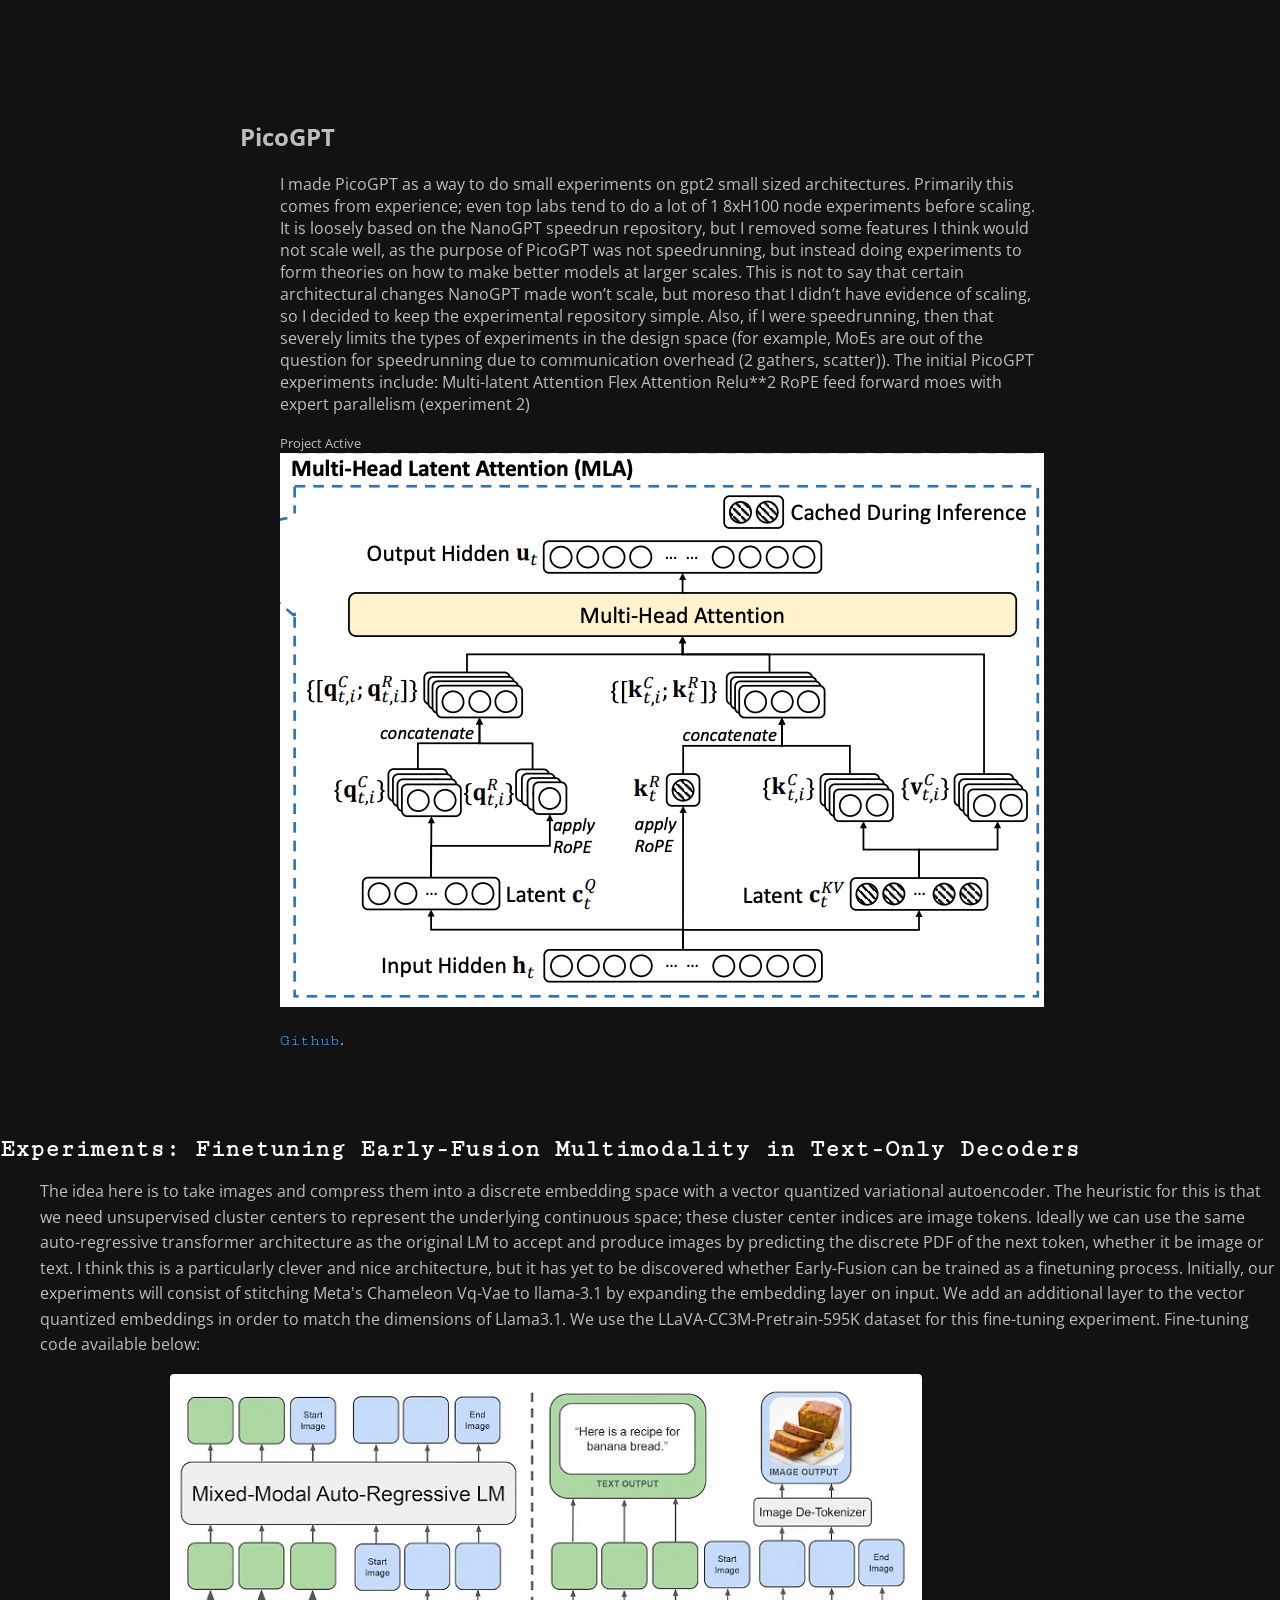
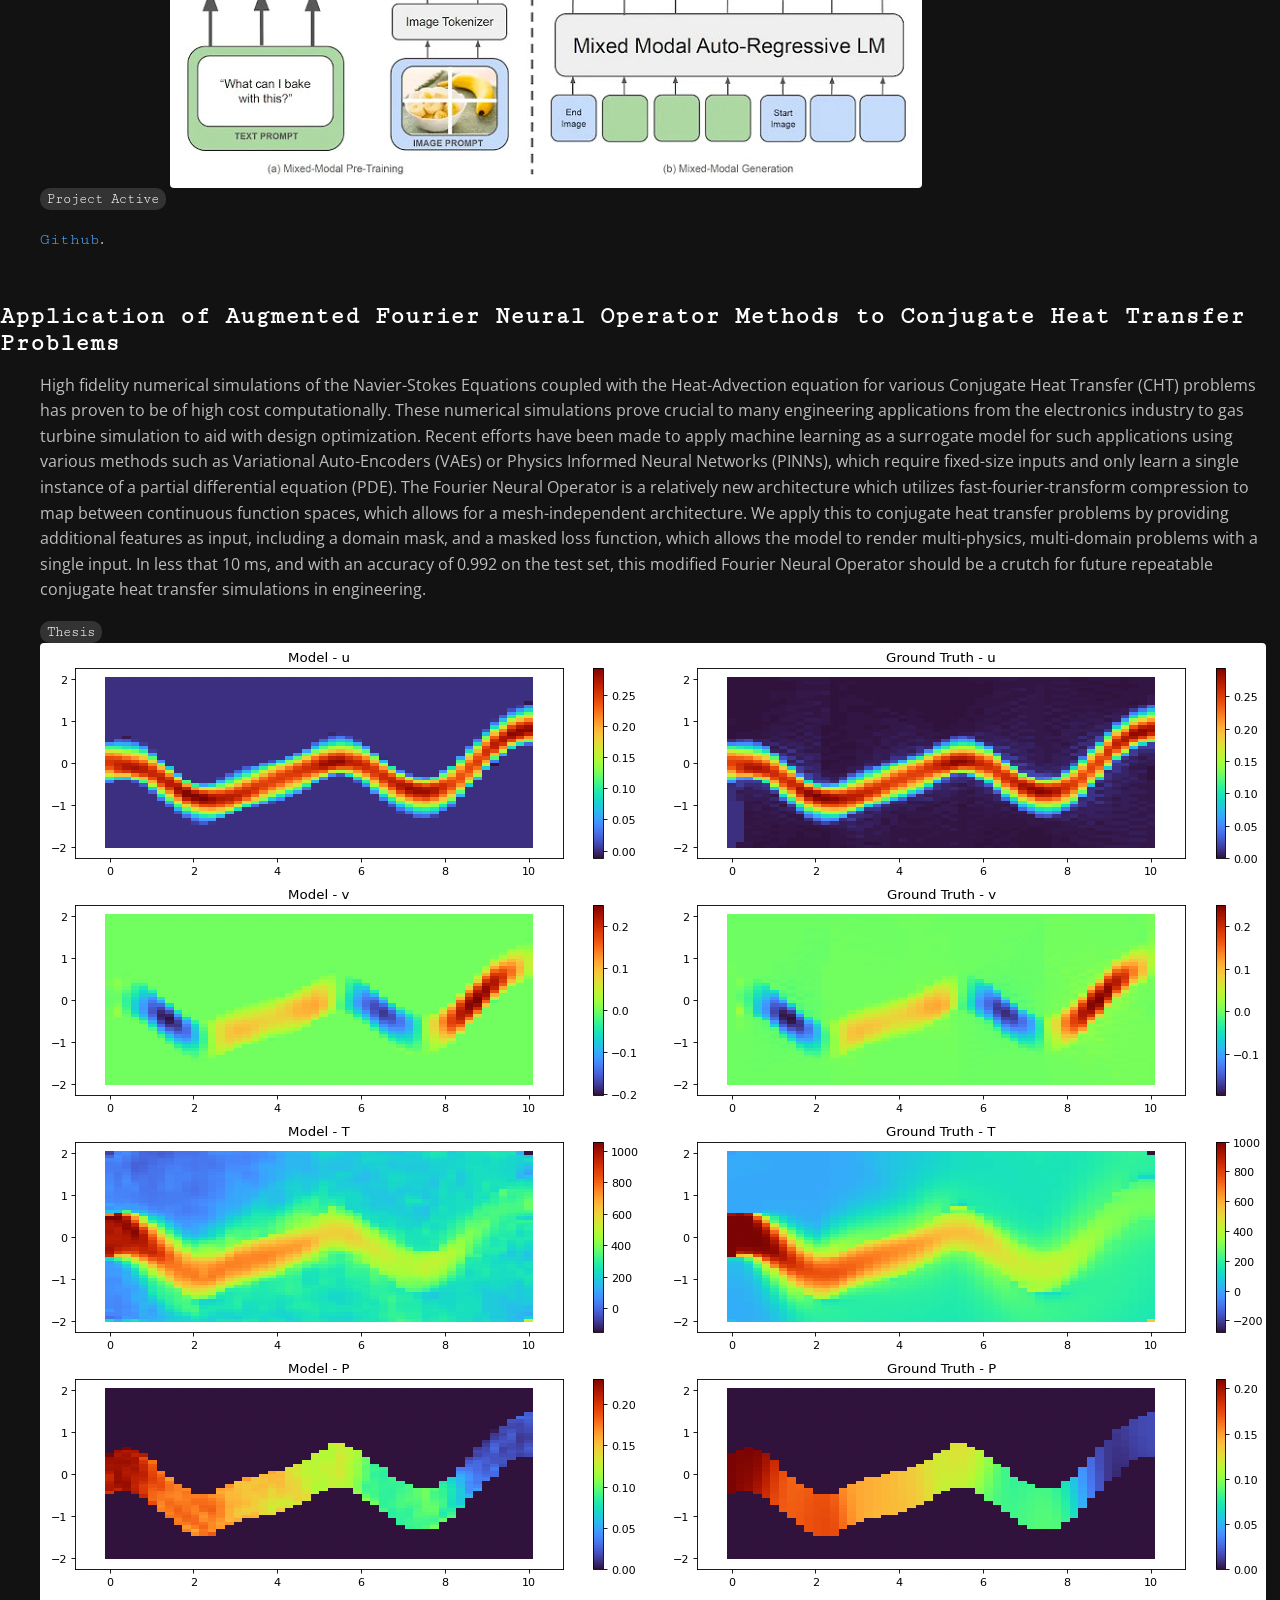
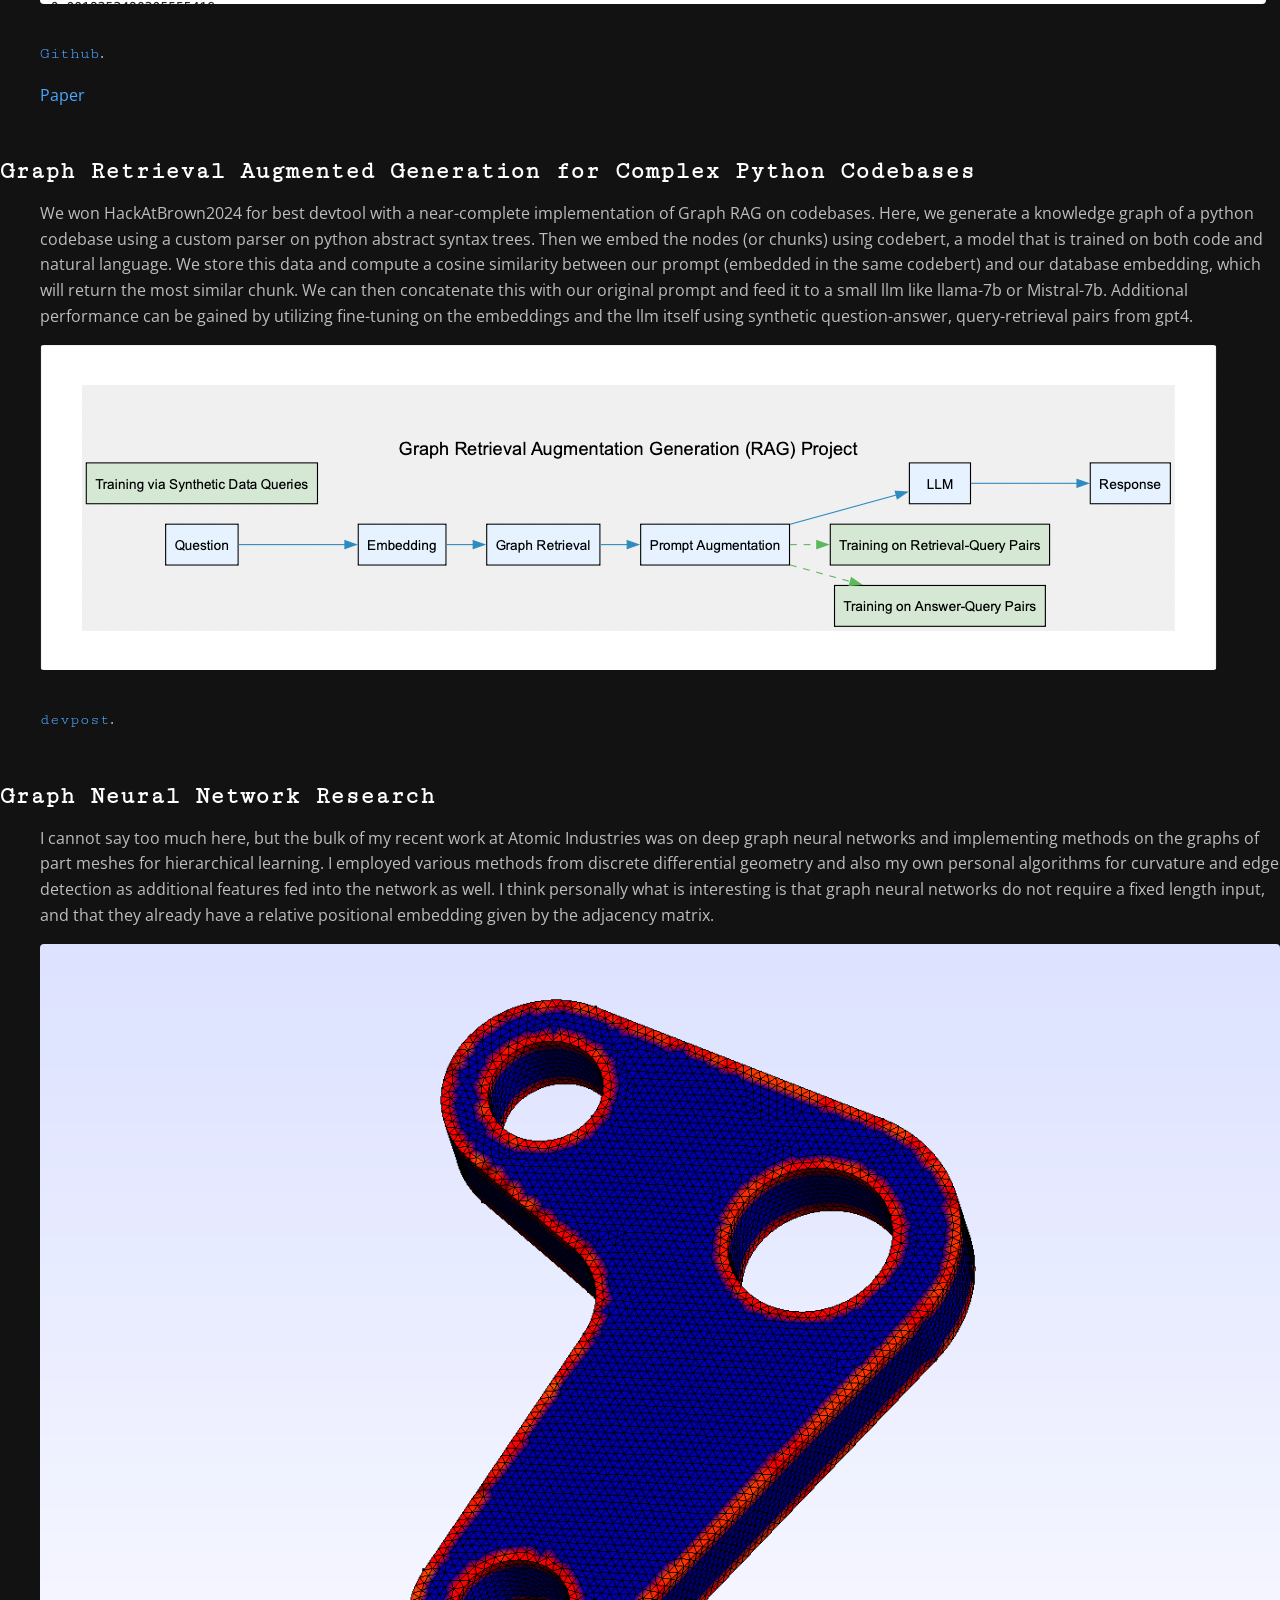
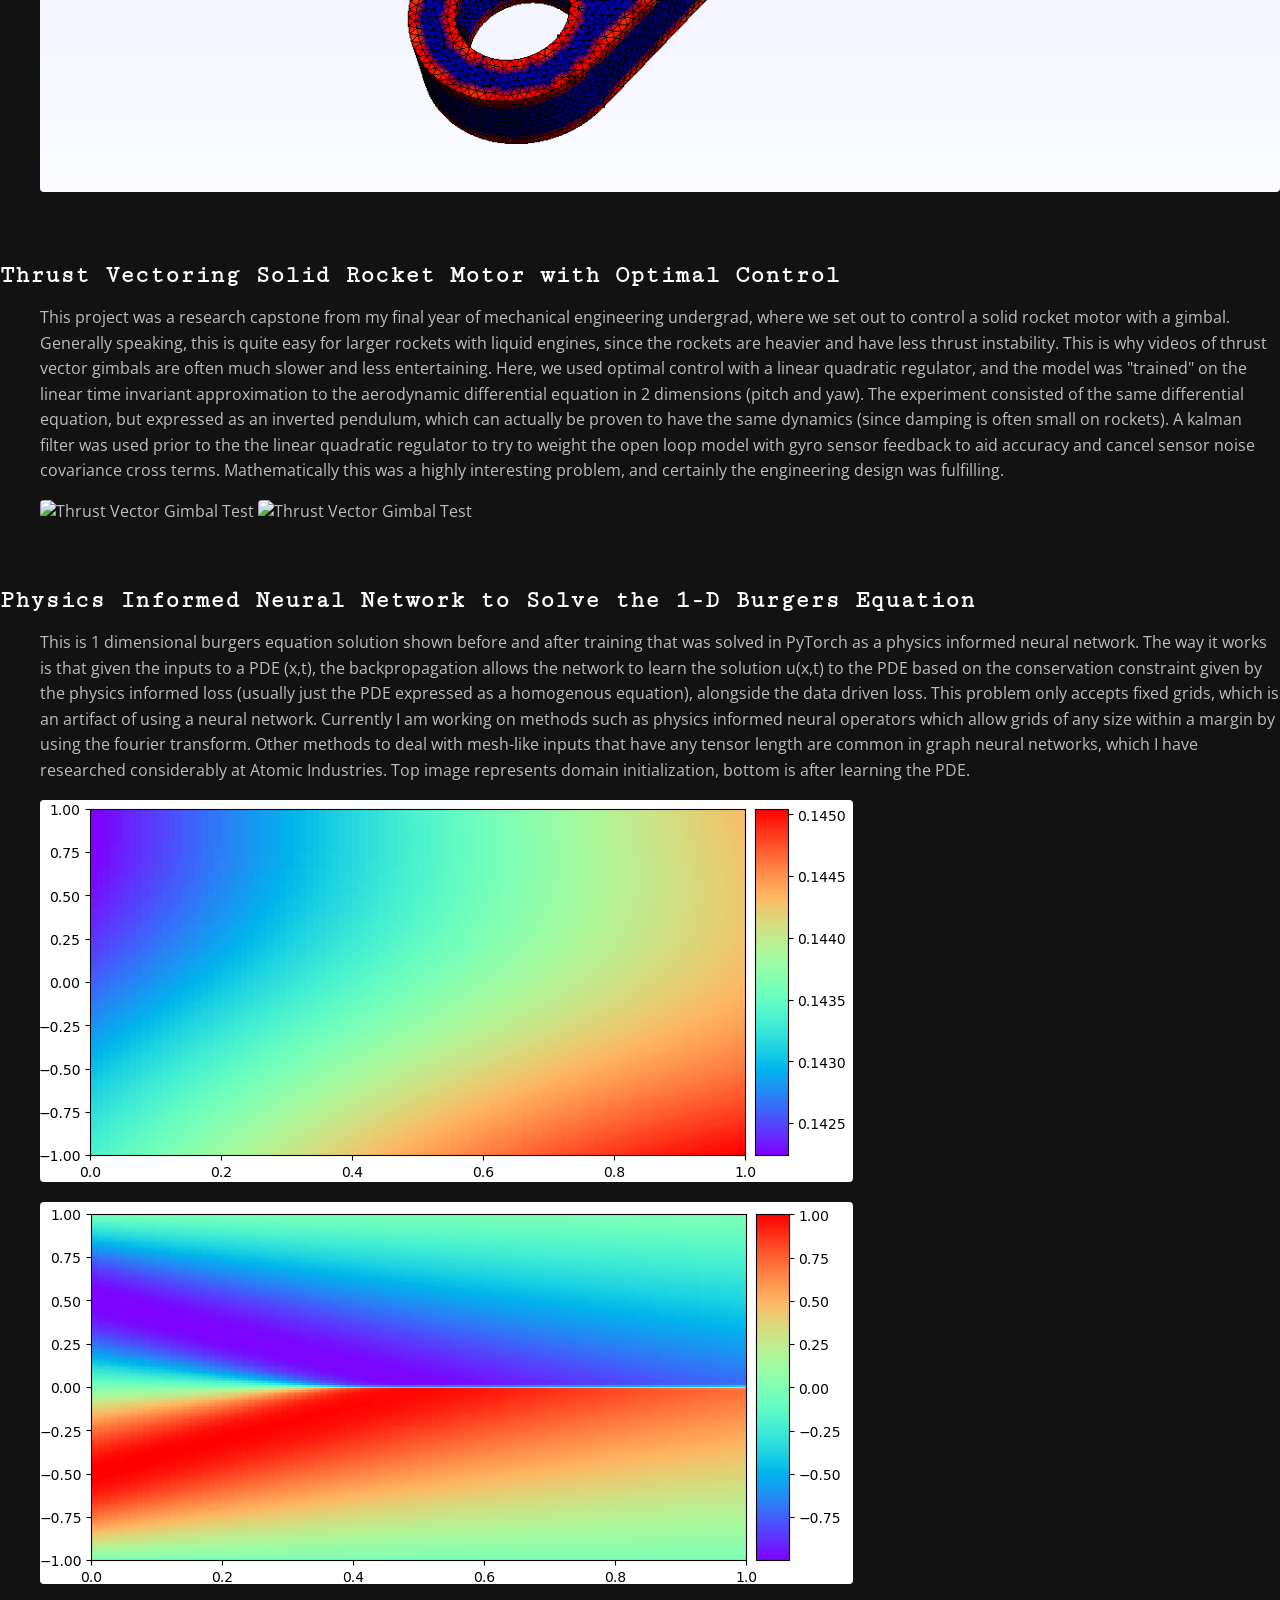
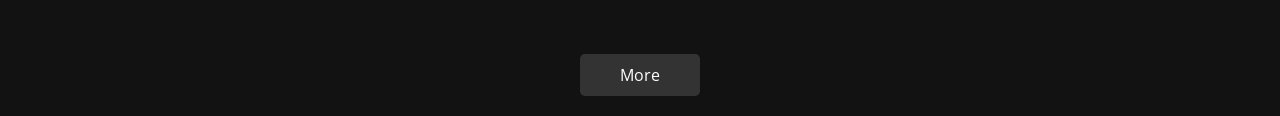
==== projects.html @ 84af4290 "PicoGPT" ====
<!DOCTYPE html>
<html>

<head>
    <title>Most Recent Personal Projects</title>
    <link href="https://fonts.googleapis.com/css2?family=Cutive+Mono:wght@400;700&family=Open+Sans:wght@400;700&display=swap" rel="stylesheet">
    <style>
        body {
            font-family: 'Open Sans', sans-serif;
            background-color: #121212;
            margin: 0;
            padding: 0;
            color: #bdbdbd; /* Lighter gray text color */
        }

        .container {
            max-width: 800px;
            margin: 50px auto;
            padding: 20px;
        }

        .project {
            margin-bottom: 50px;
            /* Removed background-color and padding */
        }

        .project img {
            max-width: 100%;
            margin-bottom: 15px;
            border-radius: 4px;
        }

        .project h2 {
            font-family: 'Cutive Mono', monospace;
            font-size: 24px;
            margin-bottom: 10px;
            color: #ffffff;
        }

        .project p {
            font-size: 16px;
            line-height: 1.6;
        }
        
        .more-button {
            display: block;
            width: 100px;
            margin: 20px auto;
            padding: 10px;
            text-align: center;
            background-color: #333333;
            color: #ffffff;
            text-decoration: none;
            border-radius: 5px;
            font-family: 'Open Sans', sans-serif;
        }

        .project small {
            display: inline-block;
            background-color: #333333;
            color: #ffffff;
            padding: 3px 7px;
            font-size: 14px;
            border-radius: 10px;
            font-family: 'Cutive Mono', monospace;
        }

        a {
            color: #4da6ff;
            text-decoration: none;
        }

        a:hover {
            text-decoration: underline;
        }
    </style>
</head>

<body>
    <div class="container">
        <div class="project"></div>
            <h2>PicoGPT</h2>
            <ul>
                <p>I made PicoGPT as a way to do small experiments on gpt2 small sized architectures. Primarily this comes from experience; even top labs tend to do a lot of 1 8xH100 node experiments before scaling.
                    It is loosely based on the NanoGPT speedrun repository, but I removed some features I think would not scale well, as the purpose of PicoGPT was not speedrunning, but instead doing experiments to form theories on how to make better models at larger scales. 
                    This is not to say that certain architectural changes NanoGPT made won’t scale, but moreso that I didn’t have evidence of scaling, so I decided to keep the experimental repository simple. 
                    Also, if I were speedrunning, then that severely limits the types of experiments in the design space (for example, MoEs are out of the question for speedrunning due to communication overhead (2 gathers, scatter)). 
                    The initial PicoGPT experiments include:

                    Multi-latent Attention
                    Flex Attention
                    Relu**2
                    RoPE
                    feed forward moes with expert parallelism (experiment 2)
                </p>
                <small>Project Active</small>
                <!-- Add any relevant images here -->
                <img src="Screenshot 2025-02-05 at 10.07.07 AM.png" alt="">
                <!-- Link to more information -->
                <p><a href="https://github.com/rishiiyer01/picoGPT" style="font-family: 'Cutive Mono', monospace;">Github</a>.</p>
            </ul>
        </div>
        <div class="project">
            <h2>Experiments: Finetuning Early-Fusion Multimodality in Text-Only Decoders</h2>
            <ul>
                <p>The idea here is to take images and compress them into a discrete embedding space with a vector quantized variational autoencoder. The heuristic for this is that we need unsupervised cluster centers to 
                    represent the underlying continuous space; these cluster center indices are image tokens. Ideally we can use the same auto-regressive transformer architecture as the original LM
                    to accept and produce images by predicting the discrete PDF of the next token, whether it be image or text. I think this is a particularly clever and nice architecture, but it has yet to be discovered whether Early-Fusion can be trained
                    as a finetuning process. Initially, our experiments will consist of stitching Meta's Chameleon Vq-Vae to llama-3.1 by expanding the embedding layer on input. We add an additional layer to the vector quantized embeddings in order to match
                    the dimensions of Llama3.1. We use the LLaVA-CC3M-Pretrain-595K dataset for this fine-tuning experiment. Fine-tuning code available below:
                    
                </p>
                <small>Project Active</small>
                <!-- Add any relevant images here -->
                <img src="Screenshot 2024-06-05 at 5.34.39PM.png" alt="">
                <!-- Link to more information -->
                <p><a href="https://github.com/rishiiyer01/EarlyFusionMultimodalLMs" style="font-family: 'Cutive Mono', monospace;">Github</a>.</p>
            </ul>
        </div>
        <div class="project">
            <h2>Application of Augmented Fourier Neural Operator Methods to Conjugate Heat Transfer Problems</h2>
            <ul>
                <p>High fidelity numerical simulations of the Navier-Stokes Equations coupled with the Heat-Advection
                    equation for various Conjugate Heat Transfer (CHT) problems has proven to be of high cost computationally. These numerical simulations prove crucial to many engineering applications from
                    the electronics industry to gas turbine simulation to aid with design optimization. Recent efforts
                    have been made to apply machine learning as a surrogate model for such applications using various
                    methods such as Variational Auto-Encoders (VAEs) or Physics Informed Neural Networks (PINNs),
                    which require fixed-size inputs and only learn a single instance of a partial differential equation (PDE).
                    The Fourier Neural Operator is a relatively new architecture which utilizes fast-fourier-transform
                    compression to map between continuous function spaces, which allows for a mesh-independent
                    architecture. We apply this to conjugate heat transfer problems by providing additional features
                    as input, including a domain mask, and a masked loss function, which allows the model to render
                    multi-physics, multi-domain problems with a single input. In less that 10 ms, and with an accuracy of
                    0.992 on the test set, this modified Fourier Neural Operator should be a crutch for future repeatable
                    conjugate heat transfer simulations in engineering.</p>
                <small>Thesis</small>
                <!-- Add any relevant images here -->
                <img src="Screen Shot 2024-04-27 at 12.09.27 AM.png" alt="">
                <!-- Link to more information -->
                <p><a href="https://github.com/rishiiyer01/Thermal-PINO" style="font-family: 'Cutive Mono', monospace;">Github</a>.</p>
                <p><a href="THESIS_RISHABH_IYER.pdf" target="_blank">  Paper</a></p>
            </ul>
        </div>
        <div class="project">
            <h2>Graph Retrieval Augmented Generation for Complex Python Codebases</h2>
            <ul>
                <p>We won HackAtBrown2024 for best devtool with a near-complete implementation of Graph RAG on codebases. Here, we generate a knowledge graph of a python codebase using a custom parser on python abstract syntax trees. Then we embed the nodes (or chunks) using codebert, a model that is trained on both code and natural language. We store this data and compute a cosine similarity between our prompt (embedded in the same codebert) and our database embedding, which will return the most similar chunk. We can then concatenate this with our original prompt and feed it to a small llm like llama-7b or Mistral-7b. Additional performance can be gained by utilizing fine-tuning on the embeddings and the llm itself using synthetic question-answer, query-retrieval pairs from gpt4.</p>
                
                <!-- Add any relevant images here -->
                <img src="graphr.png" alt="">
                <!-- Link to more information -->
                <p> <a href="https://devpost.com/software/napkin-ymh5f4#updates" style="font-family: 'Cutive Mono', monospace;">devpost</a>.</p>
            </ul>
        </div>
        <div class="project">
            <h2>Graph Neural Network Research</h2>
            <ul>
                <p>I cannot say too much here, but the bulk of my recent work at Atomic Industries was on deep graph neural networks and implementing methods on the graphs of part meshes for hierarchical learning. I employed various methods from discrete differential geometry and also my own personal algorithms for curvature and edge detection as additional features fed into the network as well. I think personally what is interesting is that graph neural networks do not require a fixed length input, and that they already have a relative positional embedding given by the adjacency matrix.</p>
                <!-- Add any relevant images here -->
                <img src="gnnimage.png" alt="3d part with edges highlighted">
            </ul>
        </div>
        <div class="project">
            <h2>Thrust Vectoring Solid Rocket Motor with Optimal Control</h2>
            <ul>
                <p>This project was a research capstone from my final year of mechanical engineering undergrad, where we set out to control a solid rocket motor with a gimbal. Generally speaking, this is quite easy for larger rockets
                    with liquid engines, since the rockets are heavier and have less thrust instability. This is why videos of thrust vector gimbals are often much slower and less entertaining. Here, we used optimal control with a linear quadratic regulator,
                    and the model was "trained" on the linear time invariant approximation to the aerodynamic differential equation in 2 dimensions (pitch and yaw). The experiment consisted of the same differential equation, but expressed as an inverted pendulum, which can actually
                    be proven to have the same dynamics (since damping is often small on rockets). A kalman filter was used prior to the the linear quadratic regulator to try to weight the open loop model with gyro sensor feedback to aid accuracy and cancel sensor noise covariance cross terms. Mathematically this was a highly interesting problem, and certainly the engineering design was fulfilling.</p>
                <img src="rocket.gif" alt="Thrust Vector Gimbal Test">
                <img src="rocket2.gif" alt="Thrust Vector Gimbal Test">
            </ul>
        </div>
        <div class="project">
            <h2>Physics Informed Neural Network to Solve the 1-D Burgers Equation</h2>
            <ul>
                <p>This is 1 dimensional burgers equation solution shown before and after training that was solved in PyTorch as a physics informed neural network. 
                    The way it works is that given the inputs to a PDE (x,t), the backpropagation allows the network to learn the solution u(x,t) to the PDE based on the conservation constraint given by the physics informed loss (usually just the PDE expressed as a homogenous equation), alongside the data driven loss. 
                    This problem only accepts fixed grids, which is an artifact of using a neural network. Currently I am working on methods such as physics informed neural operators which allow grids of any size within a margin by using the fourier transform. Other methods to deal with mesh-like inputs that have any tensor length are common in graph neural networks, which I have researched considerably at Atomic Industries. Top image represents domain initialization, bottom is after learning the PDE. </p>
                <img src="burg1.png" alt="Initialization of the domain">
                <img src="burg2.png" alt="Domain after learning the Burgers Equation">
            </ul>
        </div>
    </div>
    <a href="projects2.html" class="more-button">More</a>
</body>

</html>
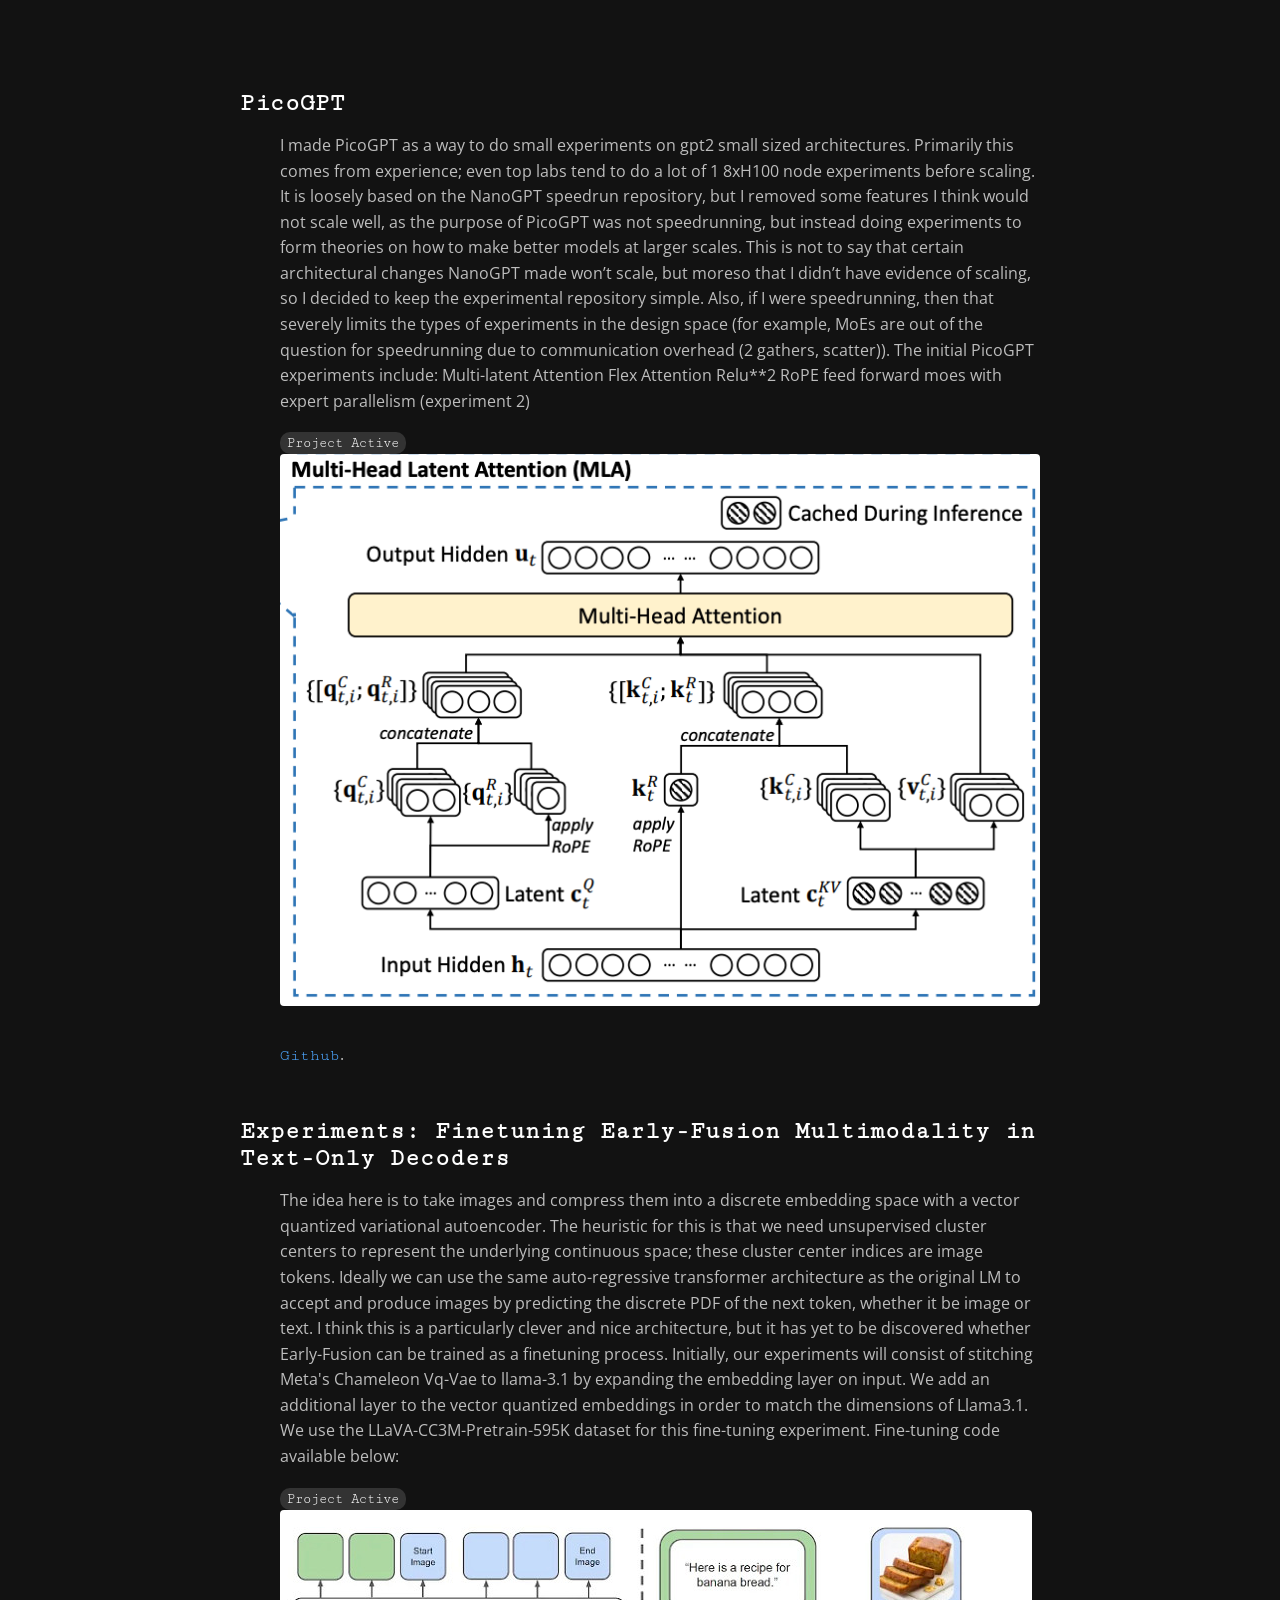
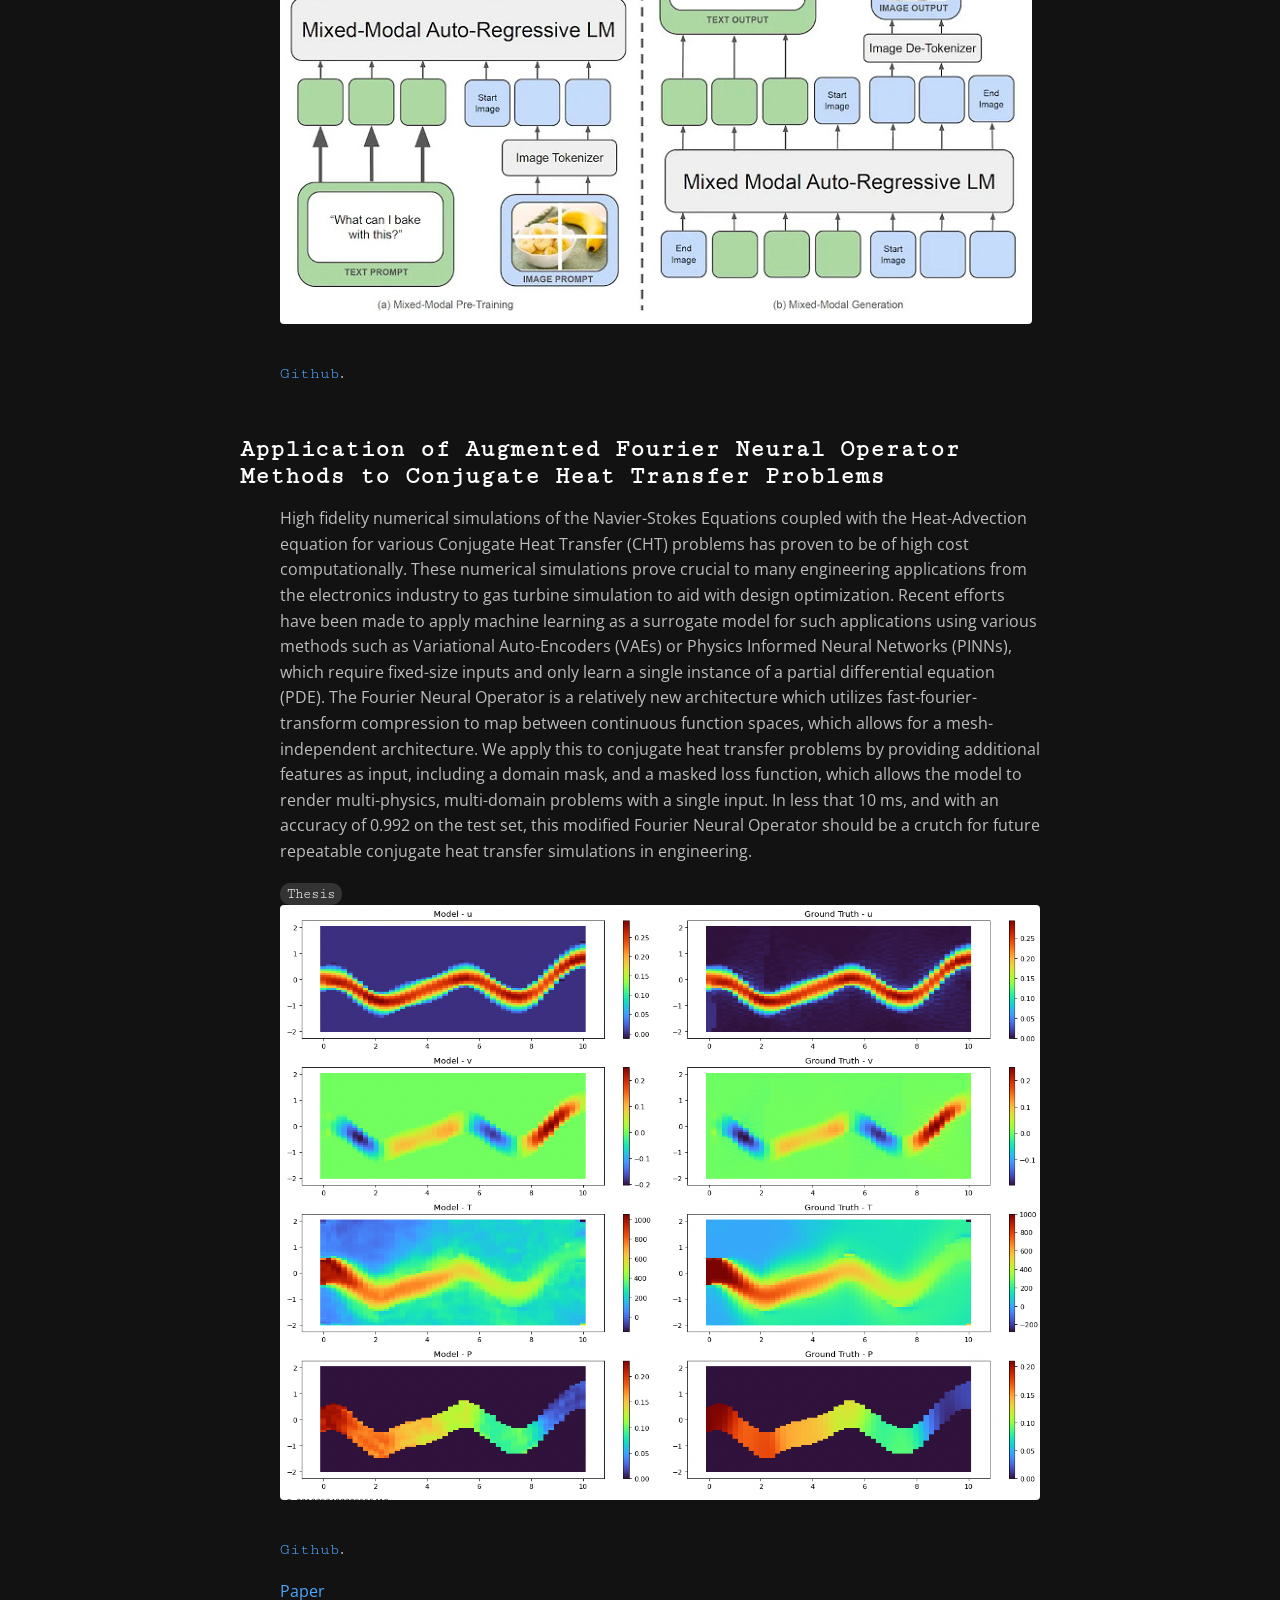
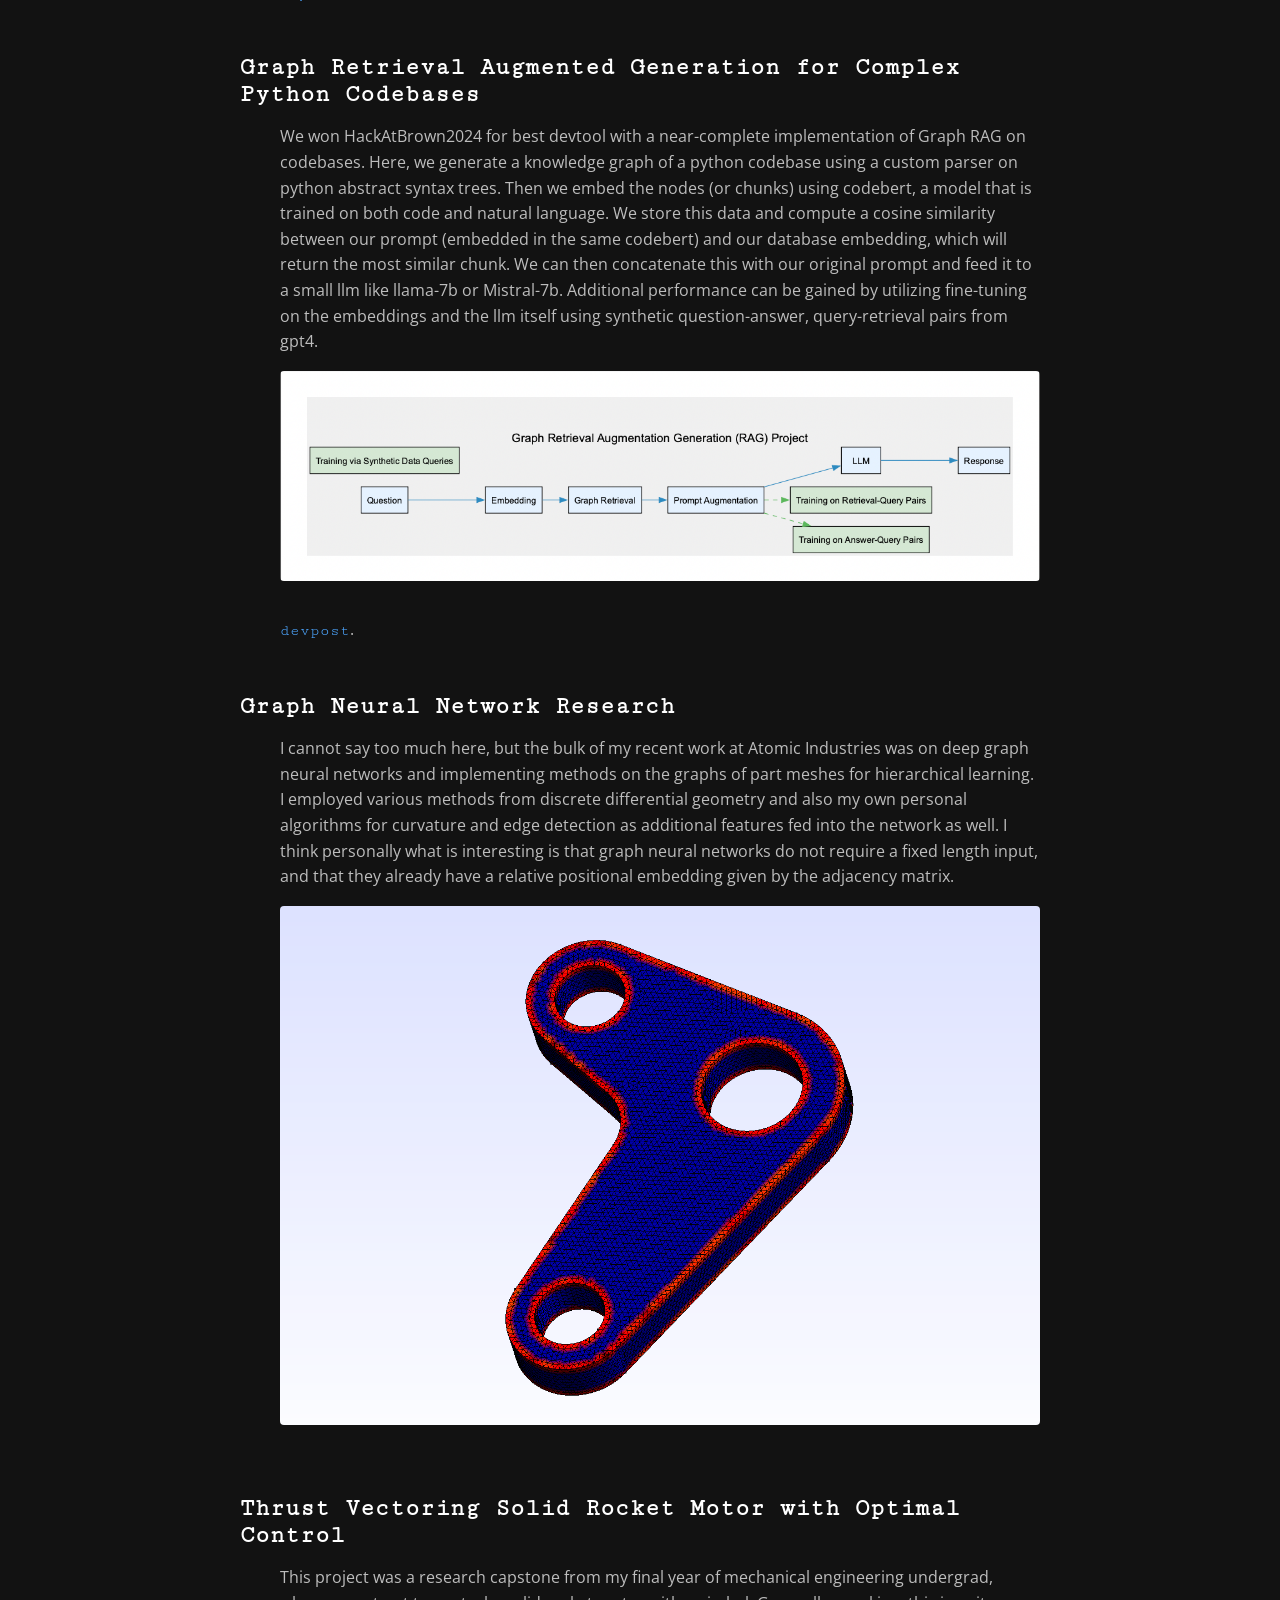
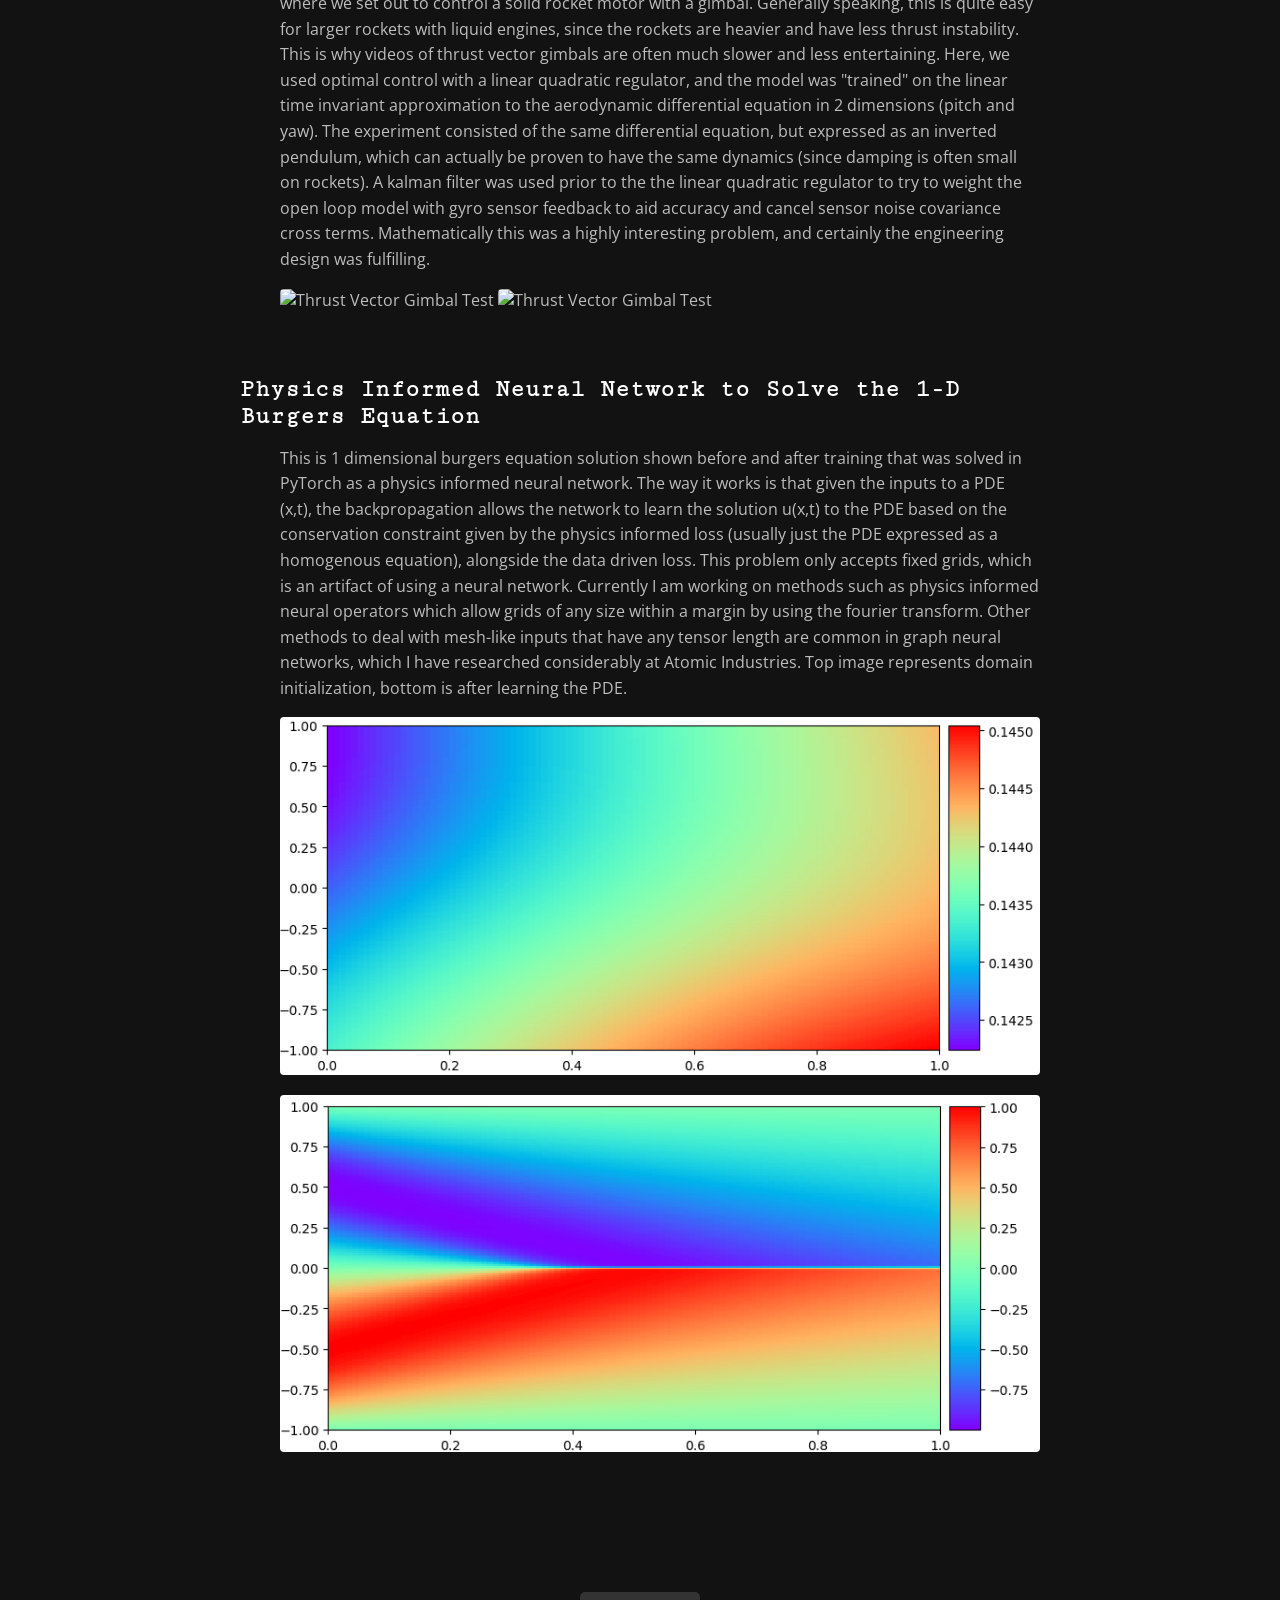
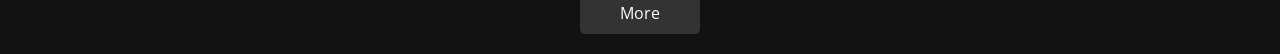
==== commit 9f7ba265: "formatting bug" ====
--- a/projects.html
+++ b/projects.html
@@ -78,7 +78,7 @@
 
 <body>
     <div class="container">
-        <div class="project"></div>
+        <div class="project">
             <h2>PicoGPT</h2>
             <ul>
                 <p>I made PicoGPT as a way to do small experiments on gpt2 small sized architectures. Primarily this comes from experience; even top labs tend to do a lot of 1 8xH100 node experiments before scaling.
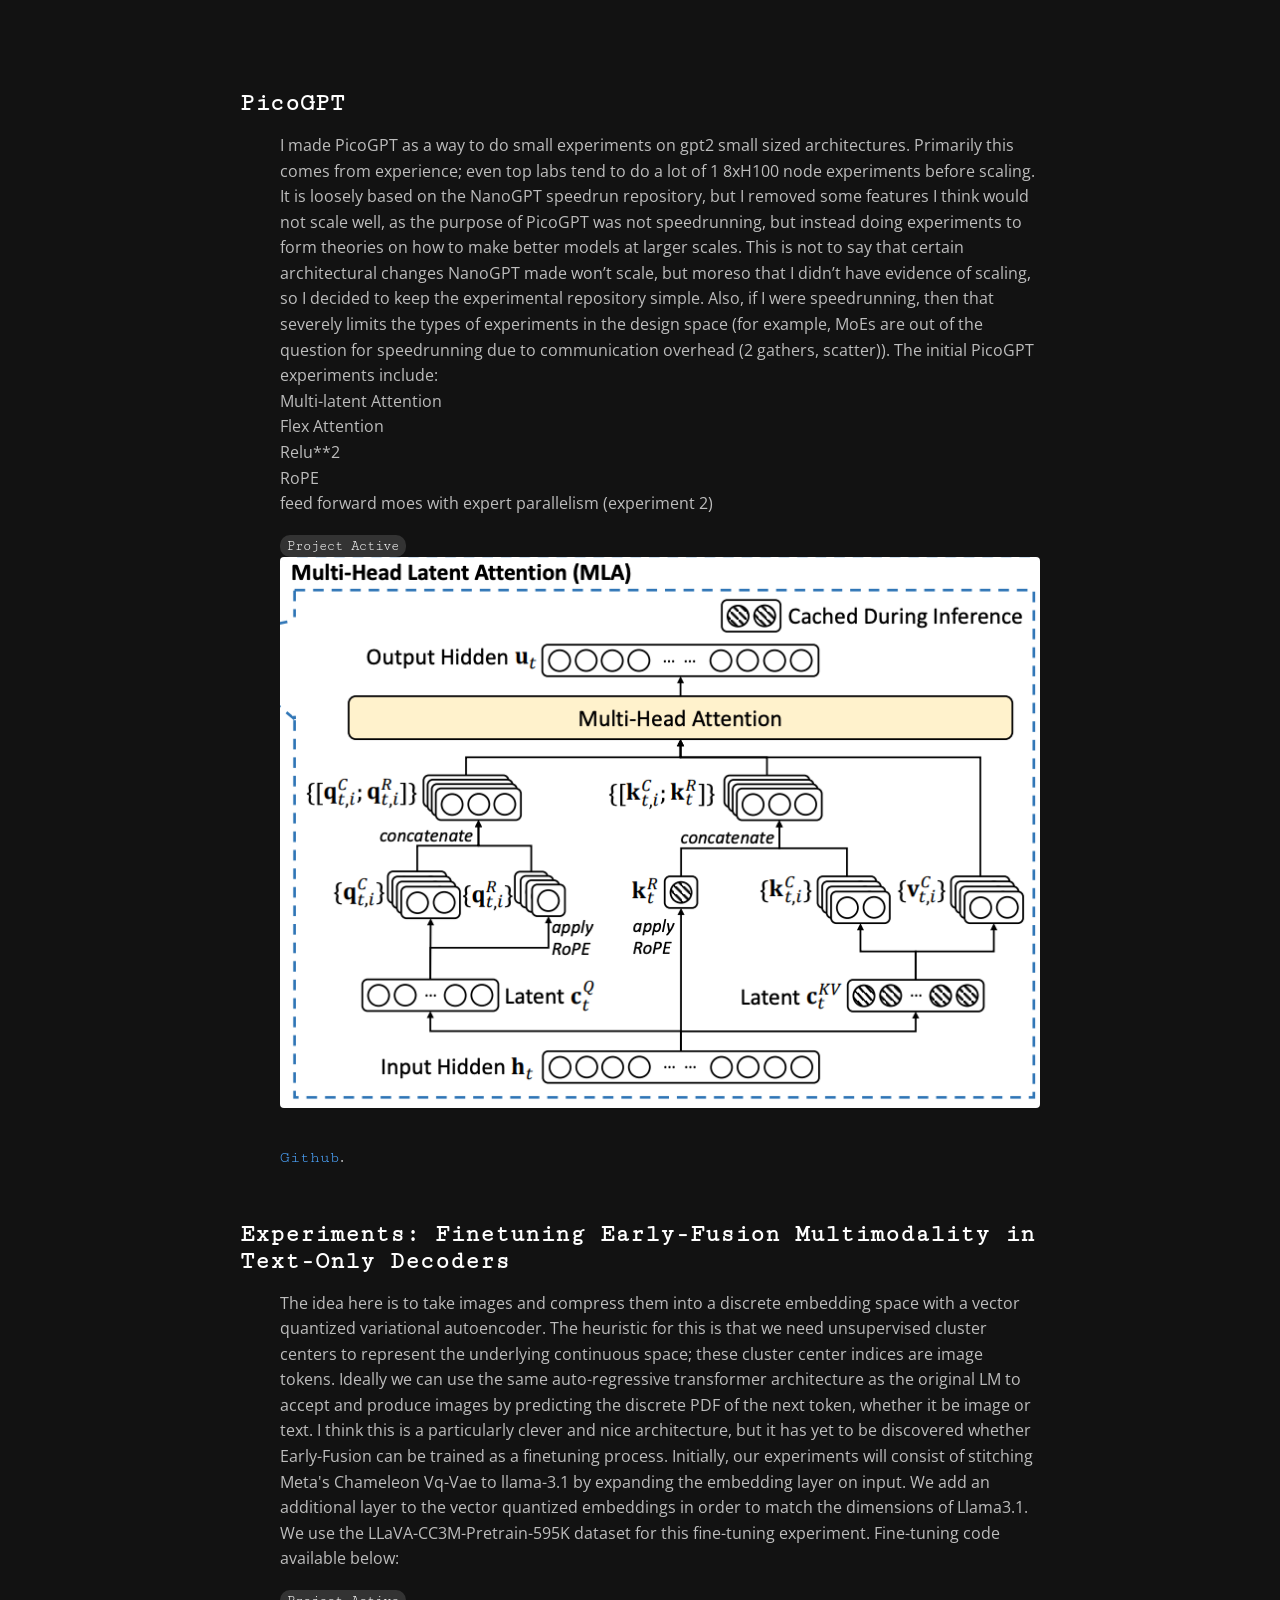
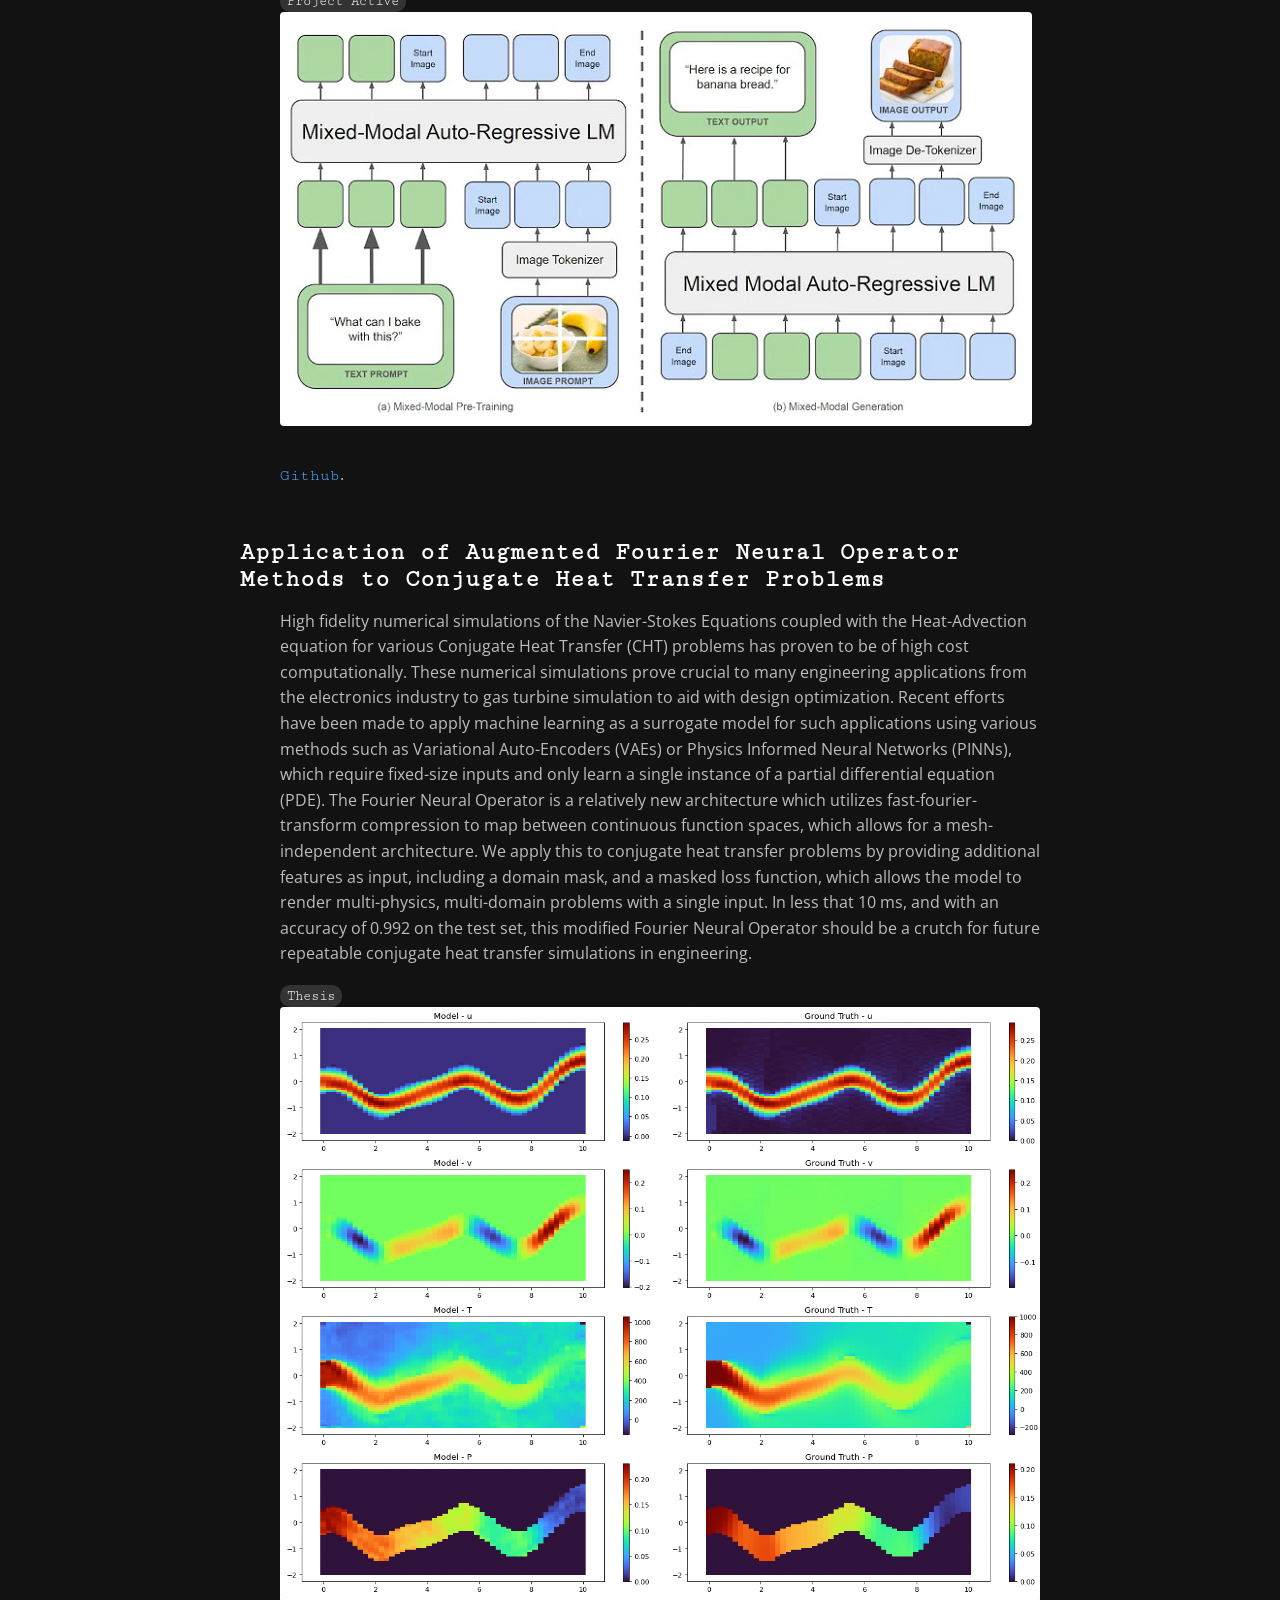
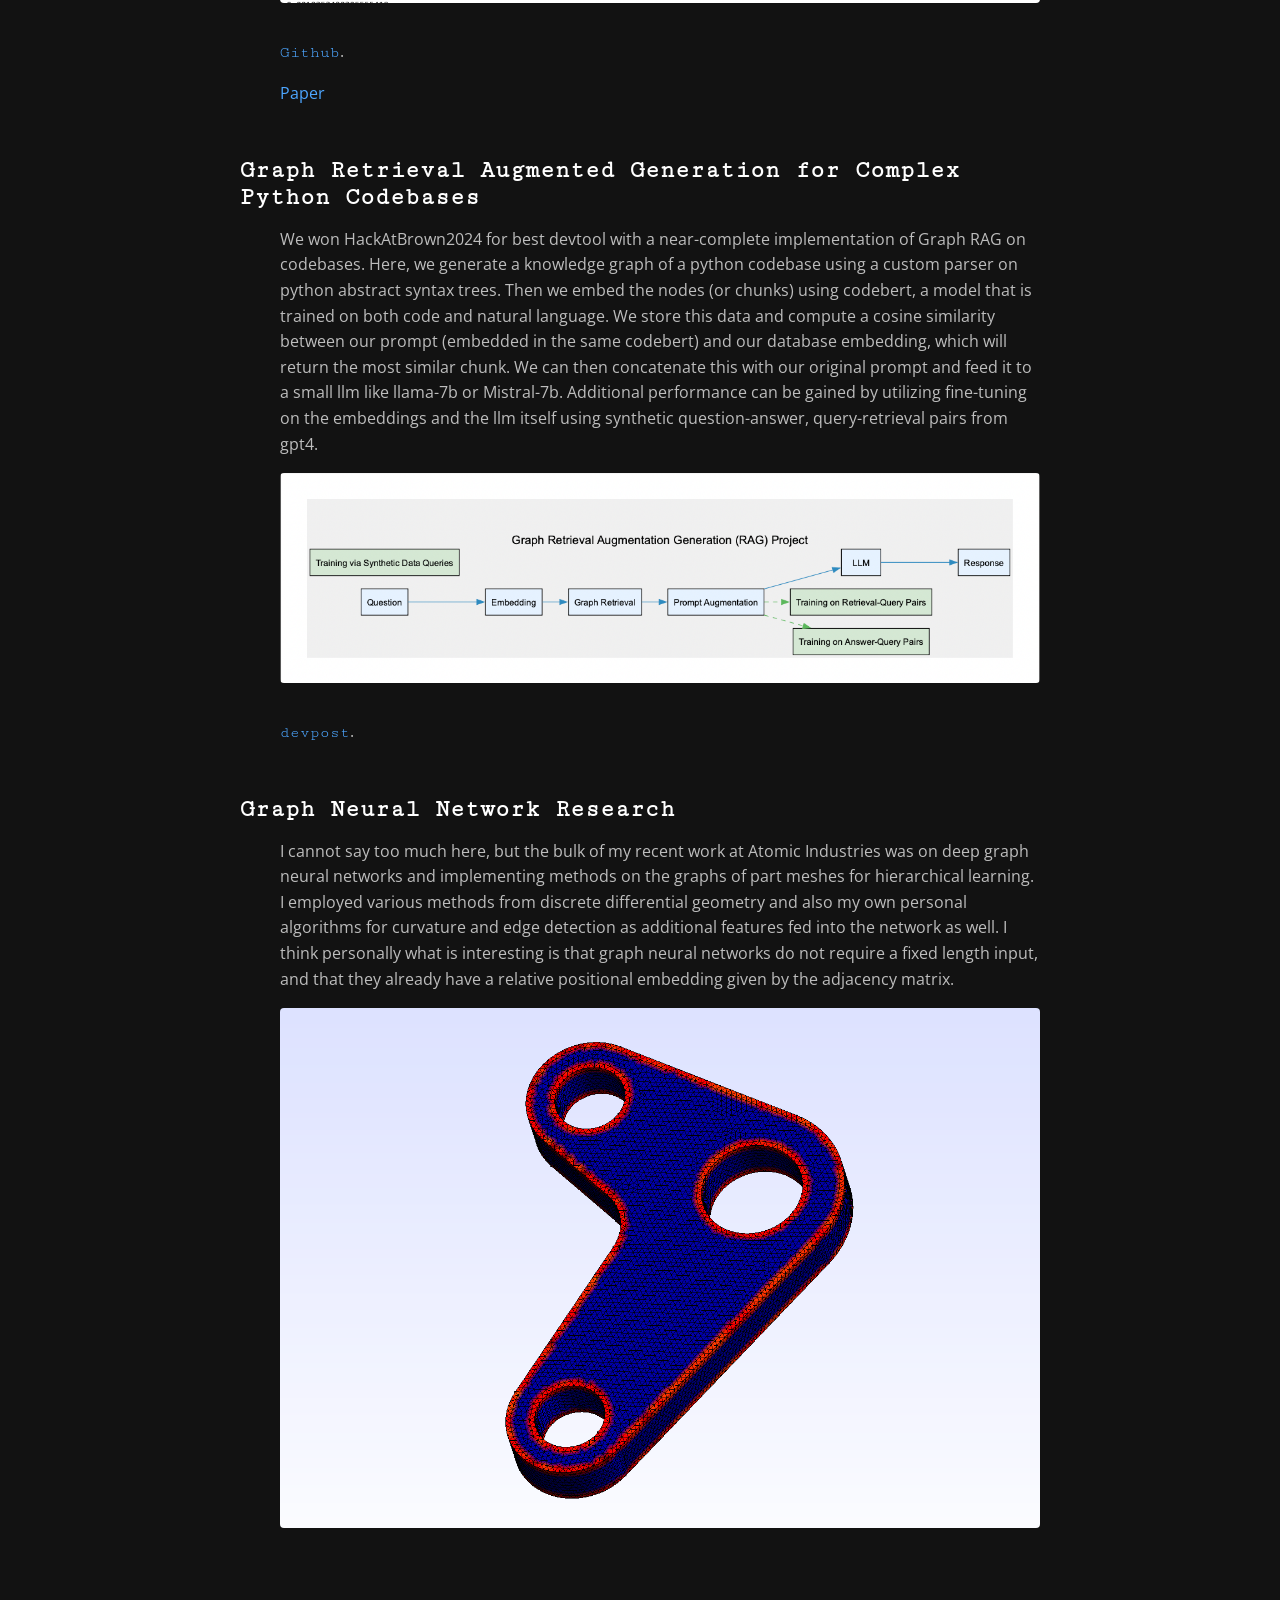
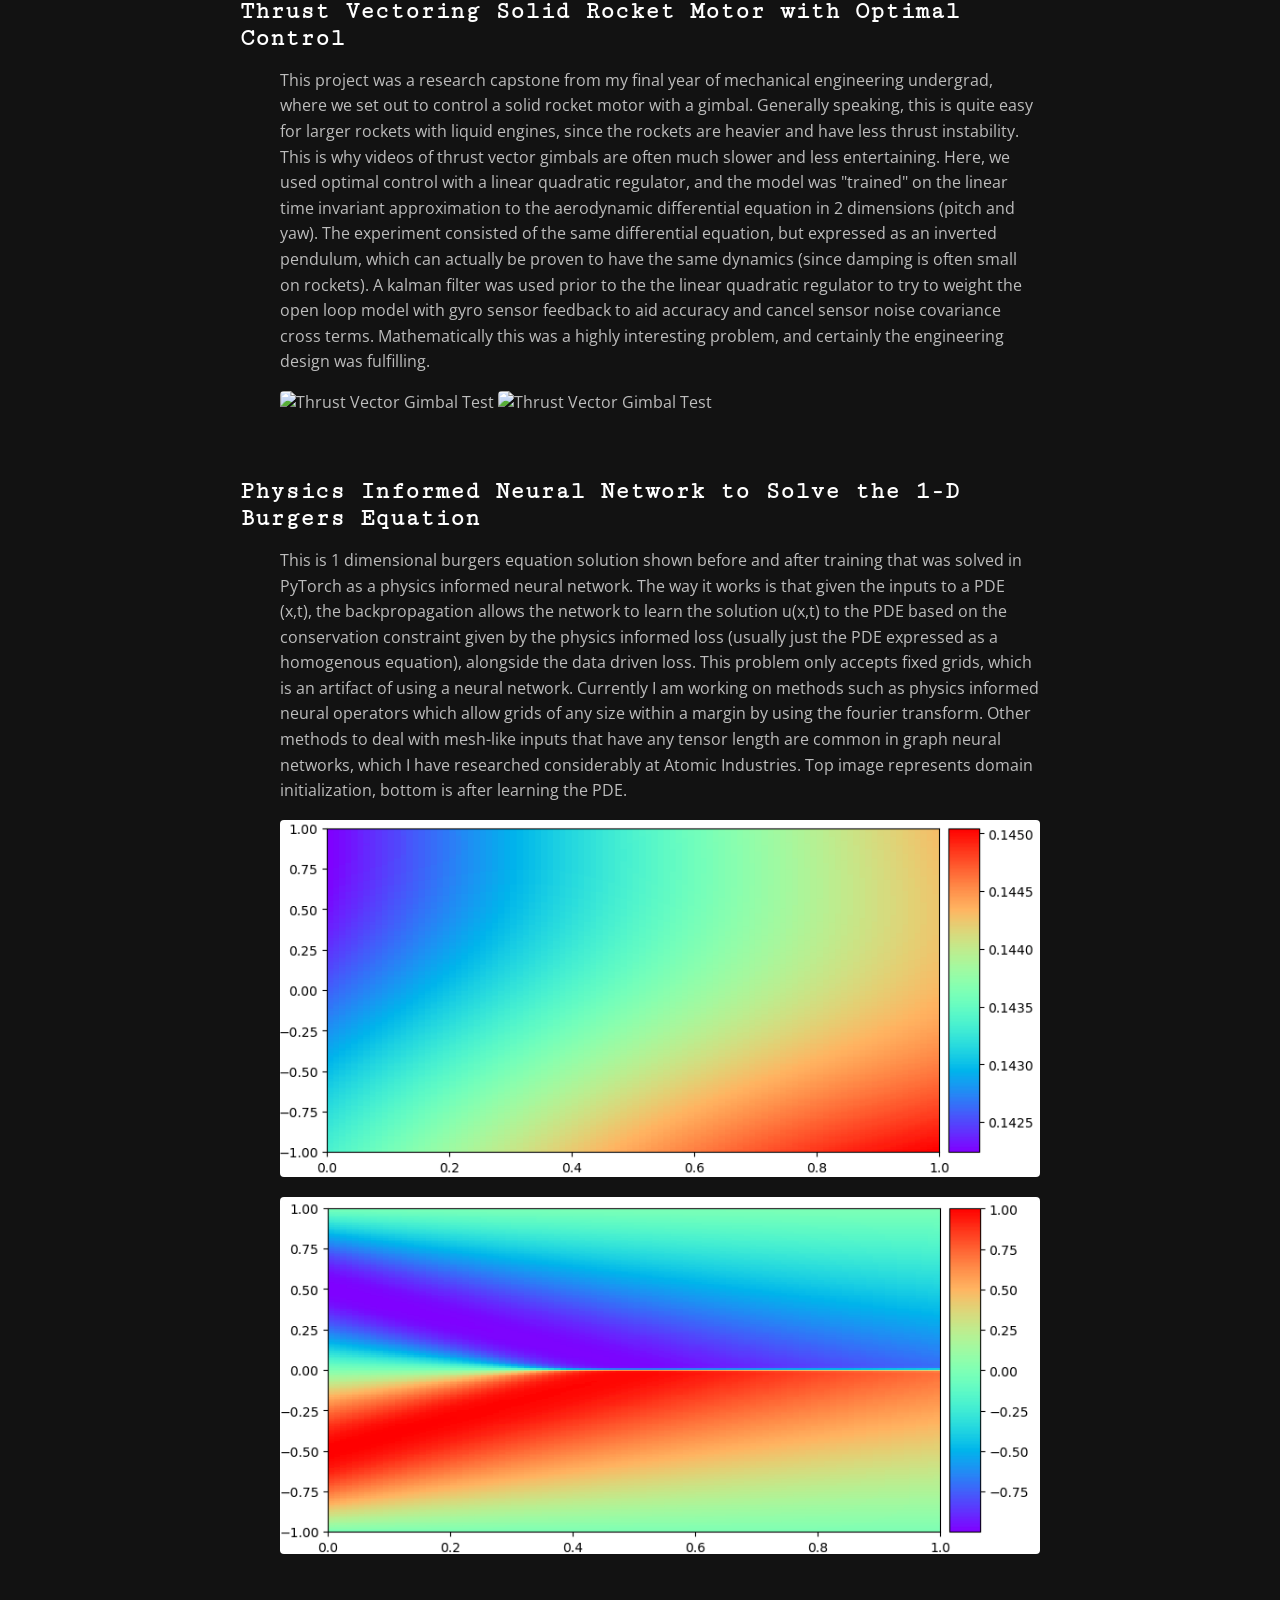
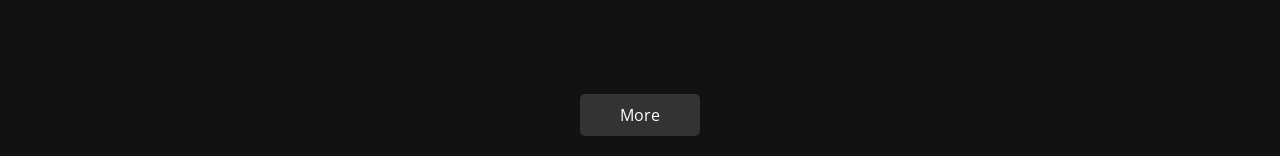
==== commit 9fe99cb1: "formatting" ====
--- a/projects.html
+++ b/projects.html
@@ -85,13 +85,13 @@
                     It is loosely based on the NanoGPT speedrun repository, but I removed some features I think would not scale well, as the purpose of PicoGPT was not speedrunning, but instead doing experiments to form theories on how to make better models at larger scales. 
                     This is not to say that certain architectural changes NanoGPT made won’t scale, but moreso that I didn’t have evidence of scaling, so I decided to keep the experimental repository simple. 
                     Also, if I were speedrunning, then that severely limits the types of experiments in the design space (for example, MoEs are out of the question for speedrunning due to communication overhead (2 gathers, scatter)). 
-                    The initial PicoGPT experiments include:
+                    The initial PicoGPT experiments include: <br>
 
-                    Multi-latent Attention
-                    Flex Attention
-                    Relu**2
-                    RoPE
-                    feed forward moes with expert parallelism (experiment 2)
+                    Multi-latent Attention <br>
+                    Flex Attention <br>
+                    Relu**2 <br>
+                    RoPE <br>
+                    feed forward moes with expert parallelism (experiment 2) <br>
                 </p>
                 <small>Project Active</small>
                 <!-- Add any relevant images here -->
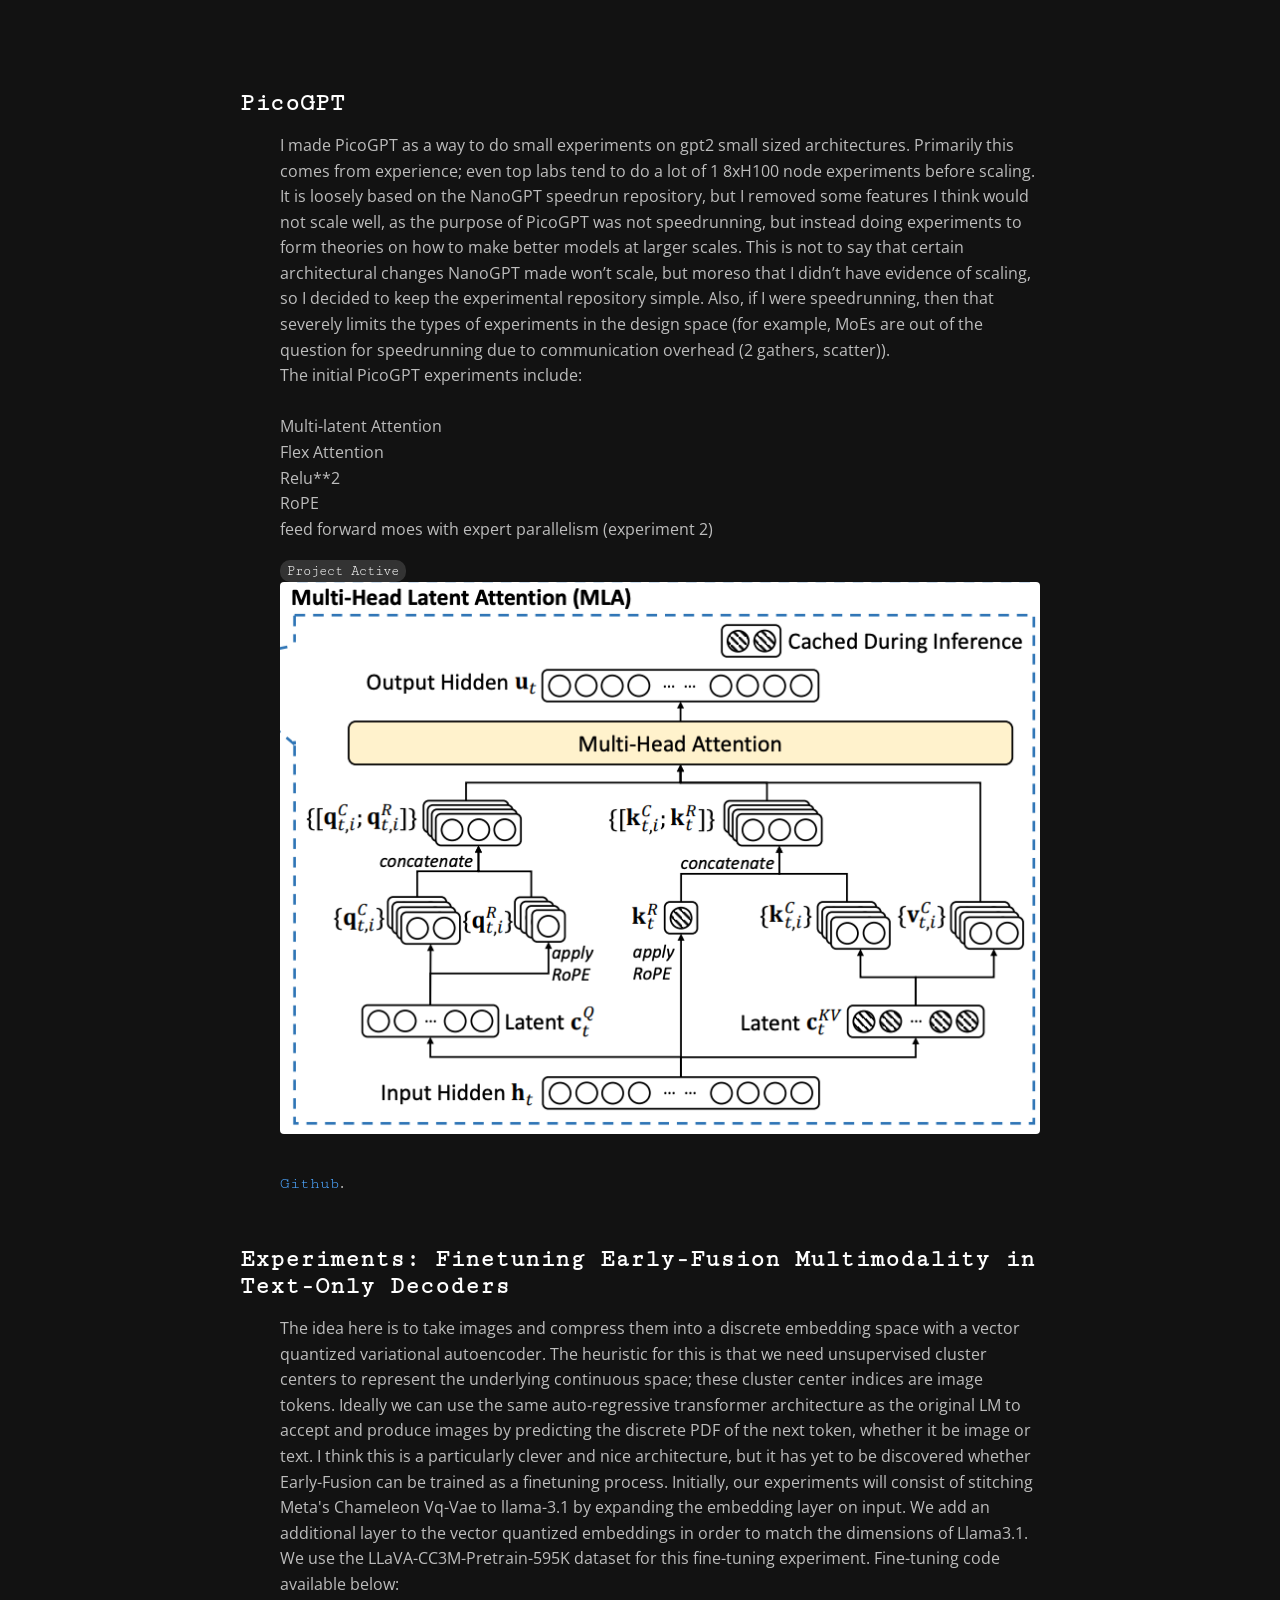
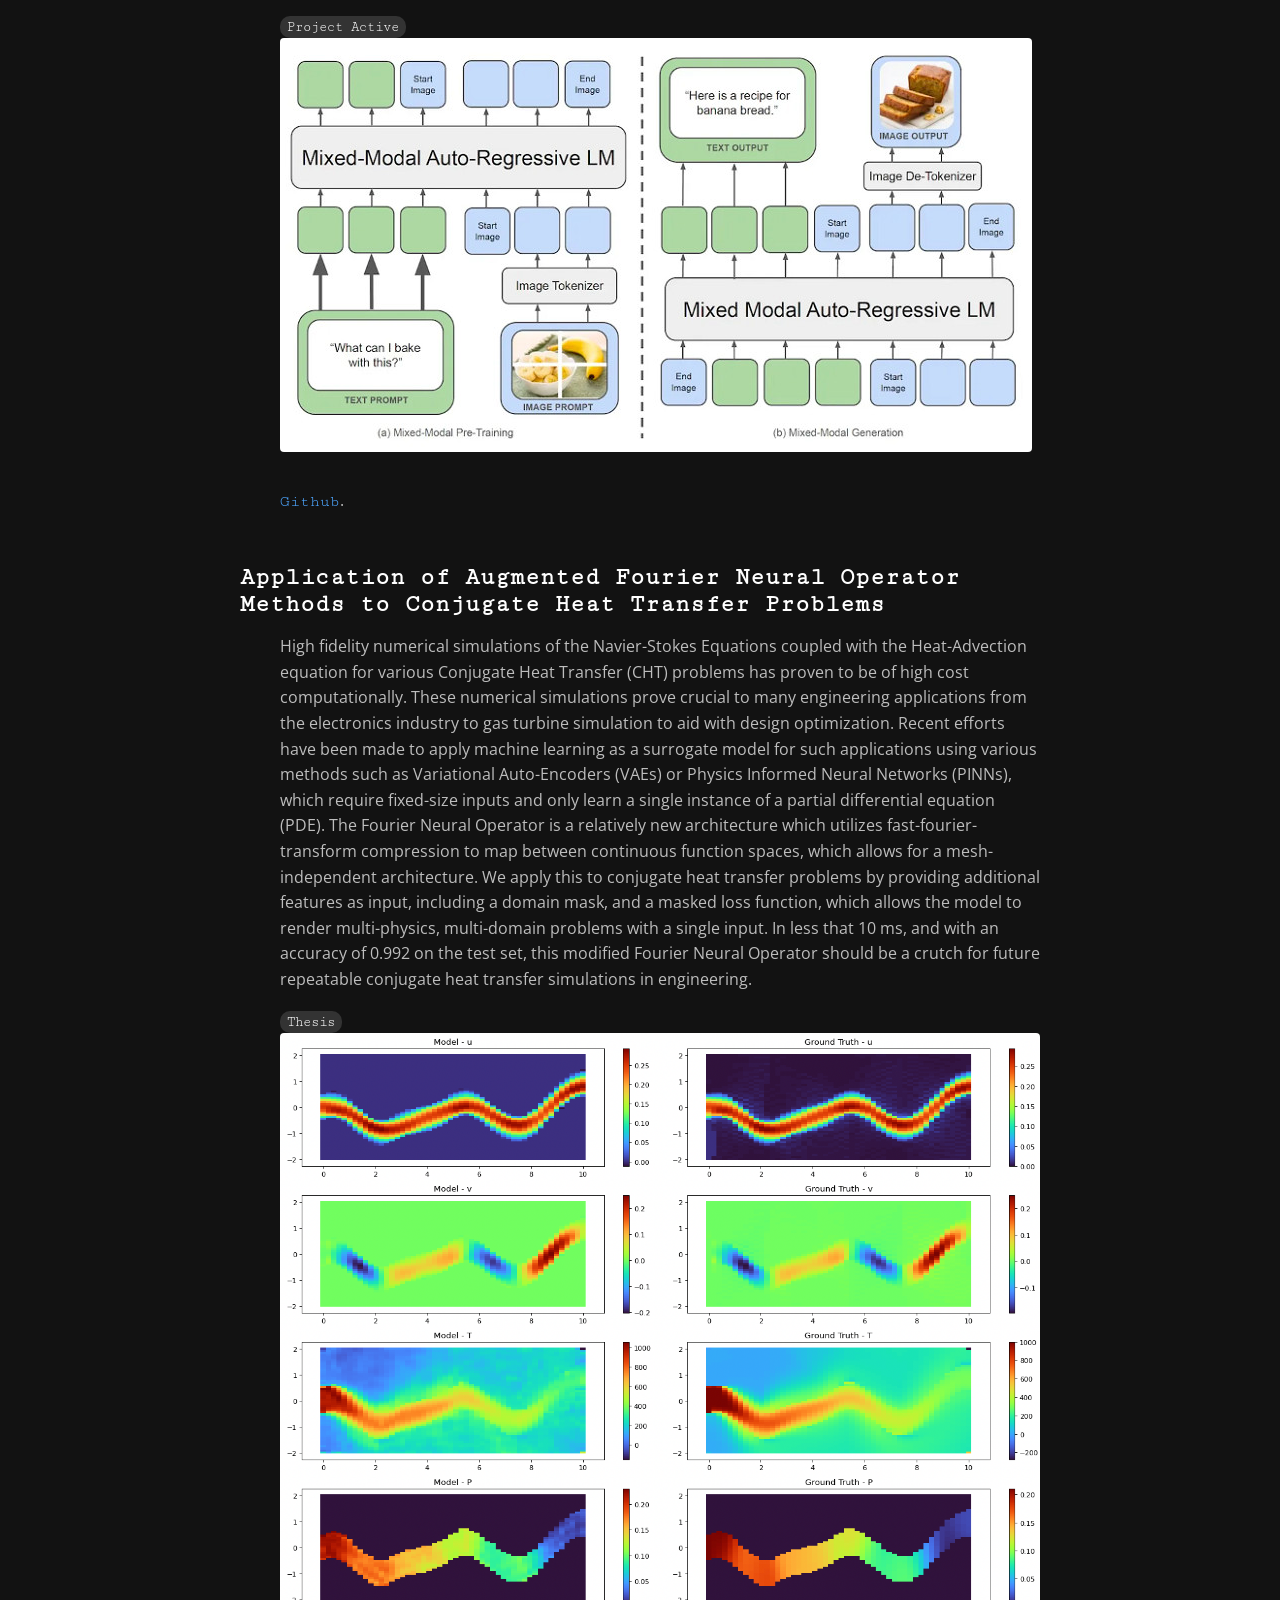
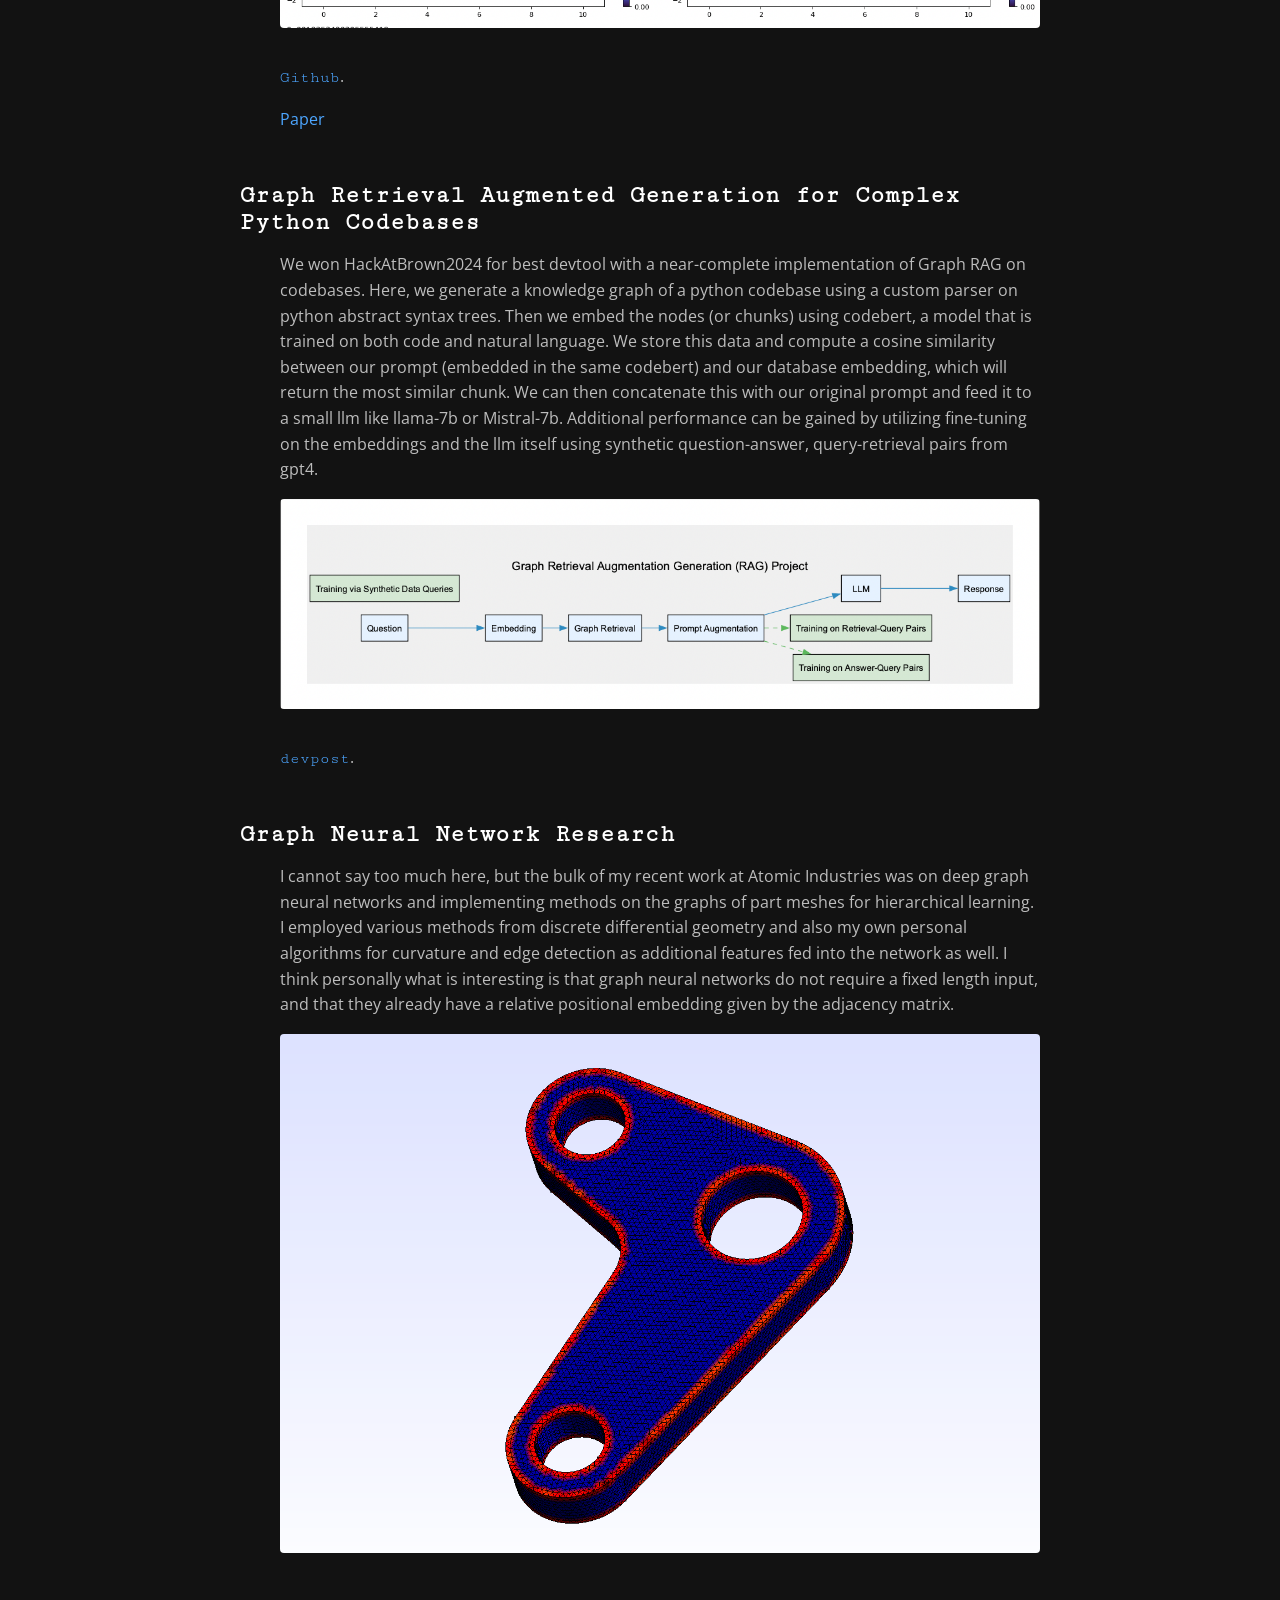
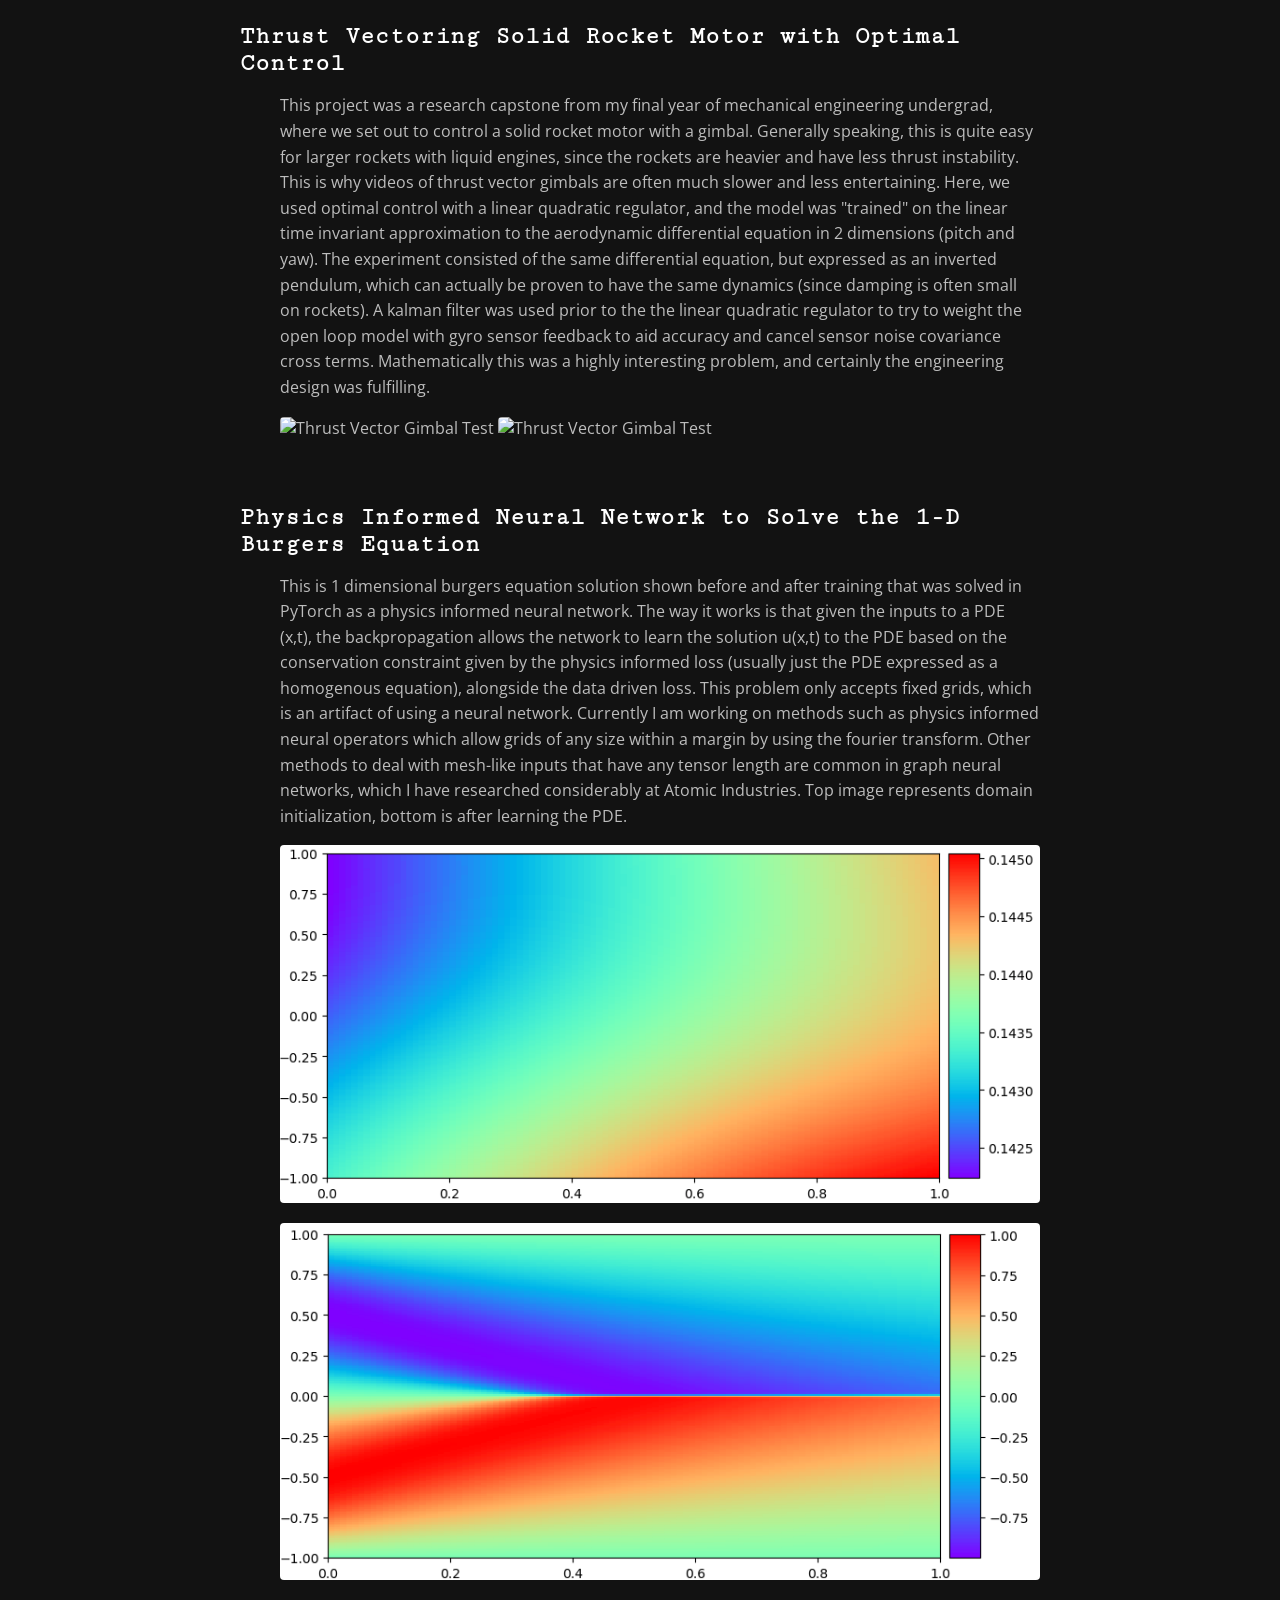
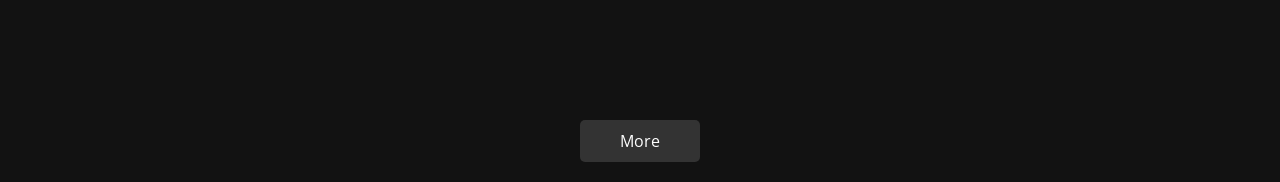
==== commit 0cb9321f: "adding PicoGPT + blogpost" ====
--- a/projects.html
+++ b/projects.html
@@ -84,8 +84,9 @@
                 <p>I made PicoGPT as a way to do small experiments on gpt2 small sized architectures. Primarily this comes from experience; even top labs tend to do a lot of 1 8xH100 node experiments before scaling.
                     It is loosely based on the NanoGPT speedrun repository, but I removed some features I think would not scale well, as the purpose of PicoGPT was not speedrunning, but instead doing experiments to form theories on how to make better models at larger scales. 
                     This is not to say that certain architectural changes NanoGPT made won’t scale, but moreso that I didn’t have evidence of scaling, so I decided to keep the experimental repository simple. 
-                    Also, if I were speedrunning, then that severely limits the types of experiments in the design space (for example, MoEs are out of the question for speedrunning due to communication overhead (2 gathers, scatter)). 
+                    Also, if I were speedrunning, then that severely limits the types of experiments in the design space (for example, MoEs are out of the question for speedrunning due to communication overhead (2 gathers, scatter)). <br>
                     The initial PicoGPT experiments include: <br>
+                    <br>
 
                     Multi-latent Attention <br>
                     Flex Attention <br>
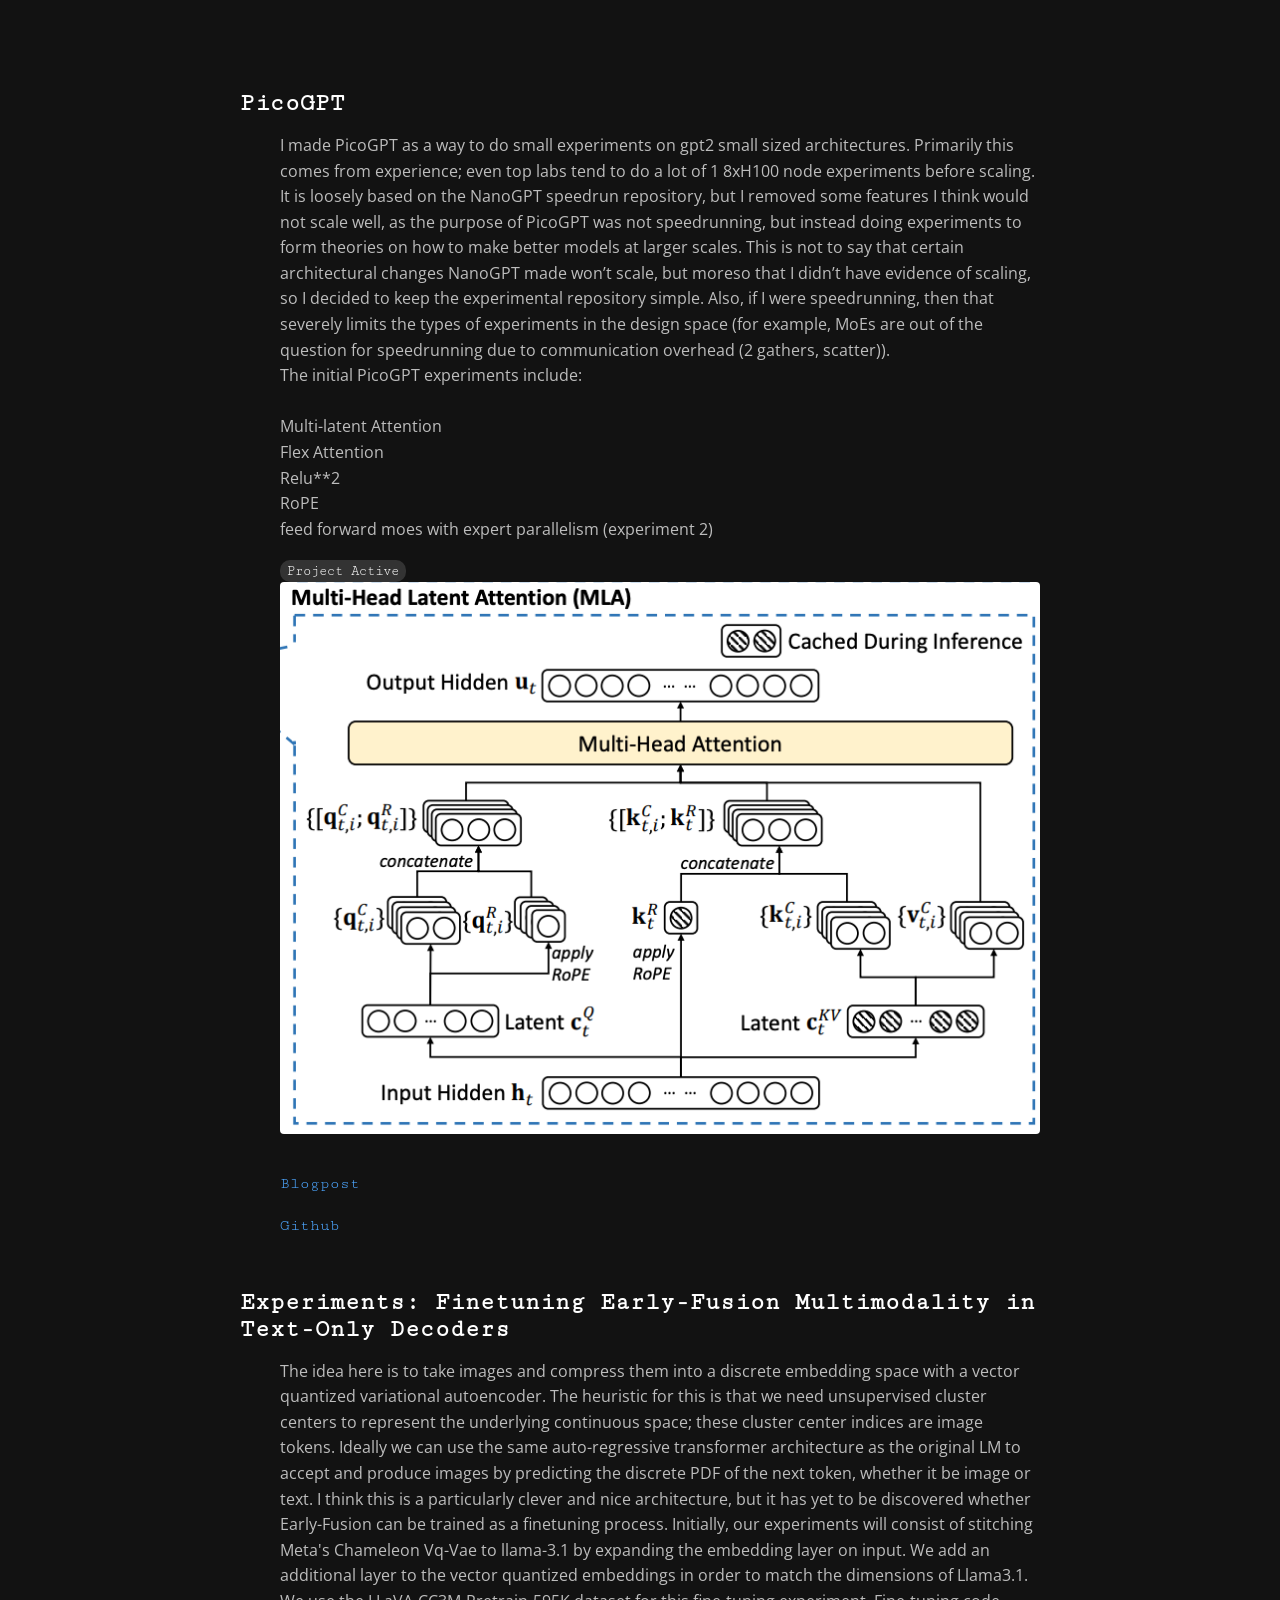
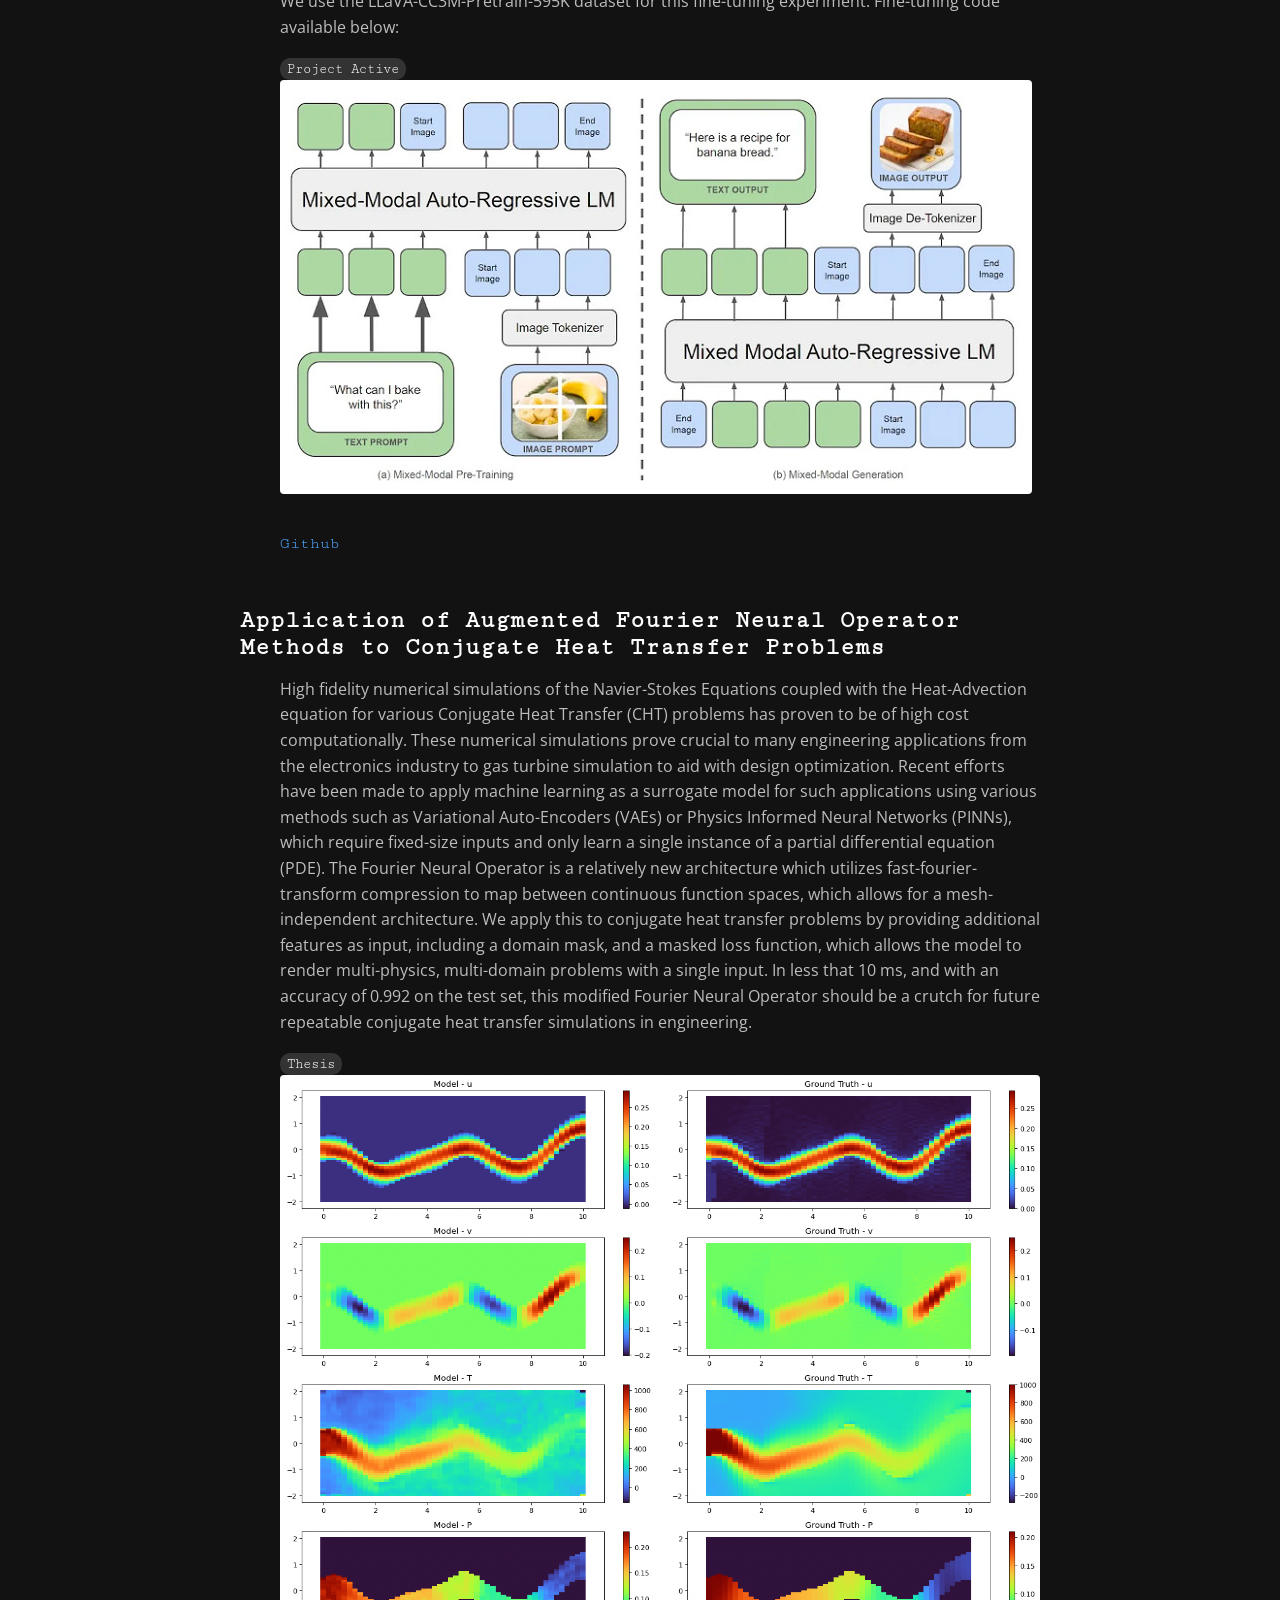
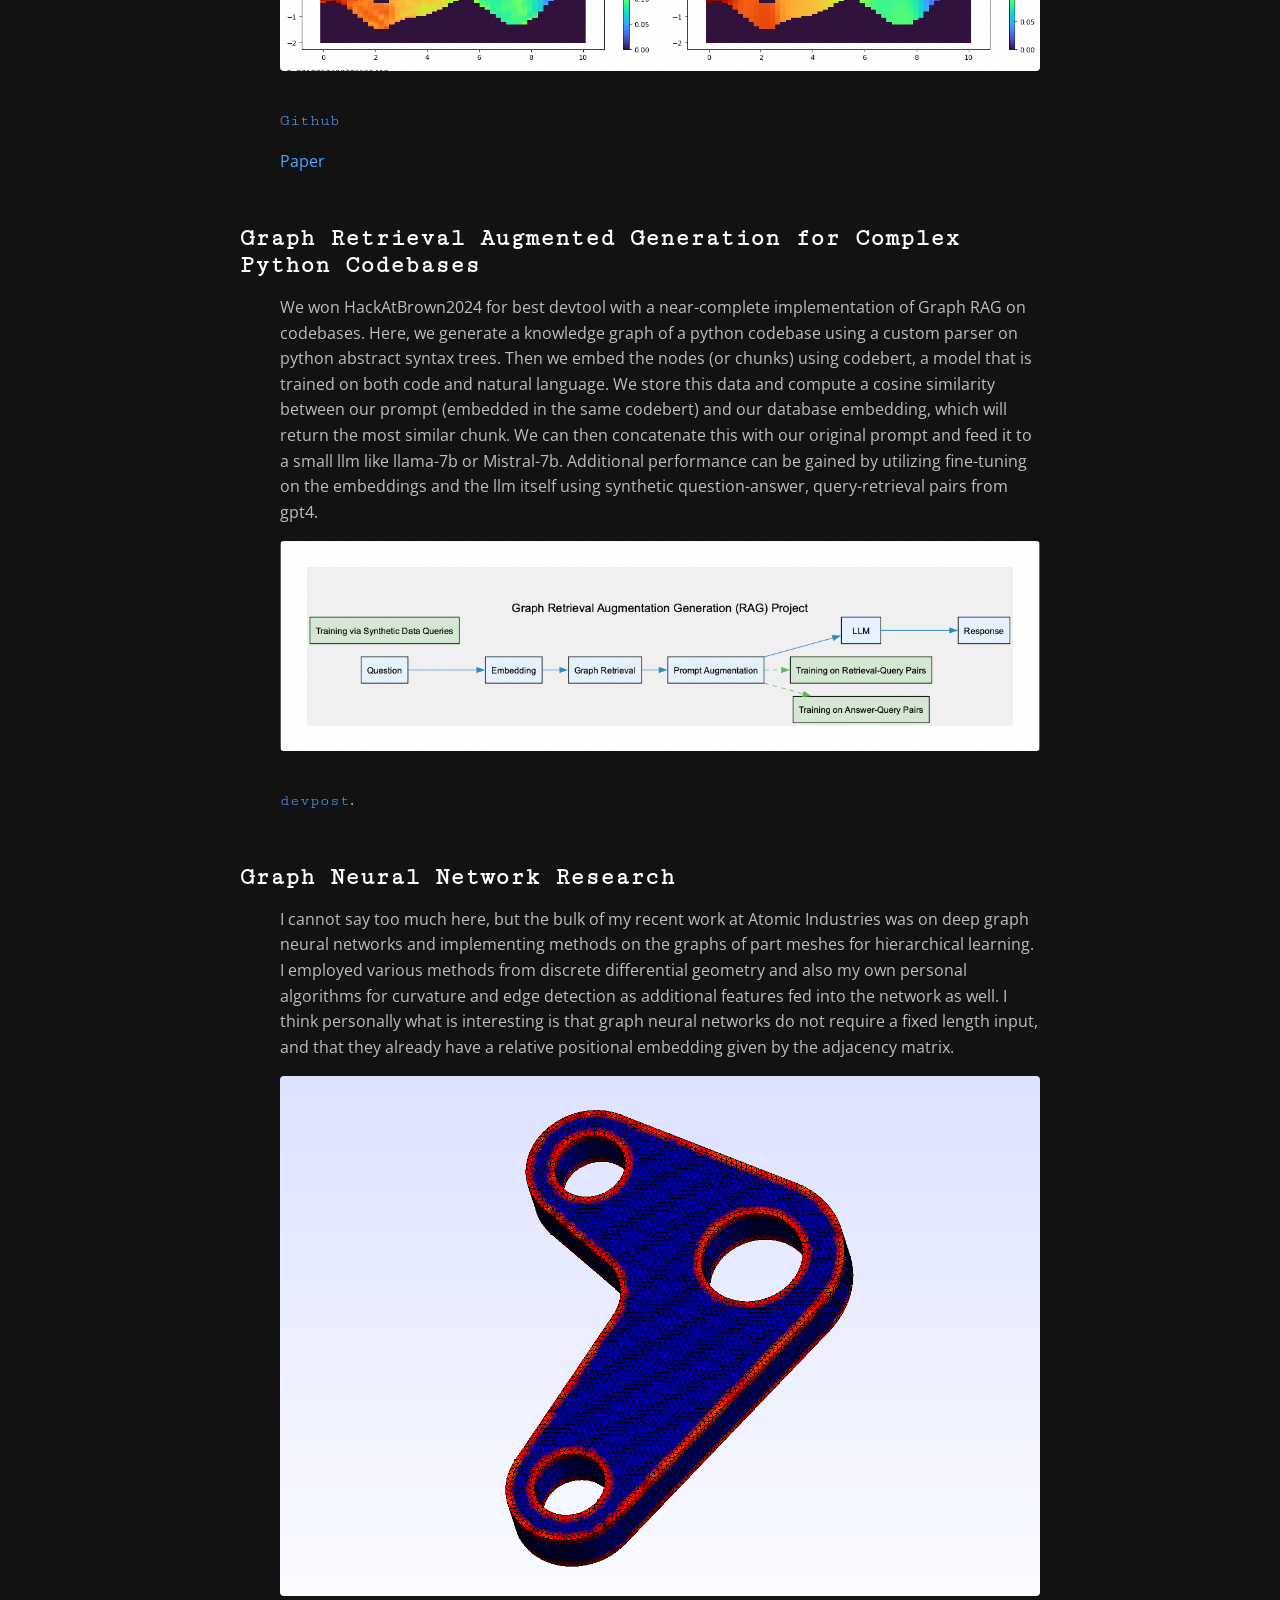
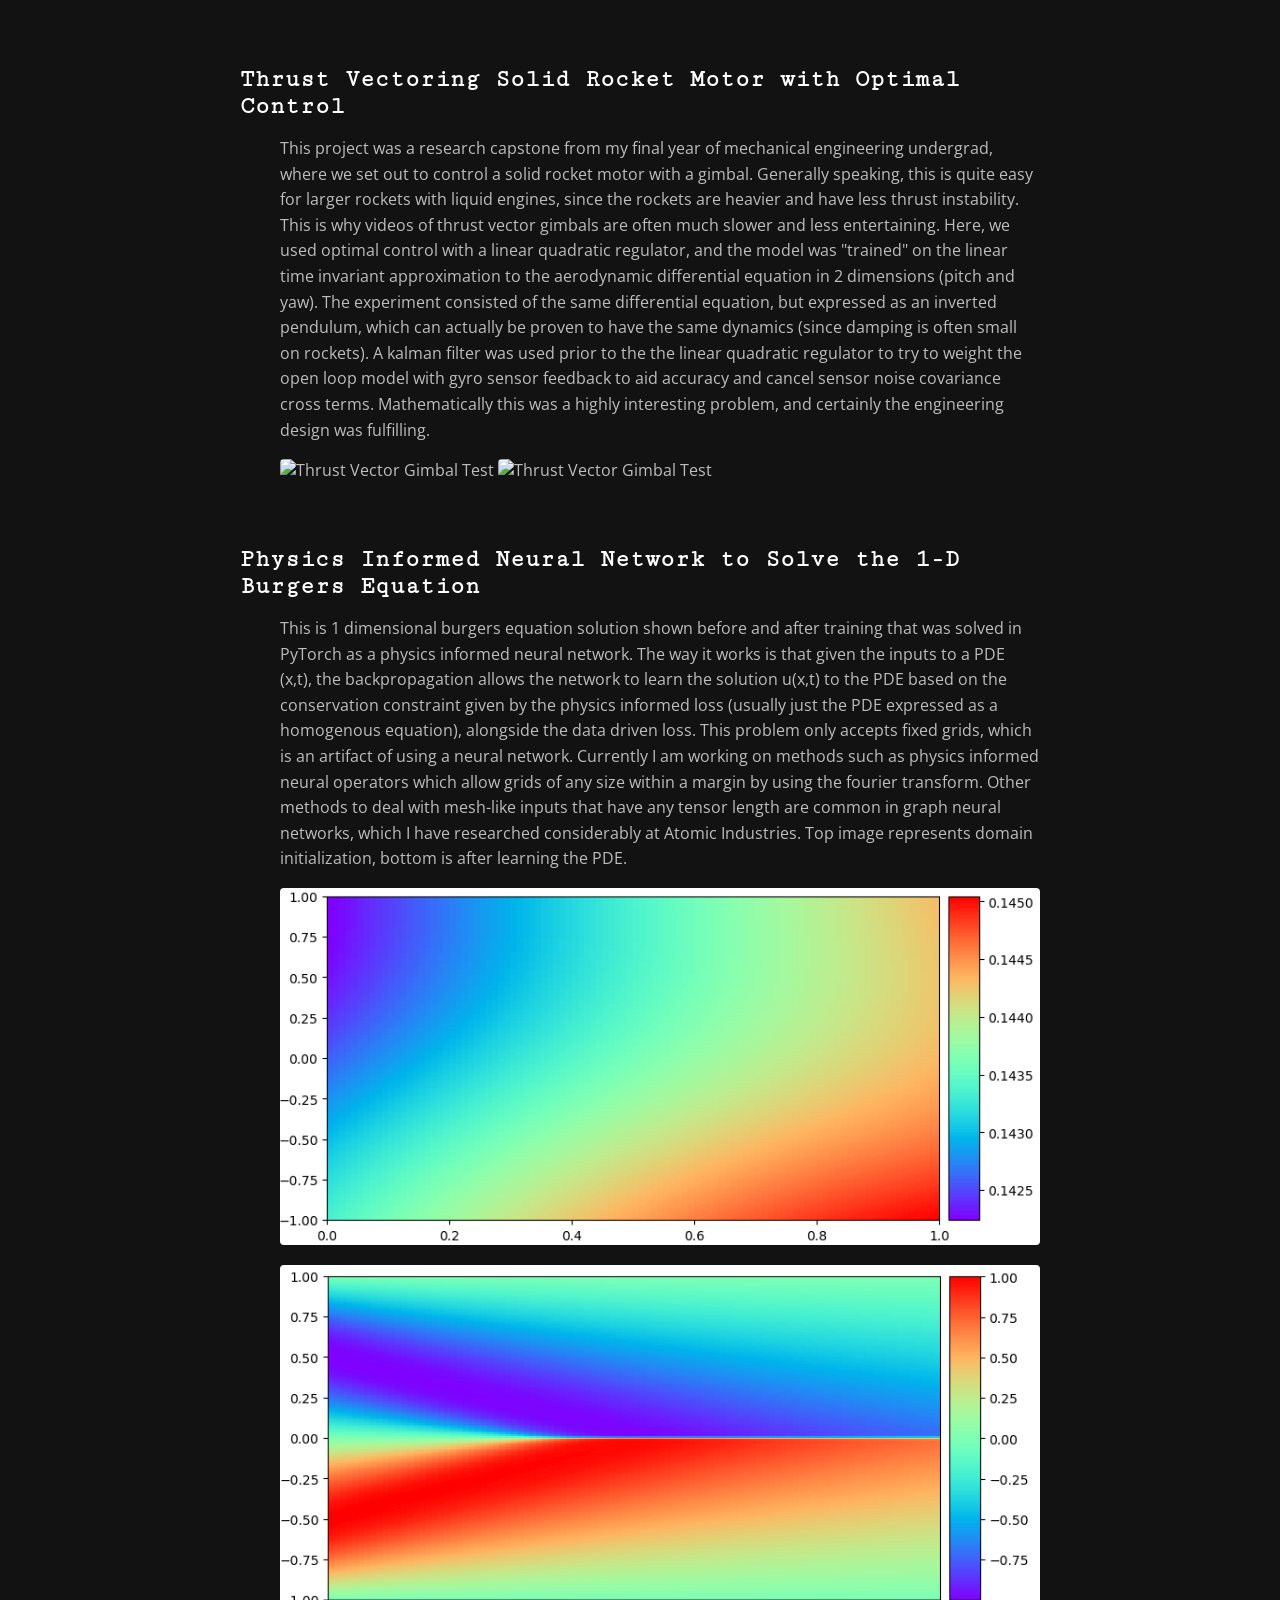
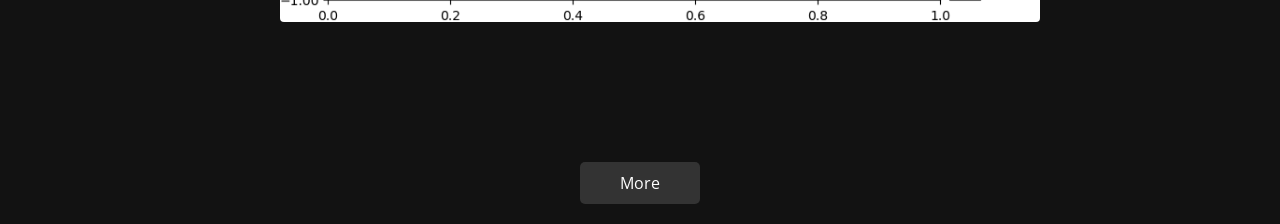
==== commit a0f4e40b: "removed writings page" ====
--- a/projects.html
+++ b/projects.html
@@ -98,7 +98,8 @@
                 <!-- Add any relevant images here -->
                 <img src="Screenshot 2025-02-05 at 10.07.07 AM.png" alt="">
                 <!-- Link to more information -->
-                <p><a href="https://github.com/rishiiyer01/picoGPT" style="font-family: 'Cutive Mono', monospace;">Github</a>.</p>
+                <p><a href="https://rishiiyer.com/writings/picogpt.html" style="font-family: 'Cutive Mono', monospace;">Blogpost</a></p>
+                <p><a href="https://github.com/rishiiyer01/picoGPT" style="font-family: 'Cutive Mono', monospace;">Github</a></p>
             </ul>
         </div>
         <div class="project">
@@ -115,7 +116,7 @@
                 <!-- Add any relevant images here -->
                 <img src="Screenshot 2024-06-05 at 5.34.39PM.png" alt="">
                 <!-- Link to more information -->
-                <p><a href="https://github.com/rishiiyer01/EarlyFusionMultimodalLMs" style="font-family: 'Cutive Mono', monospace;">Github</a>.</p>
+                <p><a href="https://github.com/rishiiyer01/EarlyFusionMultimodalLMs" style="font-family: 'Cutive Mono', monospace;">Github</a></p>
             </ul>
         </div>
         <div class="project">
@@ -138,7 +139,7 @@
                 <!-- Add any relevant images here -->
                 <img src="Screen Shot 2024-04-27 at 12.09.27 AM.png" alt="">
                 <!-- Link to more information -->
-                <p><a href="https://github.com/rishiiyer01/Thermal-PINO" style="font-family: 'Cutive Mono', monospace;">Github</a>.</p>
+                <p><a href="https://github.com/rishiiyer01/Thermal-PINO" style="font-family: 'Cutive Mono', monospace;">Github</a></p>
                 <p><a href="THESIS_RISHABH_IYER.pdf" target="_blank">  Paper</a></p>
             </ul>
         </div>
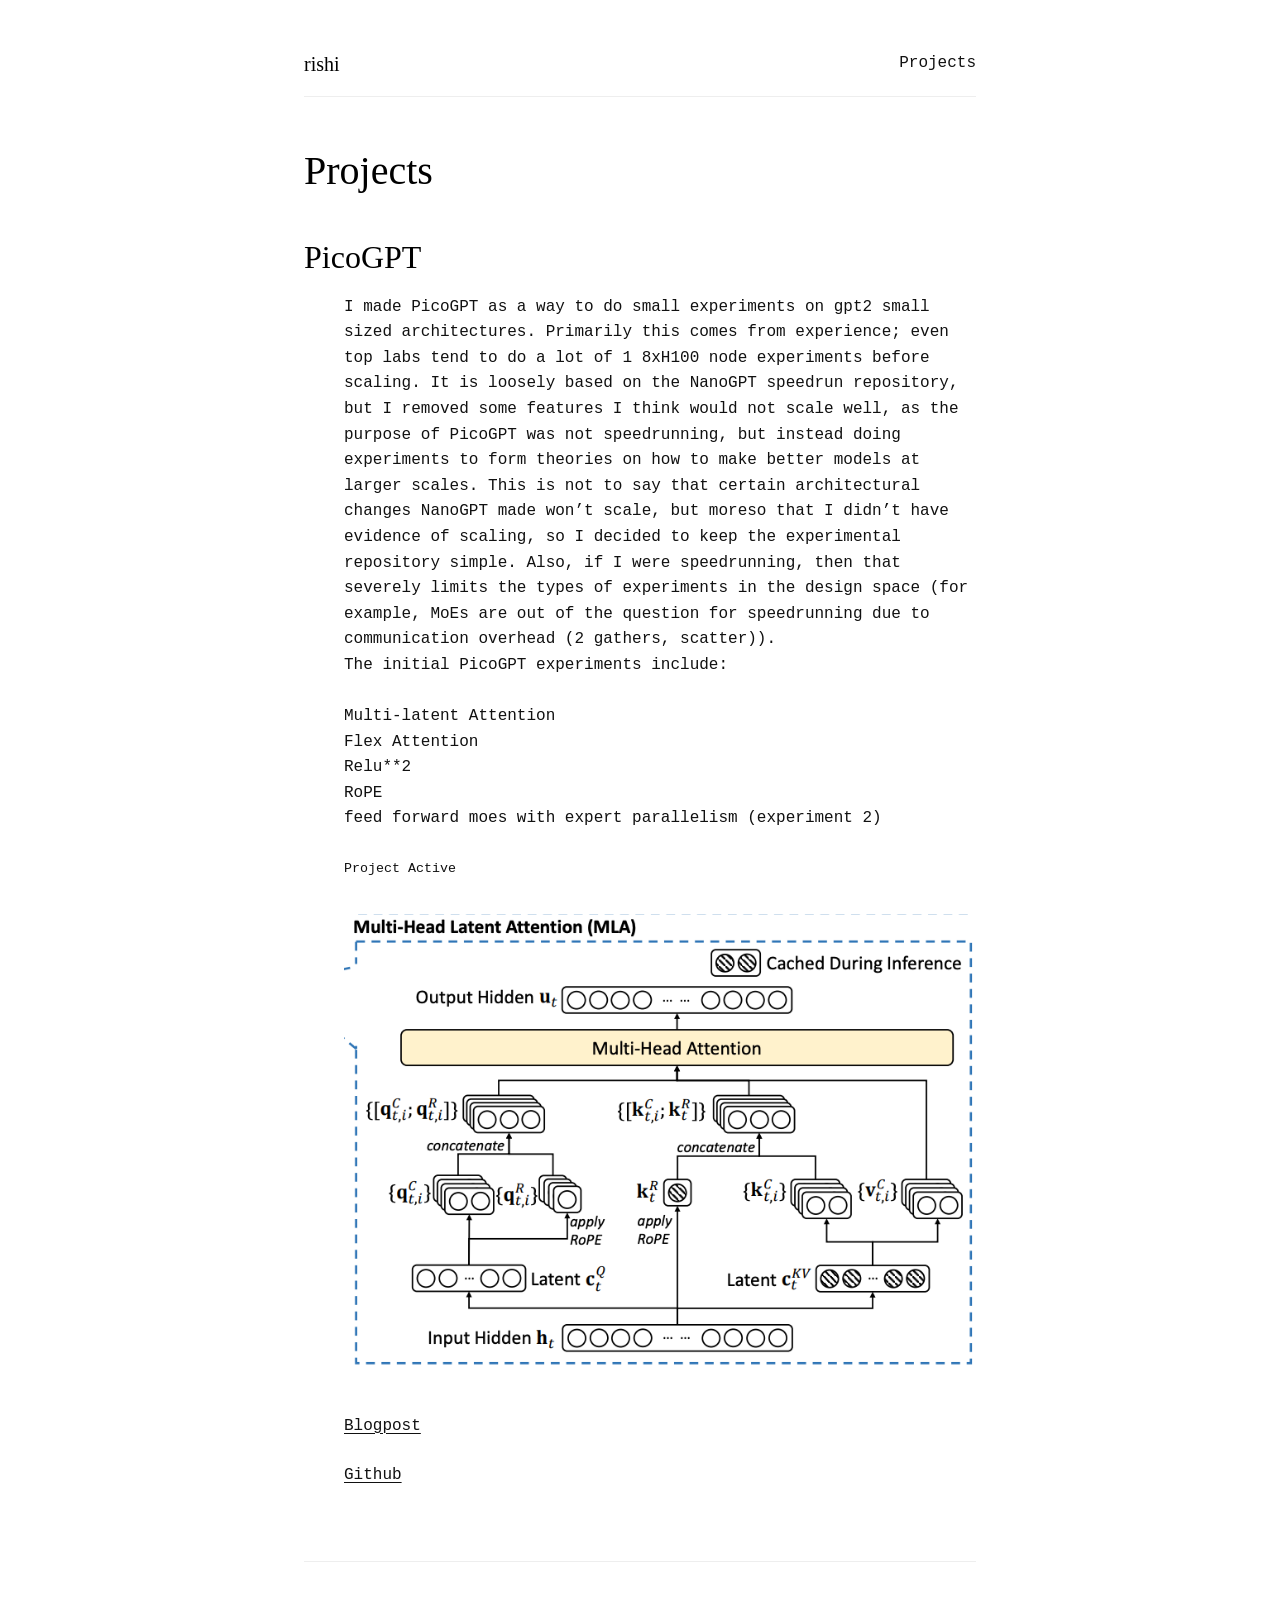
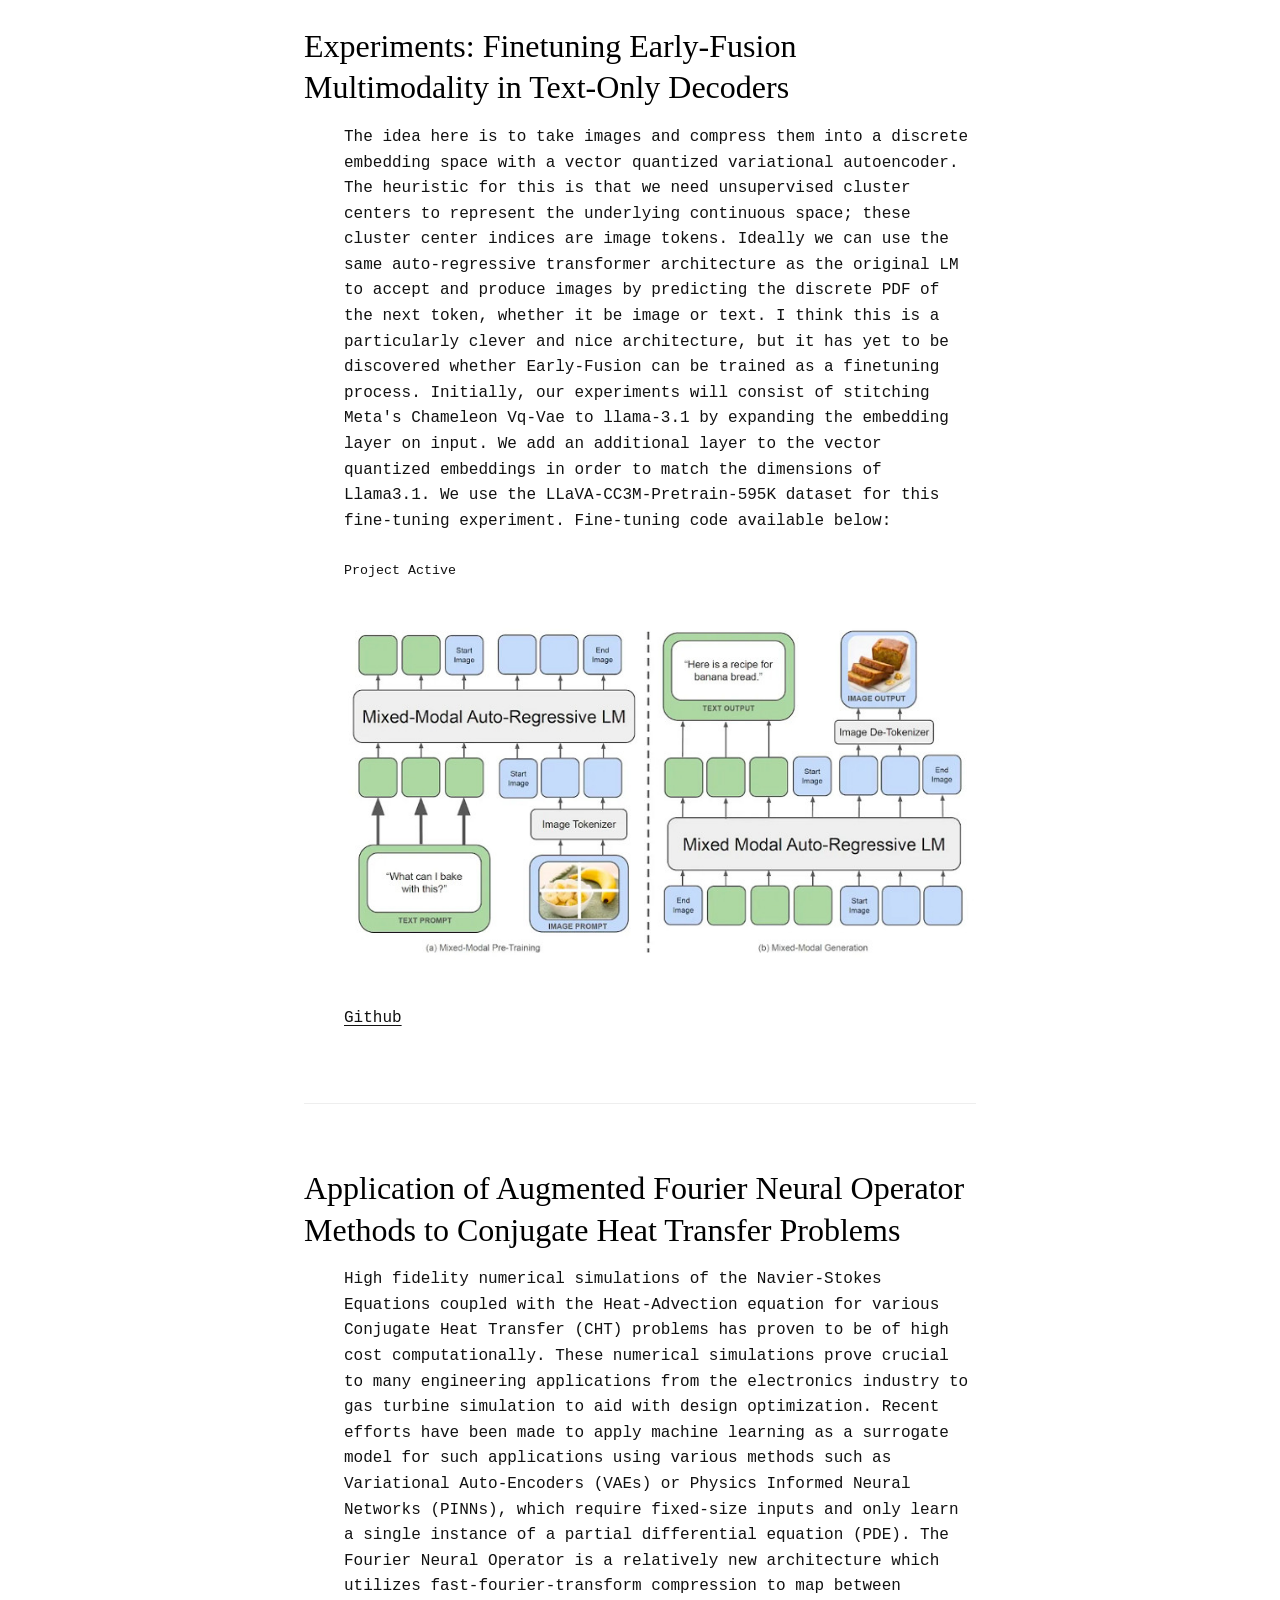
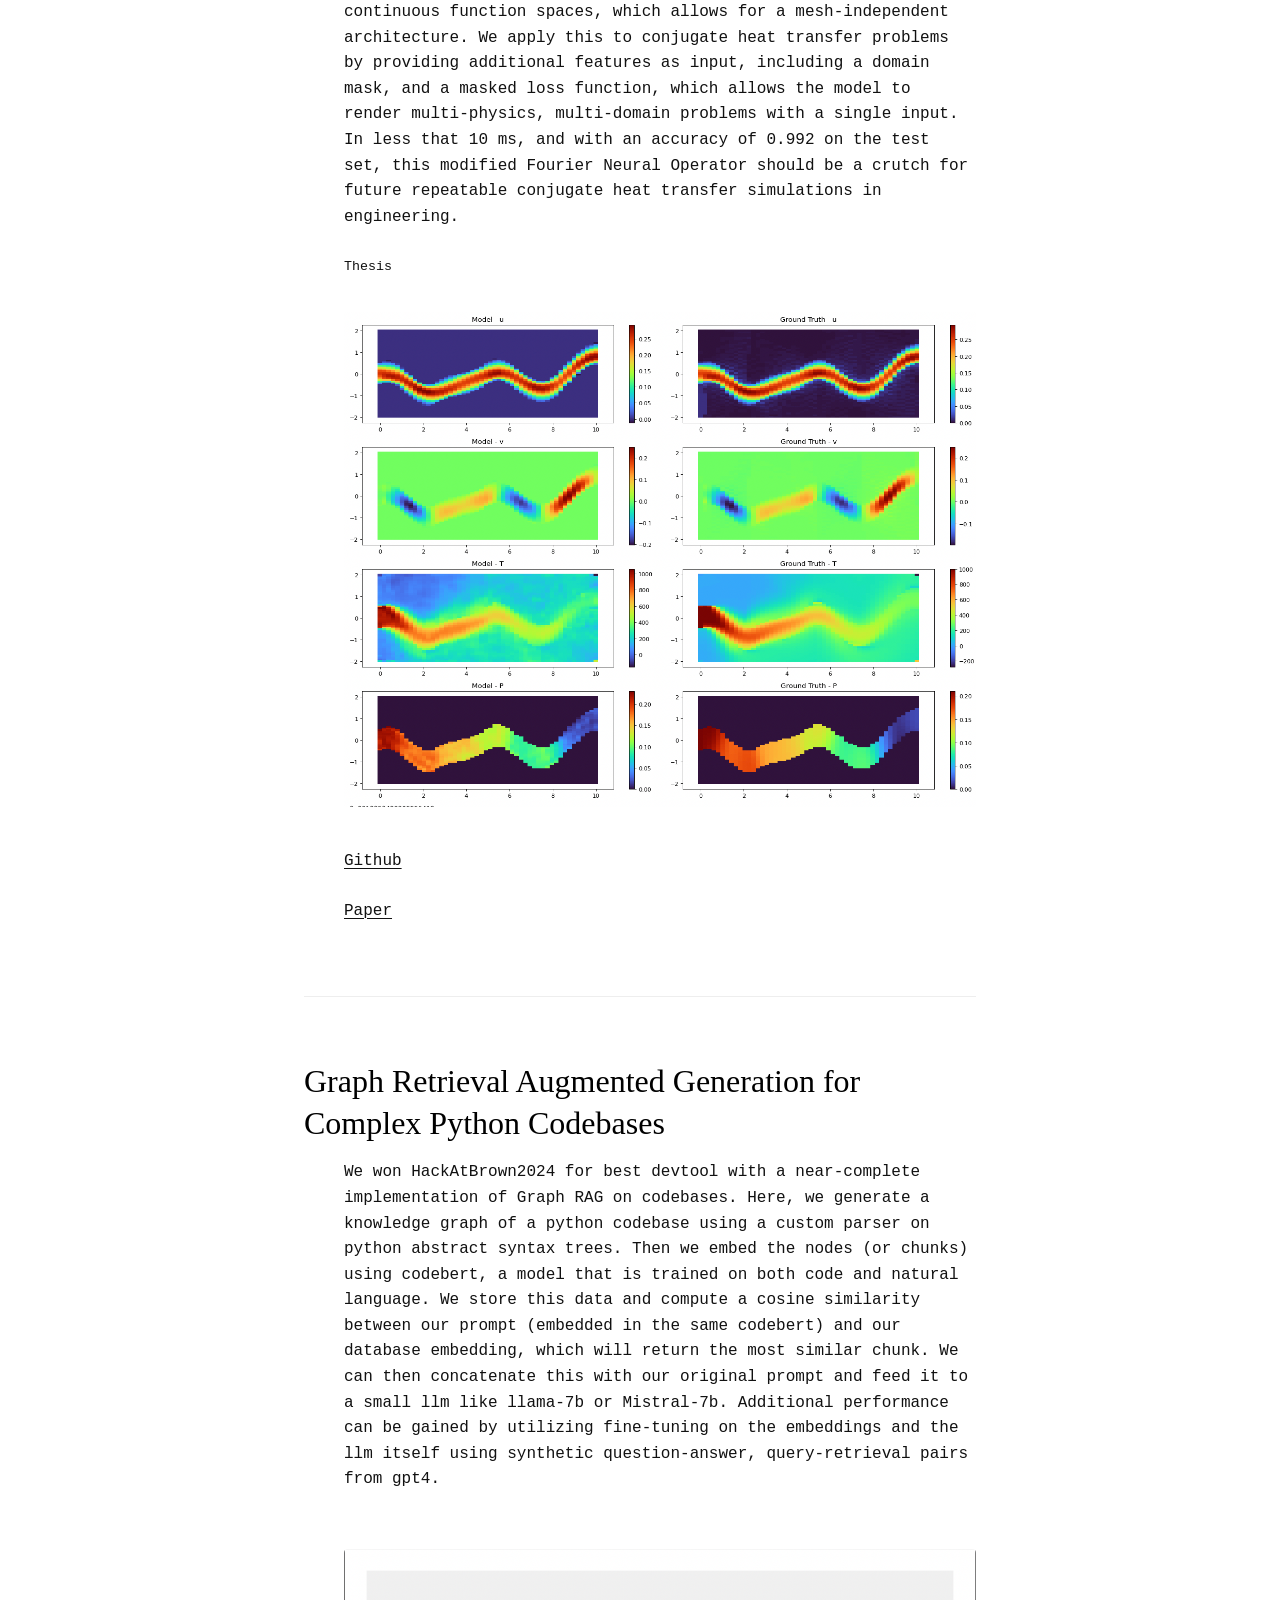
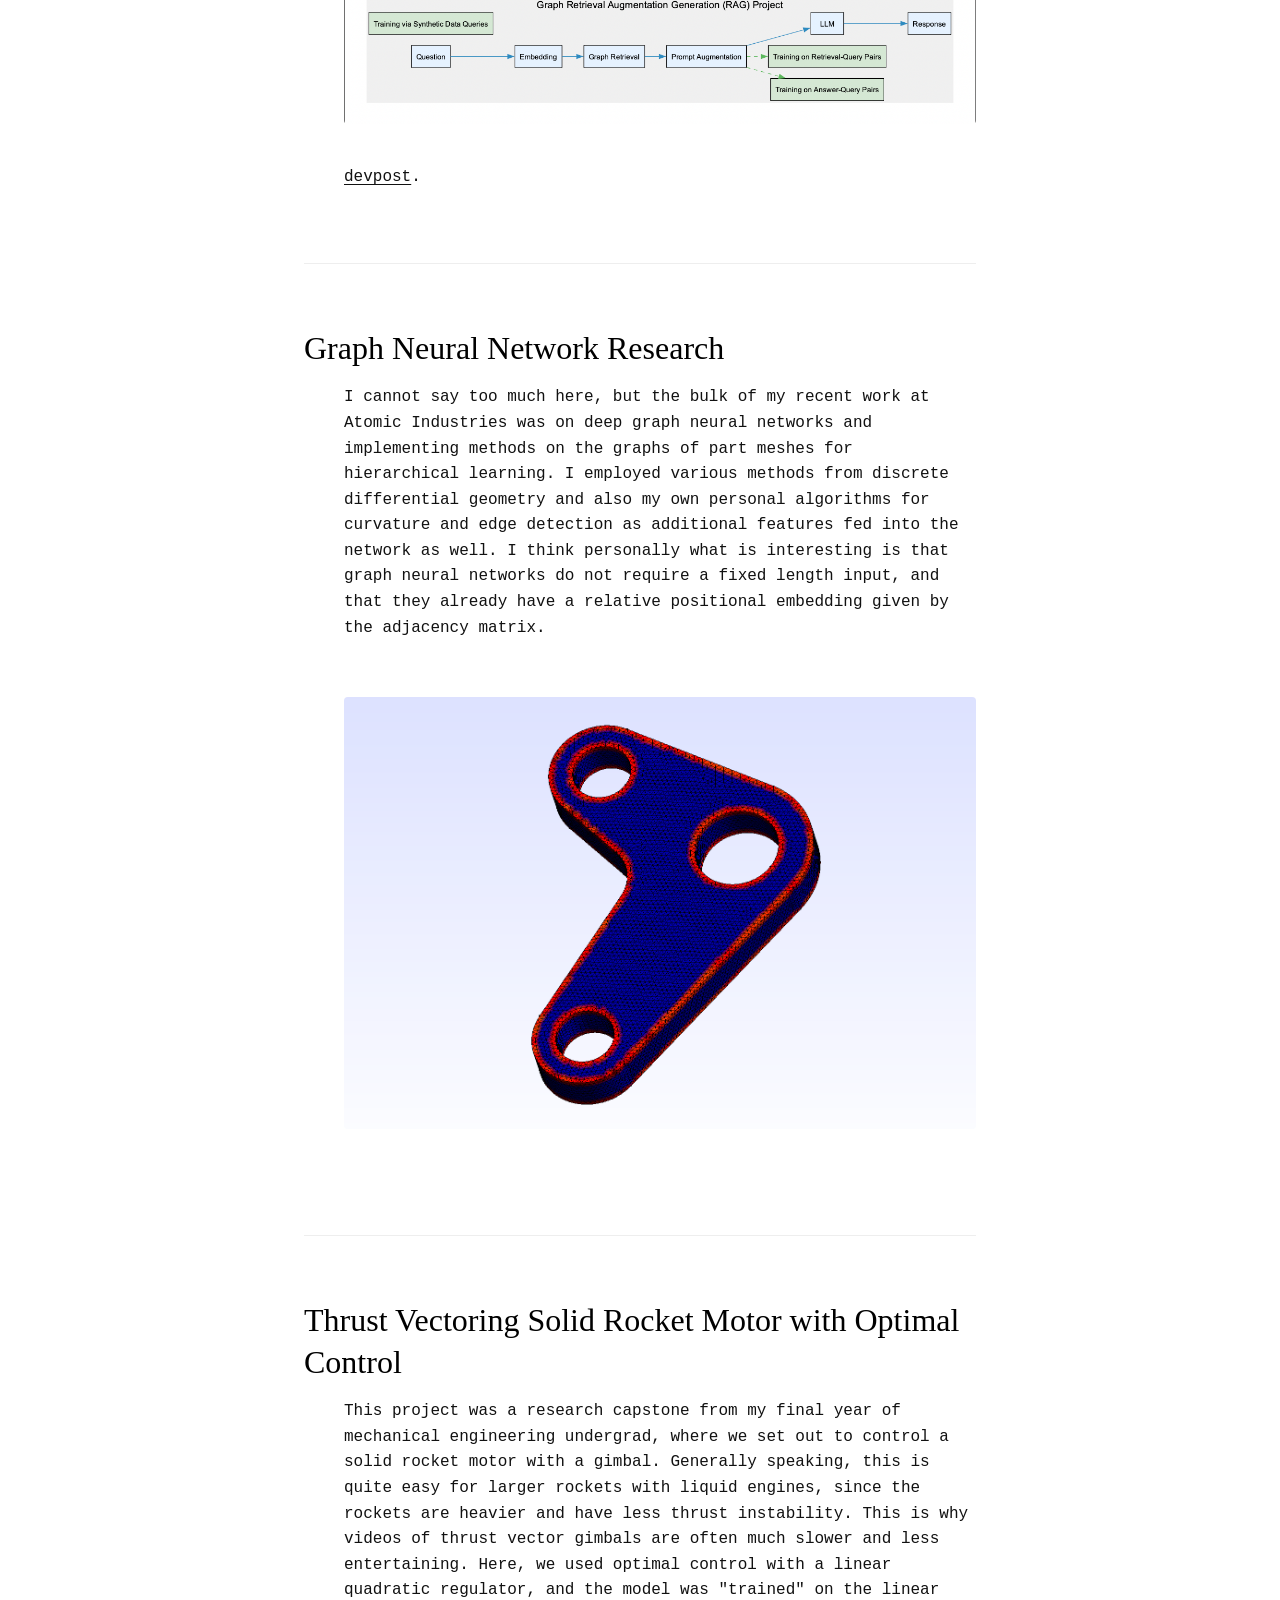
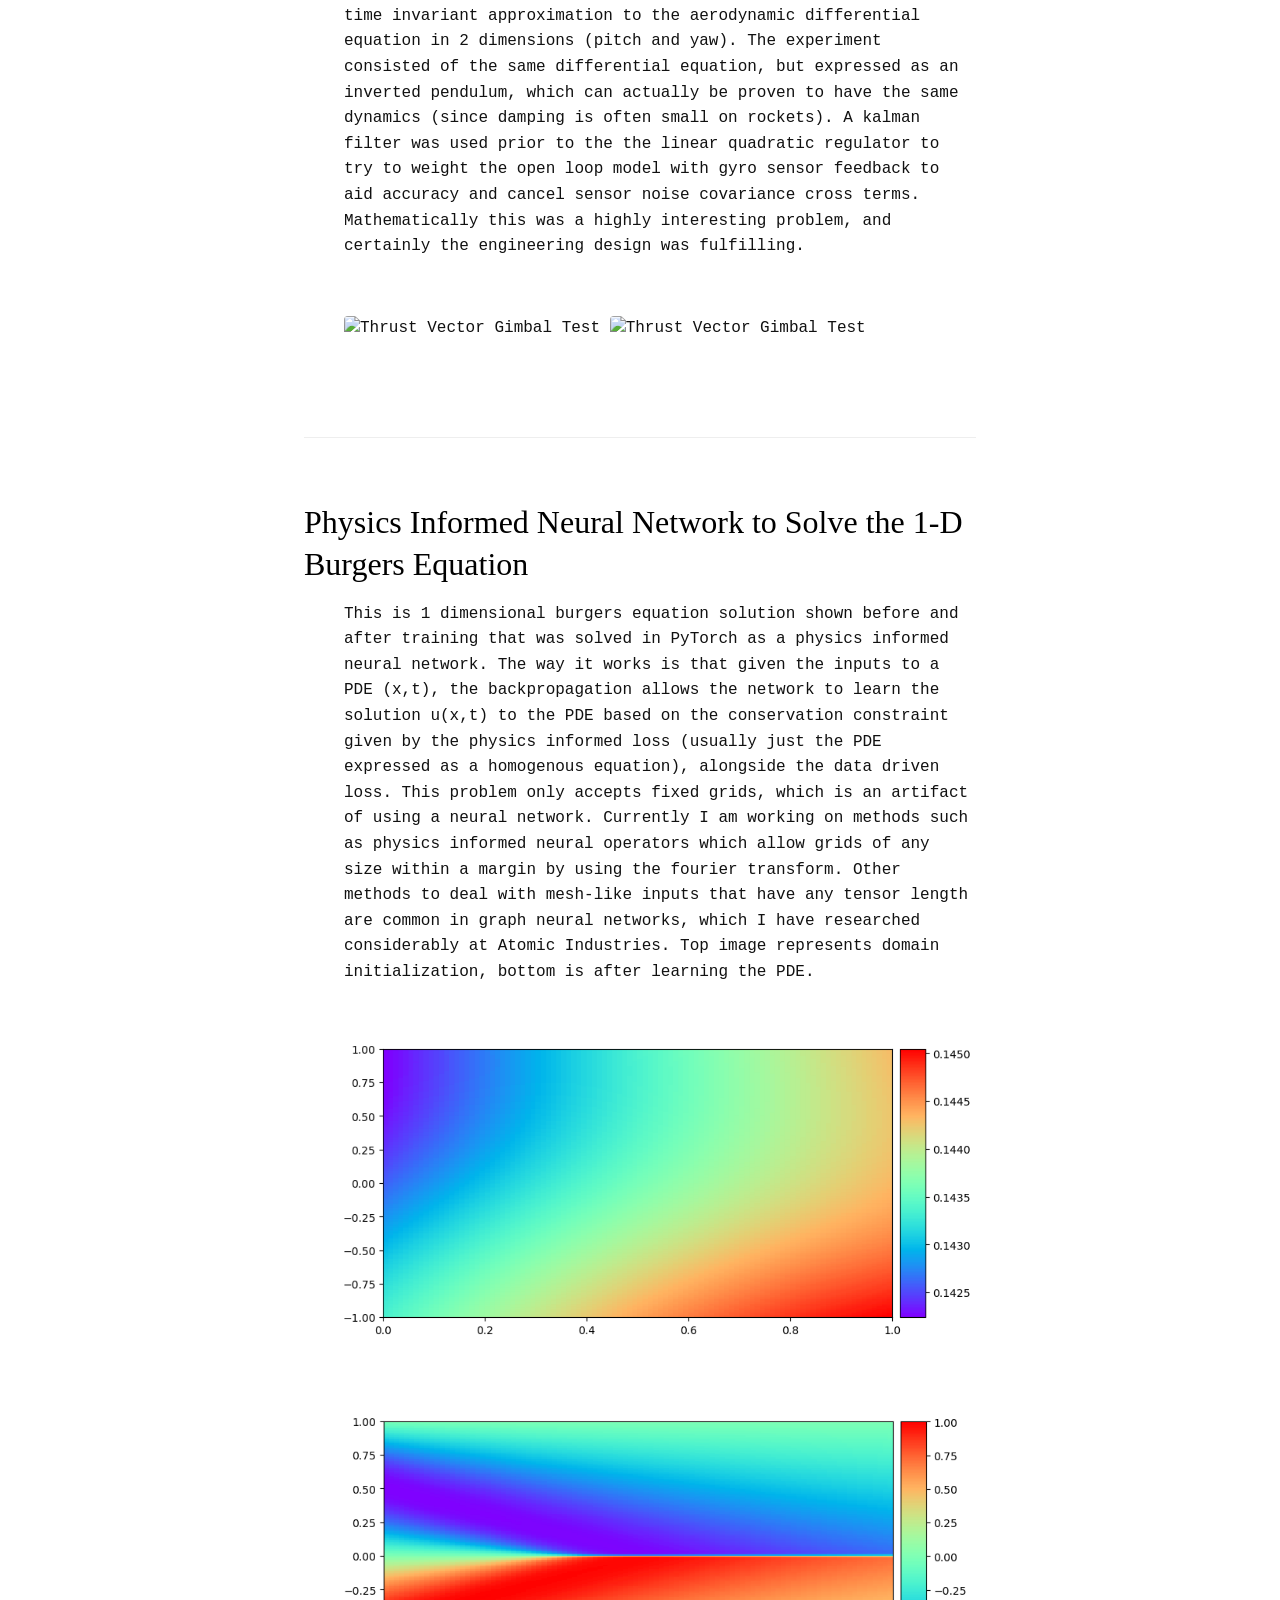
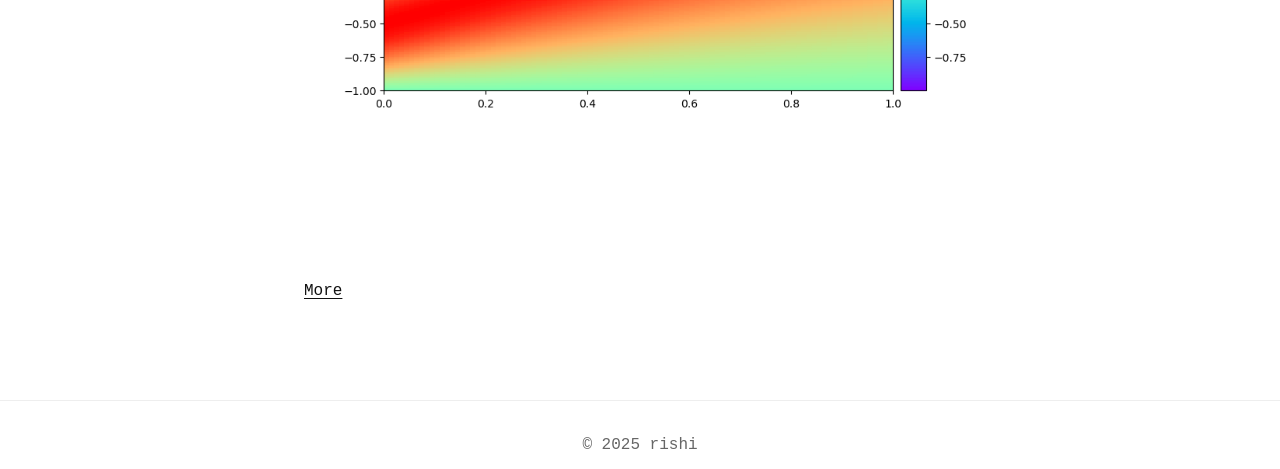
==== commit e88ce900: "Update projects.html" ====
--- a/projects.html
+++ b/projects.html
@@ -1,197 +1,288 @@
 <!DOCTYPE html>
-<html>
-
+<html lang="en">
 <head>
-    <title>Most Recent Personal Projects</title>
-    <link href="https://fonts.googleapis.com/css2?family=Cutive+Mono:wght@400;700&family=Open+Sans:wght@400;700&display=swap" rel="stylesheet">
+    <meta charset="UTF-8">
+    <meta name="viewport" content="width=device-width, initial-scale=1.0">
+    <title>Projects - rishi</title>
+    <link rel="stylesheet" href="https://use.typekit.net/upp3wws.css">
     <style>
         body {
-            font-family: 'Open Sans', sans-serif;
-            background-color: #121212;
+            font-family: "courier-std", monospace;
             margin: 0;
             padding: 0;
-            color: #bdbdbd; /* Lighter gray text color */
+            background-color: #fff;
+            color: #111;
+            line-height: 1.6;
+            font-size: 16px;
         }
 
         .container {
-            max-width: 800px;
-            margin: 50px auto;
-            padding: 20px;
-        }
-
+            max-width: 42rem;
+            margin: 0 auto;
+            padding: 2rem 1rem;
+        }
+
+        h1, h2, h3, .serif {
+            font-family: Georgia, serif;
+            font-weight: normal;
+            line-height: 1.3;
+            color: #000;
+        }
+
+        h1 {
+            font-size: 2.5rem;
+            margin: 1.5rem 0 1rem;
+        }
+
+        h2 {
+            font-size: 2rem;
+            margin: 2.5rem 0 1rem;
+        }
+
+        p {
+            margin: 0 0 1.5rem;
+        }
+
+        /* Header and Navigation */
+        header {
+            border-bottom: 1px solid #eee;
+            margin-bottom: 3rem;
+            padding: 1rem 0;
+        }
+
+        .nav {
+            display: flex;
+            justify-content: space-between;
+            align-items: center;
+        }
+
+        .nav-title {
+            font-family: Georgia, serif;
+            font-size: 1.25rem;
+            color: #000;
+            text-decoration: none;
+        }
+
+        .nav-links {
+            display: flex;
+            gap: 1.5rem;
+        }
+
+        .nav-links a {
+            color: #111;
+            text-decoration: none;
+            border-bottom: 1px solid transparent;
+            transition: border-color 0.2s;
+        }
+
+        .nav-links a:hover {
+            border-bottom-color: #111;
+        }
+
+        /* Project Styling */
         .project {
-            margin-bottom: 50px;
-            /* Removed background-color and padding */
+            margin-bottom: 4rem;
+            padding-bottom: 3rem;
+            border-bottom: 1px solid #eee;
+        }
+
+        .project:last-child {
+            border-bottom: none;
+        }
+
+        .project-meta {
+            font-size: 0.875rem;
+            color: #666;
+            margin: 0.5rem 0;
         }
 
         .project img {
             max-width: 100%;
-            margin-bottom: 15px;
+            height: auto;
+            margin: 2rem 0;
             border-radius: 4px;
         }
 
-        .project h2 {
-            font-family: 'Cutive Mono', monospace;
-            font-size: 24px;
-            margin-bottom: 10px;
-            color: #ffffff;
-        }
-
-        .project p {
-            font-size: 16px;
-            line-height: 1.6;
-        }
-        
-        .more-button {
-            display: block;
-            width: 100px;
-            margin: 20px auto;
-            padding: 10px;
+        /* Links */
+        a {
+            color: #111;
+            text-decoration: underline;
+            text-decoration-thickness: 1px;
+            text-underline-offset: 0.2em;
+        }
+
+        a:hover {
+            color: #444;
+        }
+
+        /* Status Tag */
+        .status-tag {
+            display: inline-block;
+            font-size: 0.75rem;
+            padding: 0.25rem 0.75rem;
+            border: 1px solid #111;
+            border-radius: 1rem;
+            margin: 0.5rem 0;
+        }
+
+        /* Footer */
+        footer {
+            margin-top: 4rem;
+            padding-top: 2rem;
+            border-top: 1px solid #eee;
             text-align: center;
-            background-color: #333333;
-            color: #ffffff;
-            text-decoration: none;
-            border-radius: 5px;
-            font-family: 'Open Sans', sans-serif;
-        }
-
-        .project small {
-            display: inline-block;
-            background-color: #333333;
-            color: #ffffff;
-            padding: 3px 7px;
-            font-size: 14px;
-            border-radius: 10px;
-            font-family: 'Cutive Mono', monospace;
-        }
-
-        a {
-            color: #4da6ff;
-            text-decoration: none;
-        }
-
-        a:hover {
-            text-decoration: underline;
+            color: #666;
+        }
+
+        /* Responsive Design */
+        @media (max-width: 600px) {
+            body {
+                font-size: 15px;
+            }
+            
+            .container {
+                padding: 1rem;
+            }
+            
+            h1 {
+                font-size: 2rem;
+            }
+            
+            h2 {
+                font-size: 1.75rem;
+            }
         }
     </style>
 </head>
-
 <body>
     <div class="container">
-        <div class="project">
-            <h2>PicoGPT</h2>
-            <ul>
-                <p>I made PicoGPT as a way to do small experiments on gpt2 small sized architectures. Primarily this comes from experience; even top labs tend to do a lot of 1 8xH100 node experiments before scaling.
-                    It is loosely based on the NanoGPT speedrun repository, but I removed some features I think would not scale well, as the purpose of PicoGPT was not speedrunning, but instead doing experiments to form theories on how to make better models at larger scales. 
-                    This is not to say that certain architectural changes NanoGPT made won’t scale, but moreso that I didn’t have evidence of scaling, so I decided to keep the experimental repository simple. 
-                    Also, if I were speedrunning, then that severely limits the types of experiments in the design space (for example, MoEs are out of the question for speedrunning due to communication overhead (2 gathers, scatter)). <br>
-                    The initial PicoGPT experiments include: <br>
-                    <br>
-
-                    Multi-latent Attention <br>
-                    Flex Attention <br>
-                    Relu**2 <br>
-                    RoPE <br>
-                    feed forward moes with expert parallelism (experiment 2) <br>
-                </p>
-                <small>Project Active</small>
-                <!-- Add any relevant images here -->
-                <img src="Screenshot 2025-02-05 at 10.07.07 AM.png" alt="">
-                <!-- Link to more information -->
-                <p><a href="https://rishiiyer.com/writings/picogpt.html" style="font-family: 'Cutive Mono', monospace;">Blogpost</a></p>
-                <p><a href="https://github.com/rishiiyer01/picoGPT" style="font-family: 'Cutive Mono', monospace;">Github</a></p>
-            </ul>
+        <header>
+            <nav class="nav">
+                <a href="/" class="nav-title">rishi</a>
+                <div class="nav-links">
+                    <a href="/projects">Projects</a>
+                </div>
+            </nav>
+        </header>
+
+        <main>
+            <h1>Projects</h1>
+
+            <div class="project">
+                <h2>PicoGPT</h2>
+                <ul>
+                    <p>I made PicoGPT as a way to do small experiments on gpt2 small sized architectures. Primarily this comes from experience; even top labs tend to do a lot of 1 8xH100 node experiments before scaling.
+                        It is loosely based on the NanoGPT speedrun repository, but I removed some features I think would not scale well, as the purpose of PicoGPT was not speedrunning, but instead doing experiments to form theories on how to make better models at larger scales. 
+                        This is not to say that certain architectural changes NanoGPT made won’t scale, but moreso that I didn’t have evidence of scaling, so I decided to keep the experimental repository simple. 
+                        Also, if I were speedrunning, then that severely limits the types of experiments in the design space (for example, MoEs are out of the question for speedrunning due to communication overhead (2 gathers, scatter)). <br>
+                        The initial PicoGPT experiments include: <br>
+                        <br>
+    
+                        Multi-latent Attention <br>
+                        Flex Attention <br>
+                        Relu**2 <br>
+                        RoPE <br>
+                        feed forward moes with expert parallelism (experiment 2) <br>
+                    </p>
+                    <small>Project Active</small>
+                    <!-- Add any relevant images here -->
+                    <img src="Screenshot 2025-02-05 at 10.07.07 AM.png" alt="">
+                    <!-- Link to more information -->
+                    <p><a href="https://rishiiyer.com/writings/picogpt.html" style="font-family: 'Cutive Mono', monospace;">Blogpost</a></p>
+                    <p><a href="https://github.com/rishiiyer01/picoGPT" style="font-family: 'Cutive Mono', monospace;">Github</a></p>
+                </ul>
+            </div>
+            <div class="project">
+                <h2>Experiments: Finetuning Early-Fusion Multimodality in Text-Only Decoders</h2>
+                <ul>
+                    <p>The idea here is to take images and compress them into a discrete embedding space with a vector quantized variational autoencoder. The heuristic for this is that we need unsupervised cluster centers to 
+                        represent the underlying continuous space; these cluster center indices are image tokens. Ideally we can use the same auto-regressive transformer architecture as the original LM
+                        to accept and produce images by predicting the discrete PDF of the next token, whether it be image or text. I think this is a particularly clever and nice architecture, but it has yet to be discovered whether Early-Fusion can be trained
+                        as a finetuning process. Initially, our experiments will consist of stitching Meta's Chameleon Vq-Vae to llama-3.1 by expanding the embedding layer on input. We add an additional layer to the vector quantized embeddings in order to match
+                        the dimensions of Llama3.1. We use the LLaVA-CC3M-Pretrain-595K dataset for this fine-tuning experiment. Fine-tuning code available below:
+                        
+                    </p>
+                    <small>Project Active</small>
+                    <!-- Add any relevant images here -->
+                    <img src="Screenshot 2024-06-05 at 5.34.39PM.png" alt="">
+                    <!-- Link to more information -->
+                    <p><a href="https://github.com/rishiiyer01/EarlyFusionMultimodalLMs" style="font-family: 'Cutive Mono', monospace;">Github</a></p>
+                </ul>
+            </div>
+            <div class="project">
+                <h2>Application of Augmented Fourier Neural Operator Methods to Conjugate Heat Transfer Problems</h2>
+                <ul>
+                    <p>High fidelity numerical simulations of the Navier-Stokes Equations coupled with the Heat-Advection
+                        equation for various Conjugate Heat Transfer (CHT) problems has proven to be of high cost computationally. These numerical simulations prove crucial to many engineering applications from
+                        the electronics industry to gas turbine simulation to aid with design optimization. Recent efforts
+                        have been made to apply machine learning as a surrogate model for such applications using various
+                        methods such as Variational Auto-Encoders (VAEs) or Physics Informed Neural Networks (PINNs),
+                        which require fixed-size inputs and only learn a single instance of a partial differential equation (PDE).
+                        The Fourier Neural Operator is a relatively new architecture which utilizes fast-fourier-transform
+                        compression to map between continuous function spaces, which allows for a mesh-independent
+                        architecture. We apply this to conjugate heat transfer problems by providing additional features
+                        as input, including a domain mask, and a masked loss function, which allows the model to render
+                        multi-physics, multi-domain problems with a single input. In less that 10 ms, and with an accuracy of
+                        0.992 on the test set, this modified Fourier Neural Operator should be a crutch for future repeatable
+                        conjugate heat transfer simulations in engineering.</p>
+                    <small>Thesis</small>
+                    <!-- Add any relevant images here -->
+                    <img src="Screen Shot 2024-04-27 at 12.09.27 AM.png" alt="">
+                    <!-- Link to more information -->
+                    <p><a href="https://github.com/rishiiyer01/Thermal-PINO" style="font-family: 'Cutive Mono', monospace;">Github</a></p>
+                    <p><a href="THESIS_RISHABH_IYER.pdf" target="_blank">  Paper</a></p>
+                </ul>
+            </div>
+            <div class="project">
+                <h2>Graph Retrieval Augmented Generation for Complex Python Codebases</h2>
+                <ul>
+                    <p>We won HackAtBrown2024 for best devtool with a near-complete implementation of Graph RAG on codebases. Here, we generate a knowledge graph of a python codebase using a custom parser on python abstract syntax trees. Then we embed the nodes (or chunks) using codebert, a model that is trained on both code and natural language. We store this data and compute a cosine similarity between our prompt (embedded in the same codebert) and our database embedding, which will return the most similar chunk. We can then concatenate this with our original prompt and feed it to a small llm like llama-7b or Mistral-7b. Additional performance can be gained by utilizing fine-tuning on the embeddings and the llm itself using synthetic question-answer, query-retrieval pairs from gpt4.</p>
+                    
+                    <!-- Add any relevant images here -->
+                    <img src="graphr.png" alt="">
+                    <!-- Link to more information -->
+                    <p> <a href="https://devpost.com/software/napkin-ymh5f4#updates" style="font-family: 'Cutive Mono', monospace;">devpost</a>.</p>
+                </ul>
+            </div>
+            <div class="project">
+                <h2>Graph Neural Network Research</h2>
+                <ul>
+                    <p>I cannot say too much here, but the bulk of my recent work at Atomic Industries was on deep graph neural networks and implementing methods on the graphs of part meshes for hierarchical learning. I employed various methods from discrete differential geometry and also my own personal algorithms for curvature and edge detection as additional features fed into the network as well. I think personally what is interesting is that graph neural networks do not require a fixed length input, and that they already have a relative positional embedding given by the adjacency matrix.</p>
+                    <!-- Add any relevant images here -->
+                    <img src="gnnimage.png" alt="3d part with edges highlighted">
+                </ul>
+            </div>
+            <div class="project">
+                <h2>Thrust Vectoring Solid Rocket Motor with Optimal Control</h2>
+                <ul>
+                    <p>This project was a research capstone from my final year of mechanical engineering undergrad, where we set out to control a solid rocket motor with a gimbal. Generally speaking, this is quite easy for larger rockets
+                        with liquid engines, since the rockets are heavier and have less thrust instability. This is why videos of thrust vector gimbals are often much slower and less entertaining. Here, we used optimal control with a linear quadratic regulator,
+                        and the model was "trained" on the linear time invariant approximation to the aerodynamic differential equation in 2 dimensions (pitch and yaw). The experiment consisted of the same differential equation, but expressed as an inverted pendulum, which can actually
+                        be proven to have the same dynamics (since damping is often small on rockets). A kalman filter was used prior to the the linear quadratic regulator to try to weight the open loop model with gyro sensor feedback to aid accuracy and cancel sensor noise covariance cross terms. Mathematically this was a highly interesting problem, and certainly the engineering design was fulfilling.</p>
+                    <img src="rocket.gif" alt="Thrust Vector Gimbal Test">
+                    <img src="rocket2.gif" alt="Thrust Vector Gimbal Test">
+                </ul>
+            </div>
+            <div class="project">
+                <h2>Physics Informed Neural Network to Solve the 1-D Burgers Equation</h2>
+                <ul>
+                    <p>This is 1 dimensional burgers equation solution shown before and after training that was solved in PyTorch as a physics informed neural network. 
+                        The way it works is that given the inputs to a PDE (x,t), the backpropagation allows the network to learn the solution u(x,t) to the PDE based on the conservation constraint given by the physics informed loss (usually just the PDE expressed as a homogenous equation), alongside the data driven loss. 
+                        This problem only accepts fixed grids, which is an artifact of using a neural network. Currently I am working on methods such as physics informed neural operators which allow grids of any size within a margin by using the fourier transform. Other methods to deal with mesh-like inputs that have any tensor length are common in graph neural networks, which I have researched considerably at Atomic Industries. Top image represents domain initialization, bottom is after learning the PDE. </p>
+                    <img src="burg1.png" alt="Initialization of the domain">
+                    <img src="burg2.png" alt="Domain after learning the Burgers Equation">
+                </ul>
+            </div>
+
+            
+
+        </main>
+        <div class="more-container"></div>
+            <a href="projects2.html" class="more-button">More</a>
         </div>
-        <div class="project">
-            <h2>Experiments: Finetuning Early-Fusion Multimodality in Text-Only Decoders</h2>
-            <ul>
-                <p>The idea here is to take images and compress them into a discrete embedding space with a vector quantized variational autoencoder. The heuristic for this is that we need unsupervised cluster centers to 
-                    represent the underlying continuous space; these cluster center indices are image tokens. Ideally we can use the same auto-regressive transformer architecture as the original LM
-                    to accept and produce images by predicting the discrete PDF of the next token, whether it be image or text. I think this is a particularly clever and nice architecture, but it has yet to be discovered whether Early-Fusion can be trained
-                    as a finetuning process. Initially, our experiments will consist of stitching Meta's Chameleon Vq-Vae to llama-3.1 by expanding the embedding layer on input. We add an additional layer to the vector quantized embeddings in order to match
-                    the dimensions of Llama3.1. We use the LLaVA-CC3M-Pretrain-595K dataset for this fine-tuning experiment. Fine-tuning code available below:
-                    
-                </p>
-                <small>Project Active</small>
-                <!-- Add any relevant images here -->
-                <img src="Screenshot 2024-06-05 at 5.34.39PM.png" alt="">
-                <!-- Link to more information -->
-                <p><a href="https://github.com/rishiiyer01/EarlyFusionMultimodalLMs" style="font-family: 'Cutive Mono', monospace;">Github</a></p>
-            </ul>
-        </div>
-        <div class="project">
-            <h2>Application of Augmented Fourier Neural Operator Methods to Conjugate Heat Transfer Problems</h2>
-            <ul>
-                <p>High fidelity numerical simulations of the Navier-Stokes Equations coupled with the Heat-Advection
-                    equation for various Conjugate Heat Transfer (CHT) problems has proven to be of high cost computationally. These numerical simulations prove crucial to many engineering applications from
-                    the electronics industry to gas turbine simulation to aid with design optimization. Recent efforts
-                    have been made to apply machine learning as a surrogate model for such applications using various
-                    methods such as Variational Auto-Encoders (VAEs) or Physics Informed Neural Networks (PINNs),
-                    which require fixed-size inputs and only learn a single instance of a partial differential equation (PDE).
-                    The Fourier Neural Operator is a relatively new architecture which utilizes fast-fourier-transform
-                    compression to map between continuous function spaces, which allows for a mesh-independent
-                    architecture. We apply this to conjugate heat transfer problems by providing additional features
-                    as input, including a domain mask, and a masked loss function, which allows the model to render
-                    multi-physics, multi-domain problems with a single input. In less that 10 ms, and with an accuracy of
-                    0.992 on the test set, this modified Fourier Neural Operator should be a crutch for future repeatable
-                    conjugate heat transfer simulations in engineering.</p>
-                <small>Thesis</small>
-                <!-- Add any relevant images here -->
-                <img src="Screen Shot 2024-04-27 at 12.09.27 AM.png" alt="">
-                <!-- Link to more information -->
-                <p><a href="https://github.com/rishiiyer01/Thermal-PINO" style="font-family: 'Cutive Mono', monospace;">Github</a></p>
-                <p><a href="THESIS_RISHABH_IYER.pdf" target="_blank">  Paper</a></p>
-            </ul>
-        </div>
-        <div class="project">
-            <h2>Graph Retrieval Augmented Generation for Complex Python Codebases</h2>
-            <ul>
-                <p>We won HackAtBrown2024 for best devtool with a near-complete implementation of Graph RAG on codebases. Here, we generate a knowledge graph of a python codebase using a custom parser on python abstract syntax trees. Then we embed the nodes (or chunks) using codebert, a model that is trained on both code and natural language. We store this data and compute a cosine similarity between our prompt (embedded in the same codebert) and our database embedding, which will return the most similar chunk. We can then concatenate this with our original prompt and feed it to a small llm like llama-7b or Mistral-7b. Additional performance can be gained by utilizing fine-tuning on the embeddings and the llm itself using synthetic question-answer, query-retrieval pairs from gpt4.</p>
-                
-                <!-- Add any relevant images here -->
-                <img src="graphr.png" alt="">
-                <!-- Link to more information -->
-                <p> <a href="https://devpost.com/software/napkin-ymh5f4#updates" style="font-family: 'Cutive Mono', monospace;">devpost</a>.</p>
-            </ul>
-        </div>
-        <div class="project">
-            <h2>Graph Neural Network Research</h2>
-            <ul>
-                <p>I cannot say too much here, but the bulk of my recent work at Atomic Industries was on deep graph neural networks and implementing methods on the graphs of part meshes for hierarchical learning. I employed various methods from discrete differential geometry and also my own personal algorithms for curvature and edge detection as additional features fed into the network as well. I think personally what is interesting is that graph neural networks do not require a fixed length input, and that they already have a relative positional embedding given by the adjacency matrix.</p>
-                <!-- Add any relevant images here -->
-                <img src="gnnimage.png" alt="3d part with edges highlighted">
-            </ul>
-        </div>
-        <div class="project">
-            <h2>Thrust Vectoring Solid Rocket Motor with Optimal Control</h2>
-            <ul>
-                <p>This project was a research capstone from my final year of mechanical engineering undergrad, where we set out to control a solid rocket motor with a gimbal. Generally speaking, this is quite easy for larger rockets
-                    with liquid engines, since the rockets are heavier and have less thrust instability. This is why videos of thrust vector gimbals are often much slower and less entertaining. Here, we used optimal control with a linear quadratic regulator,
-                    and the model was "trained" on the linear time invariant approximation to the aerodynamic differential equation in 2 dimensions (pitch and yaw). The experiment consisted of the same differential equation, but expressed as an inverted pendulum, which can actually
-                    be proven to have the same dynamics (since damping is often small on rockets). A kalman filter was used prior to the the linear quadratic regulator to try to weight the open loop model with gyro sensor feedback to aid accuracy and cancel sensor noise covariance cross terms. Mathematically this was a highly interesting problem, and certainly the engineering design was fulfilling.</p>
-                <img src="rocket.gif" alt="Thrust Vector Gimbal Test">
-                <img src="rocket2.gif" alt="Thrust Vector Gimbal Test">
-            </ul>
-        </div>
-        <div class="project">
-            <h2>Physics Informed Neural Network to Solve the 1-D Burgers Equation</h2>
-            <ul>
-                <p>This is 1 dimensional burgers equation solution shown before and after training that was solved in PyTorch as a physics informed neural network. 
-                    The way it works is that given the inputs to a PDE (x,t), the backpropagation allows the network to learn the solution u(x,t) to the PDE based on the conservation constraint given by the physics informed loss (usually just the PDE expressed as a homogenous equation), alongside the data driven loss. 
-                    This problem only accepts fixed grids, which is an artifact of using a neural network. Currently I am working on methods such as physics informed neural operators which allow grids of any size within a margin by using the fourier transform. Other methods to deal with mesh-like inputs that have any tensor length are common in graph neural networks, which I have researched considerably at Atomic Industries. Top image represents domain initialization, bottom is after learning the PDE. </p>
-                <img src="burg1.png" alt="Initialization of the domain">
-                <img src="burg2.png" alt="Domain after learning the Burgers Equation">
-            </ul>
-        </div>
+        <footer>
+            <p>© 2025 rishi</p>
+        </footer>
     </div>
-    <a href="projects2.html" class="more-button">More</a>
 </body>
-
-</html>
-
-
-
-
-
-
-
+</html>
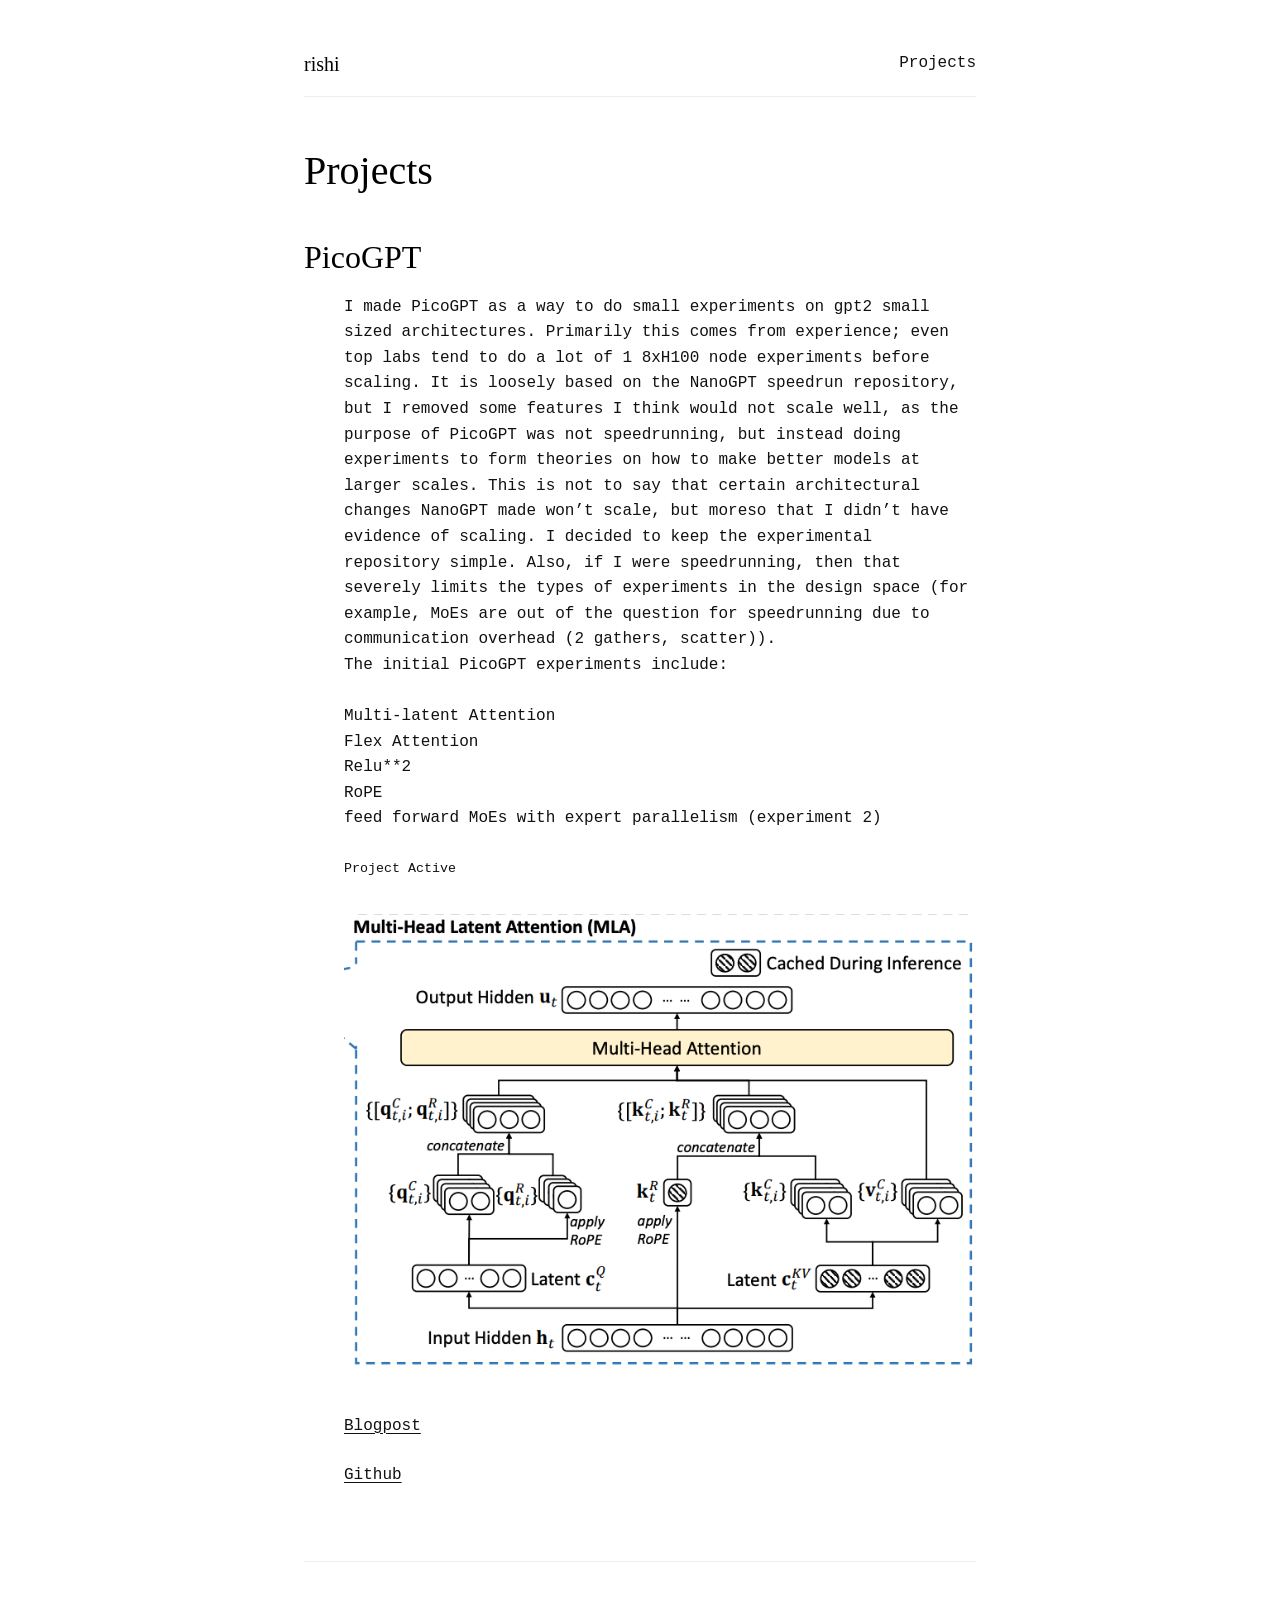
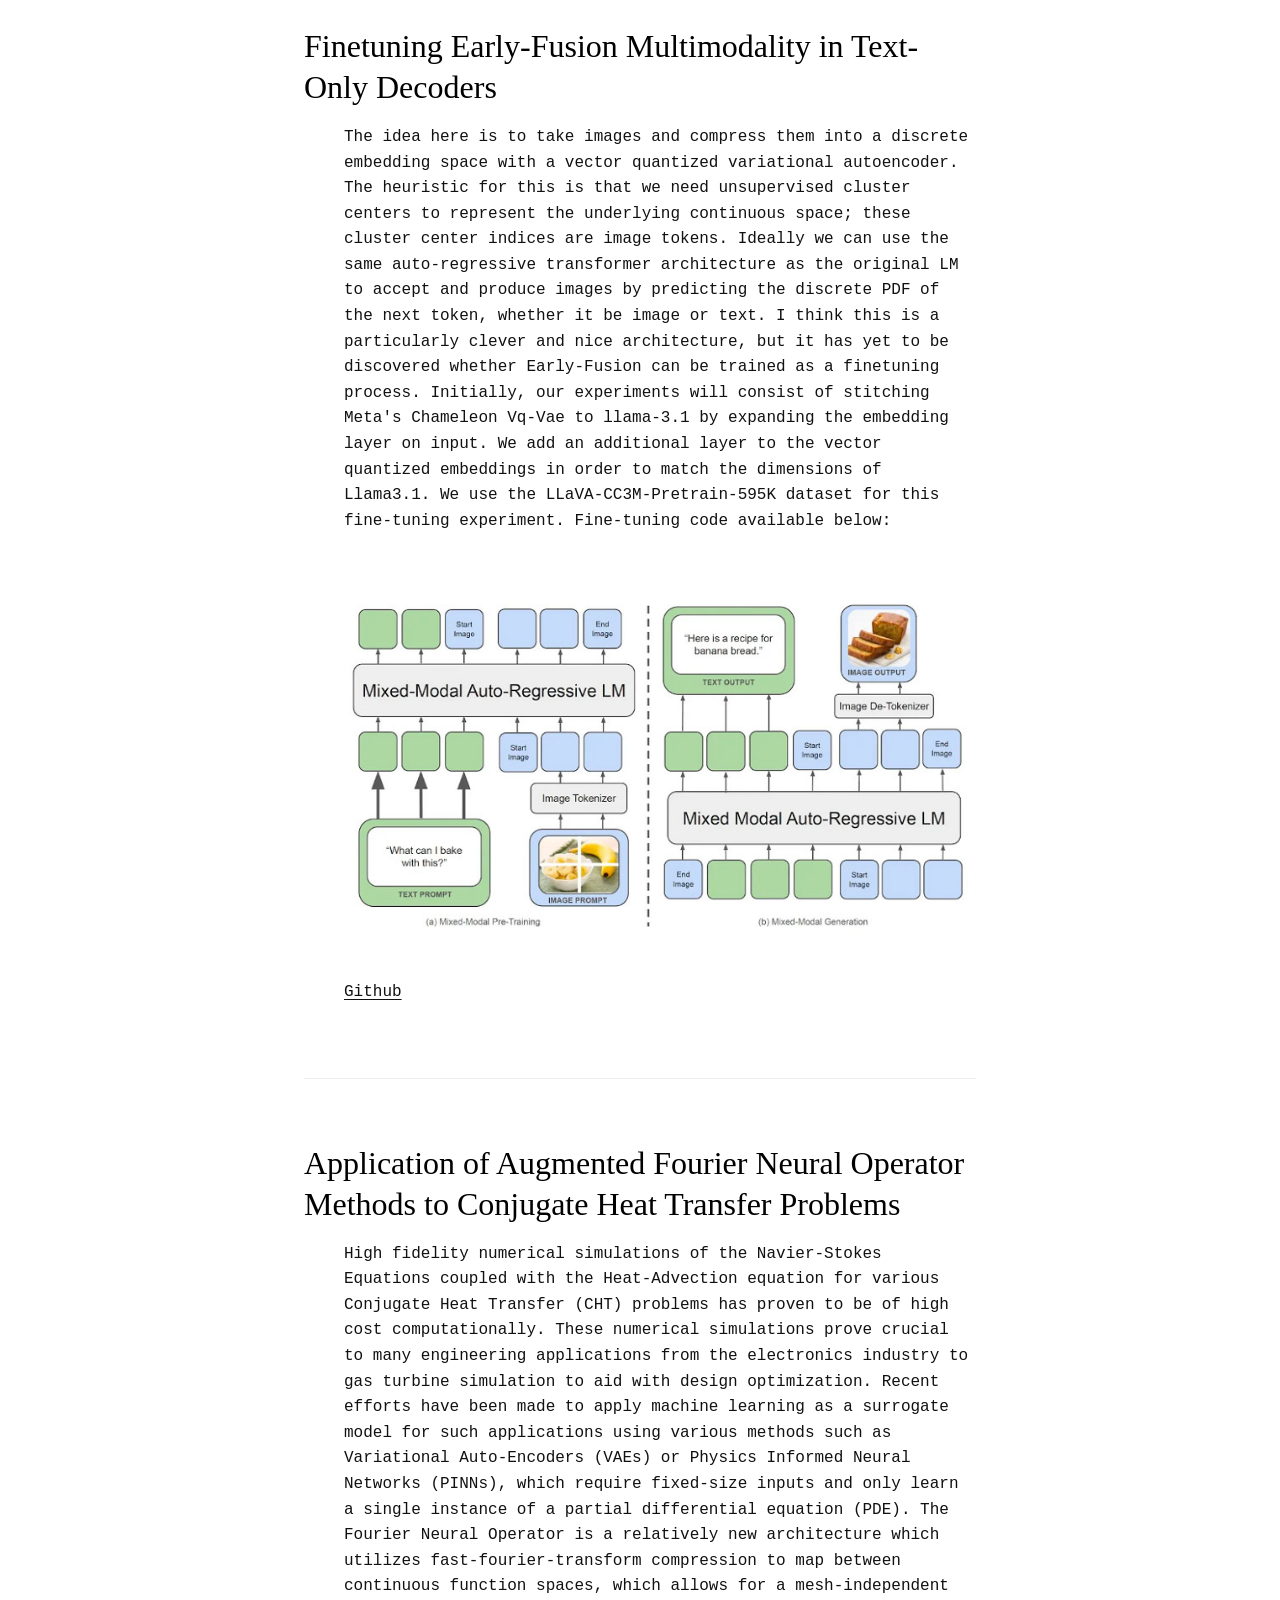
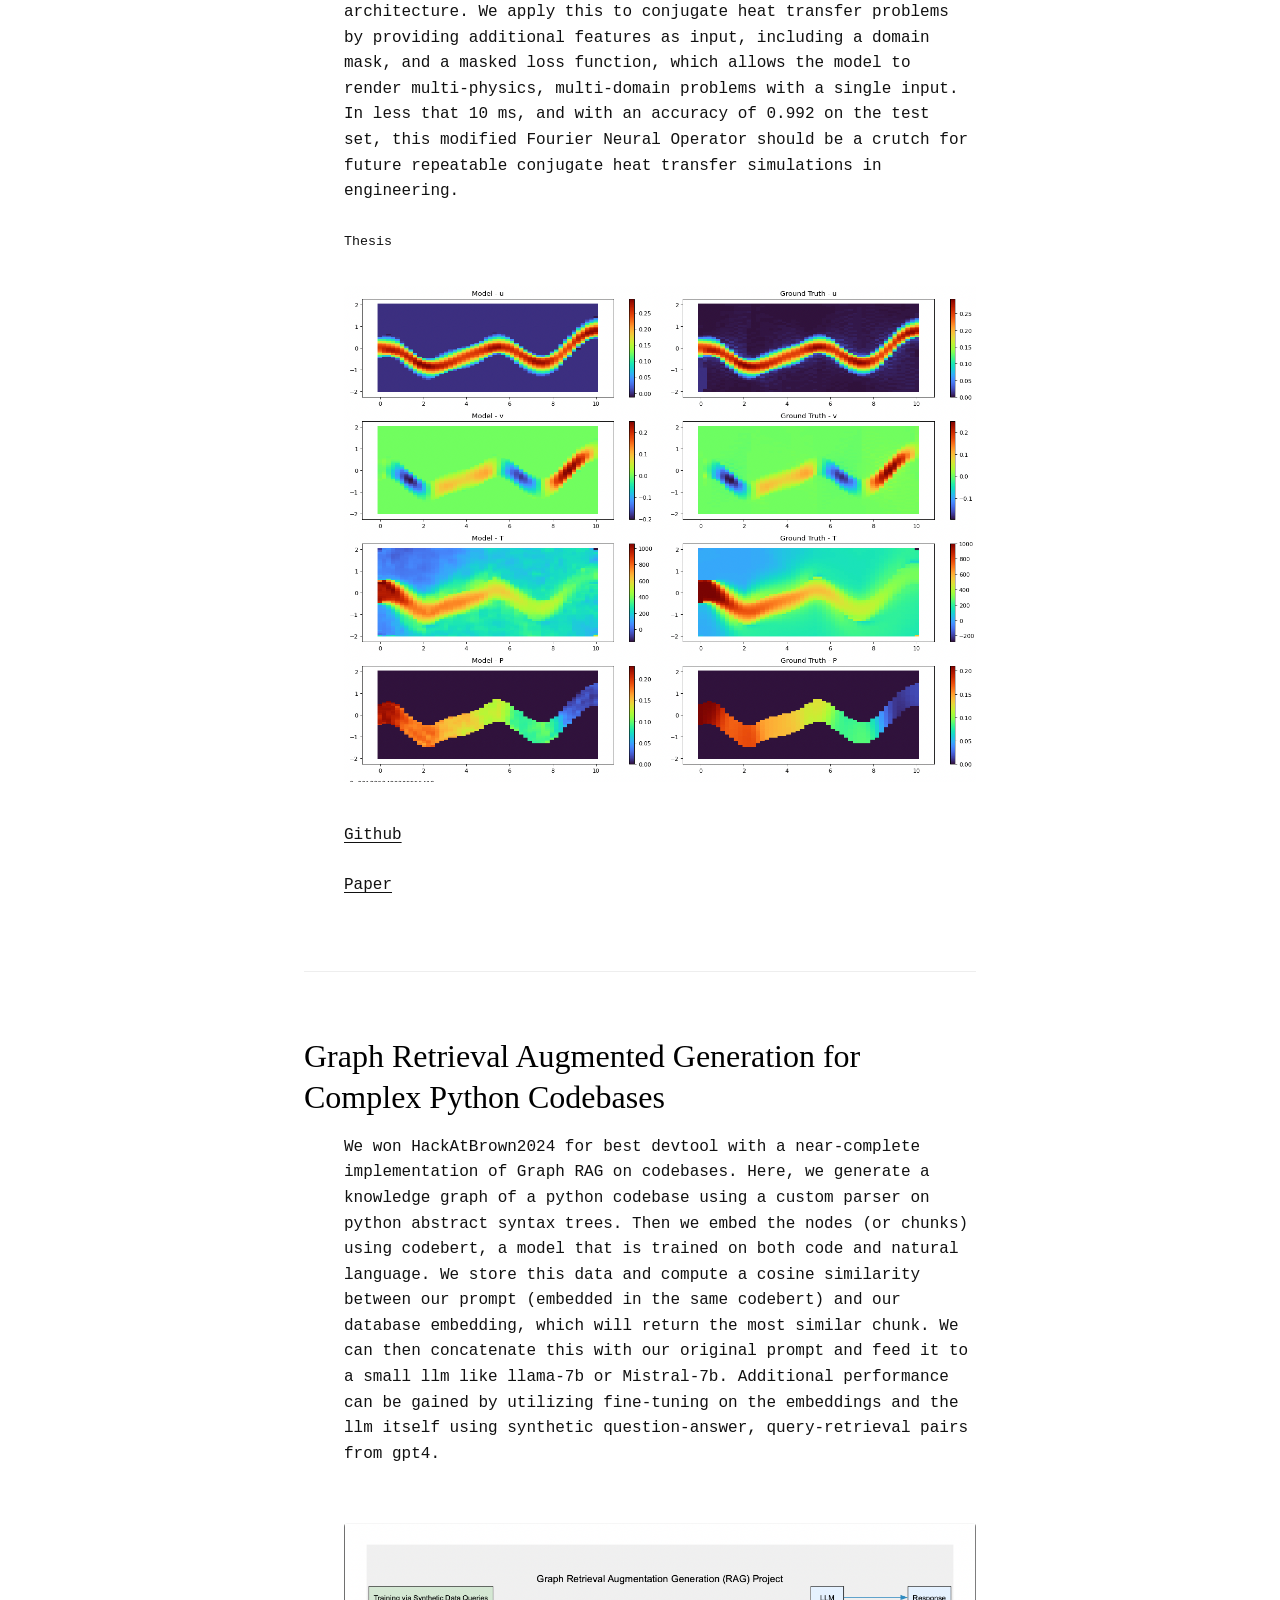
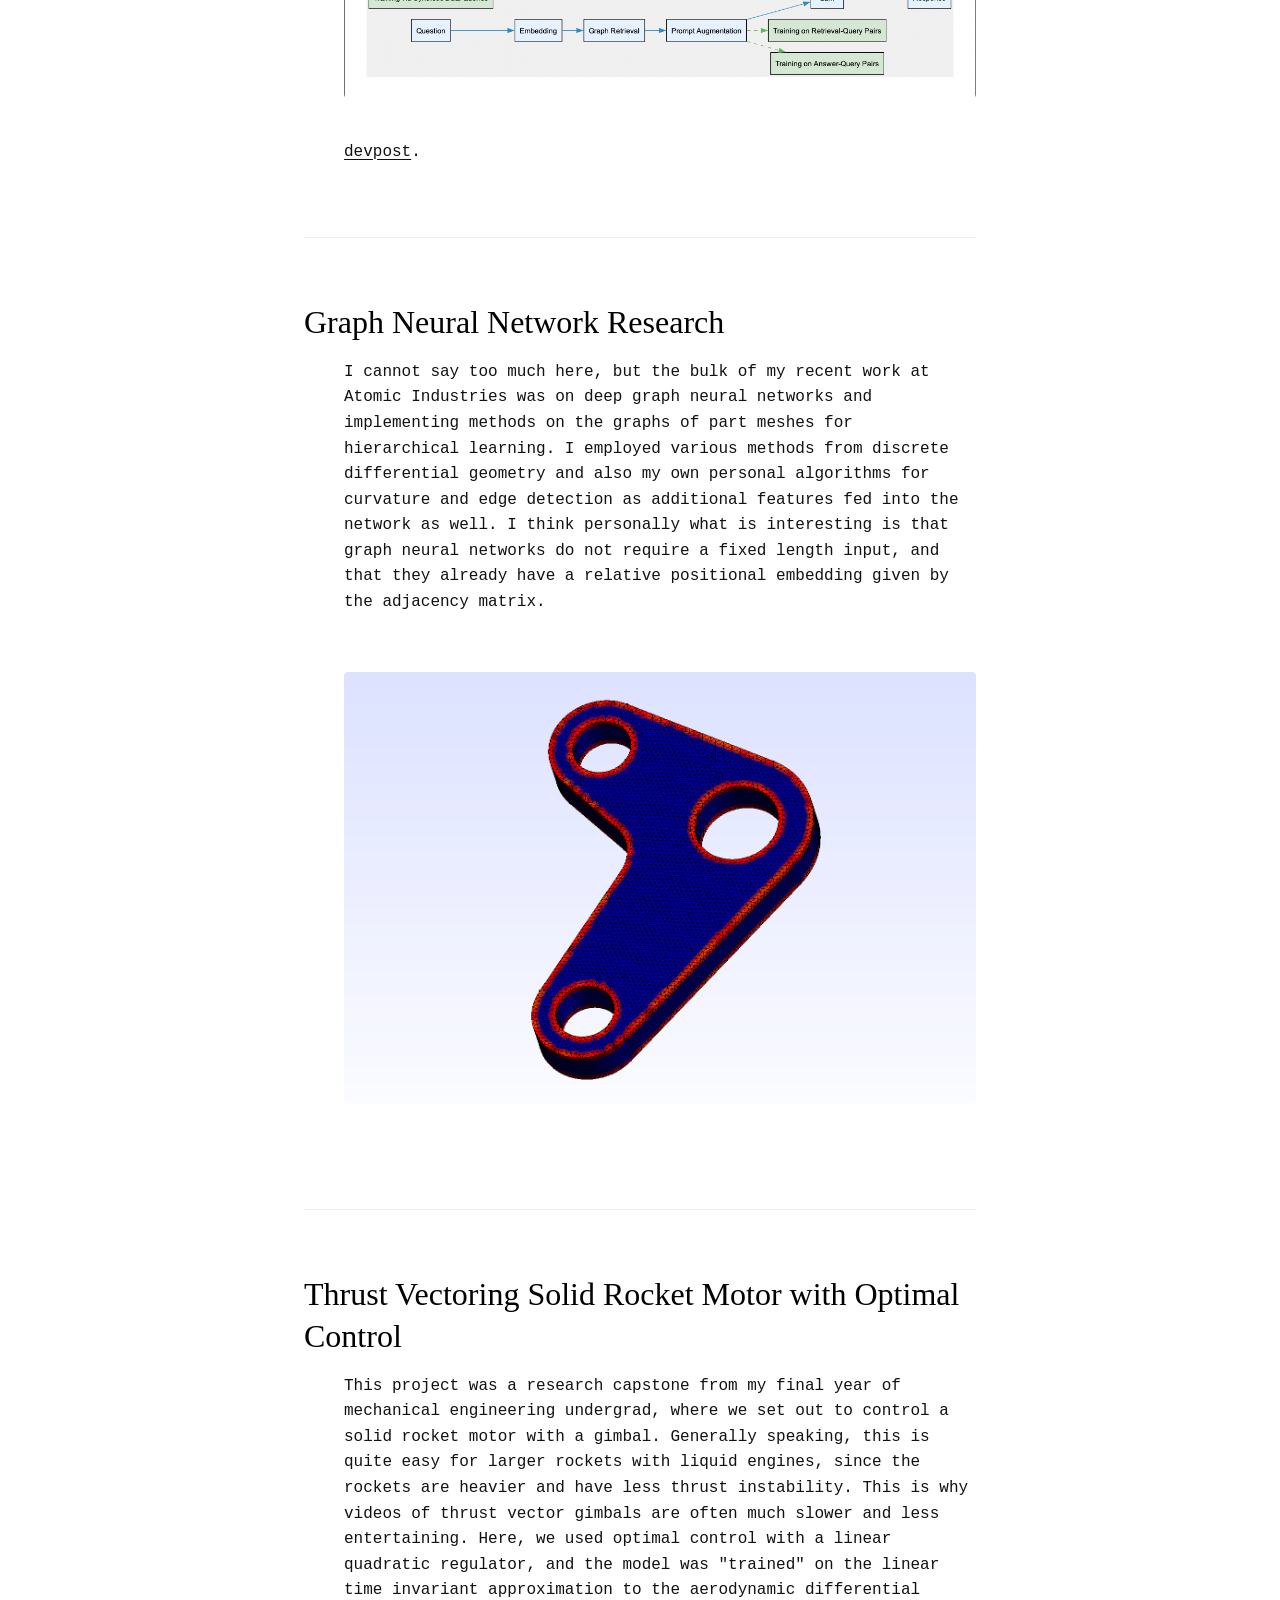
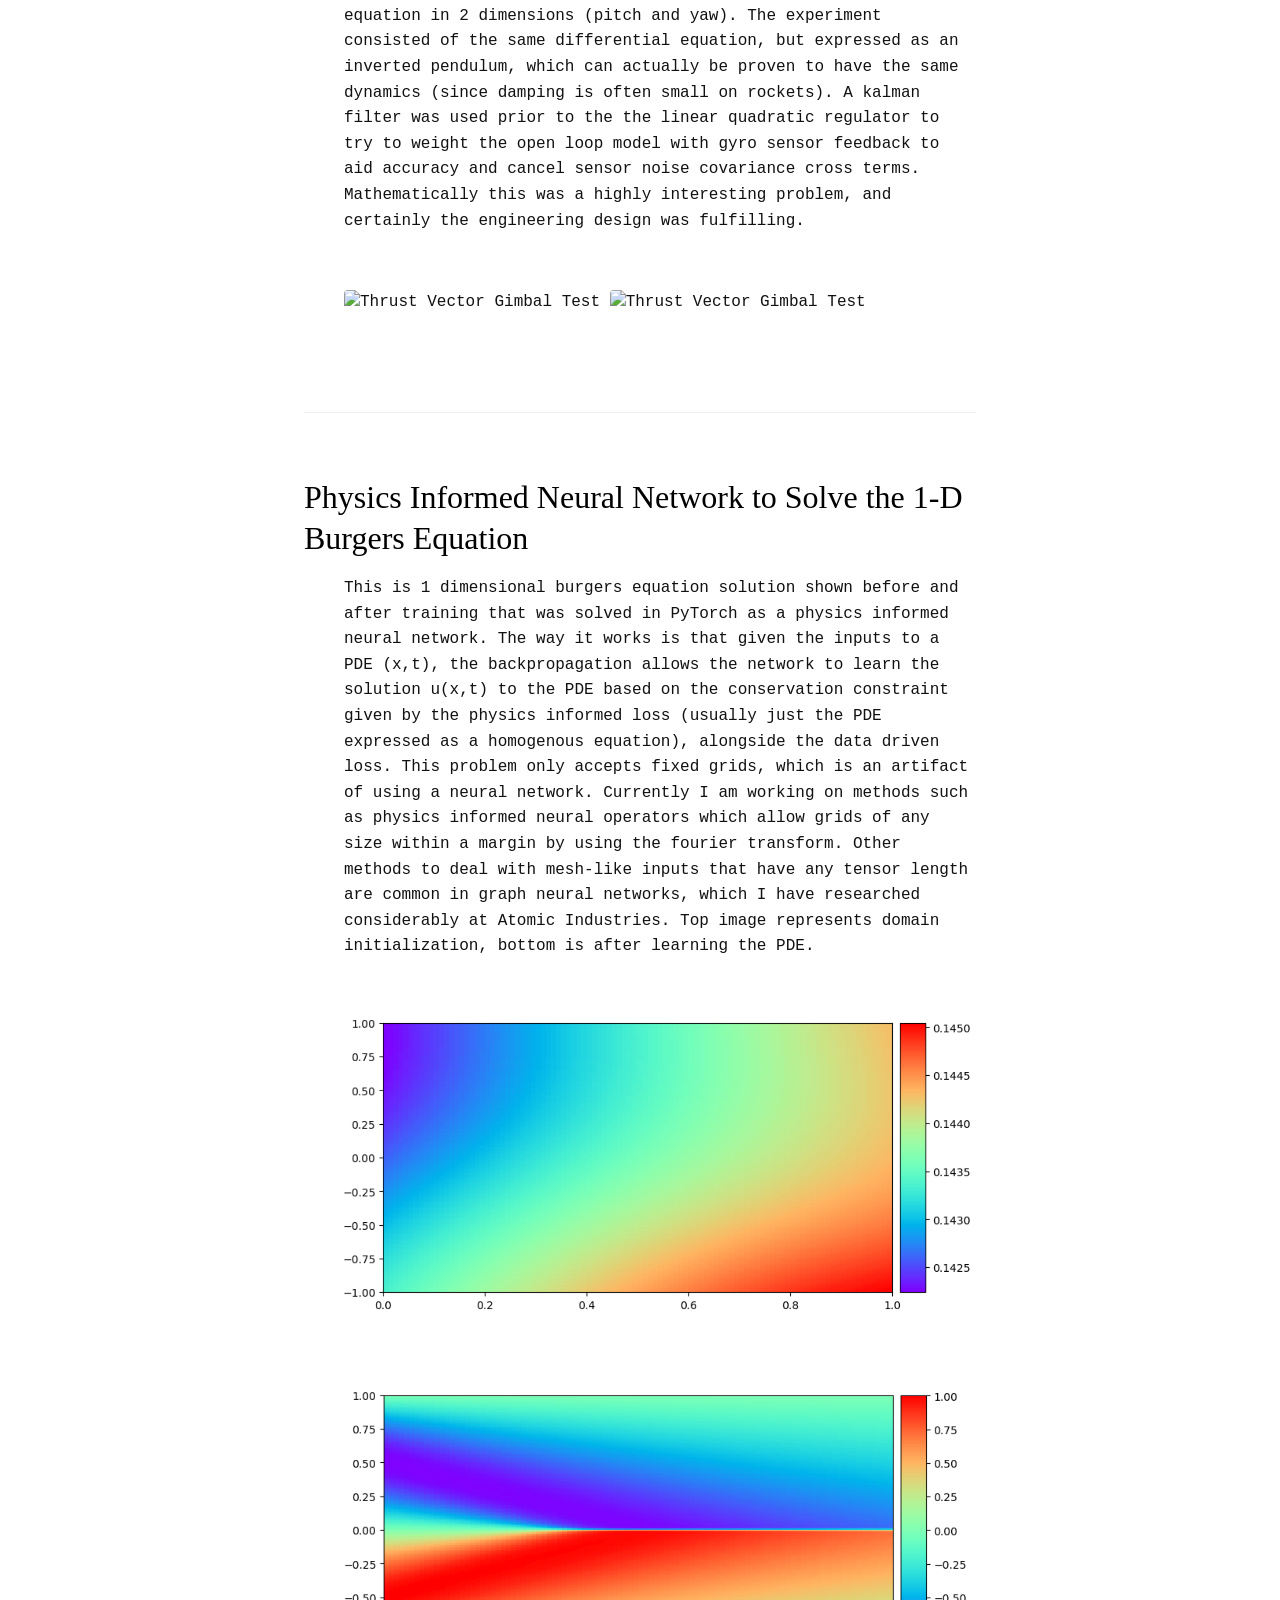
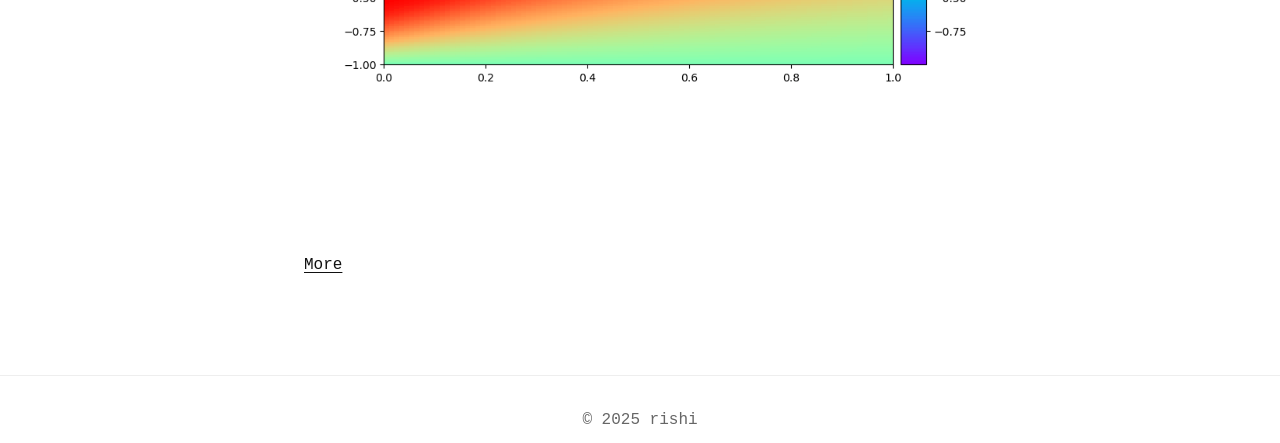
==== commit 1158c79f: "picogpt" ====
--- a/projects.html
+++ b/projects.html
@@ -173,7 +173,7 @@
                 <ul>
                     <p>I made PicoGPT as a way to do small experiments on gpt2 small sized architectures. Primarily this comes from experience; even top labs tend to do a lot of 1 8xH100 node experiments before scaling.
                         It is loosely based on the NanoGPT speedrun repository, but I removed some features I think would not scale well, as the purpose of PicoGPT was not speedrunning, but instead doing experiments to form theories on how to make better models at larger scales. 
-                        This is not to say that certain architectural changes NanoGPT made won’t scale, but moreso that I didn’t have evidence of scaling, so I decided to keep the experimental repository simple. 
+                        This is not to say that certain architectural changes NanoGPT made won’t scale, but moreso that I didn’t have evidence of scaling. I decided to keep the experimental repository simple. 
                         Also, if I were speedrunning, then that severely limits the types of experiments in the design space (for example, MoEs are out of the question for speedrunning due to communication overhead (2 gathers, scatter)). <br>
                         The initial PicoGPT experiments include: <br>
                         <br>
@@ -182,7 +182,7 @@
                         Flex Attention <br>
                         Relu**2 <br>
                         RoPE <br>
-                        feed forward moes with expert parallelism (experiment 2) <br>
+                        feed forward MoEs with expert parallelism (experiment 2) <br>
                     </p>
                     <small>Project Active</small>
                     <!-- Add any relevant images here -->
@@ -193,7 +193,7 @@
                 </ul>
             </div>
             <div class="project">
-                <h2>Experiments: Finetuning Early-Fusion Multimodality in Text-Only Decoders</h2>
+                <h2>Finetuning Early-Fusion Multimodality in Text-Only Decoders</h2>
                 <ul>
                     <p>The idea here is to take images and compress them into a discrete embedding space with a vector quantized variational autoencoder. The heuristic for this is that we need unsupervised cluster centers to 
                         represent the underlying continuous space; these cluster center indices are image tokens. Ideally we can use the same auto-regressive transformer architecture as the original LM
@@ -202,7 +202,7 @@
                         the dimensions of Llama3.1. We use the LLaVA-CC3M-Pretrain-595K dataset for this fine-tuning experiment. Fine-tuning code available below:
                         
                     </p>
-                    <small>Project Active</small>
+                    
                     <!-- Add any relevant images here -->
                     <img src="Screenshot 2024-06-05 at 5.34.39PM.png" alt="">
                     <!-- Link to more information -->
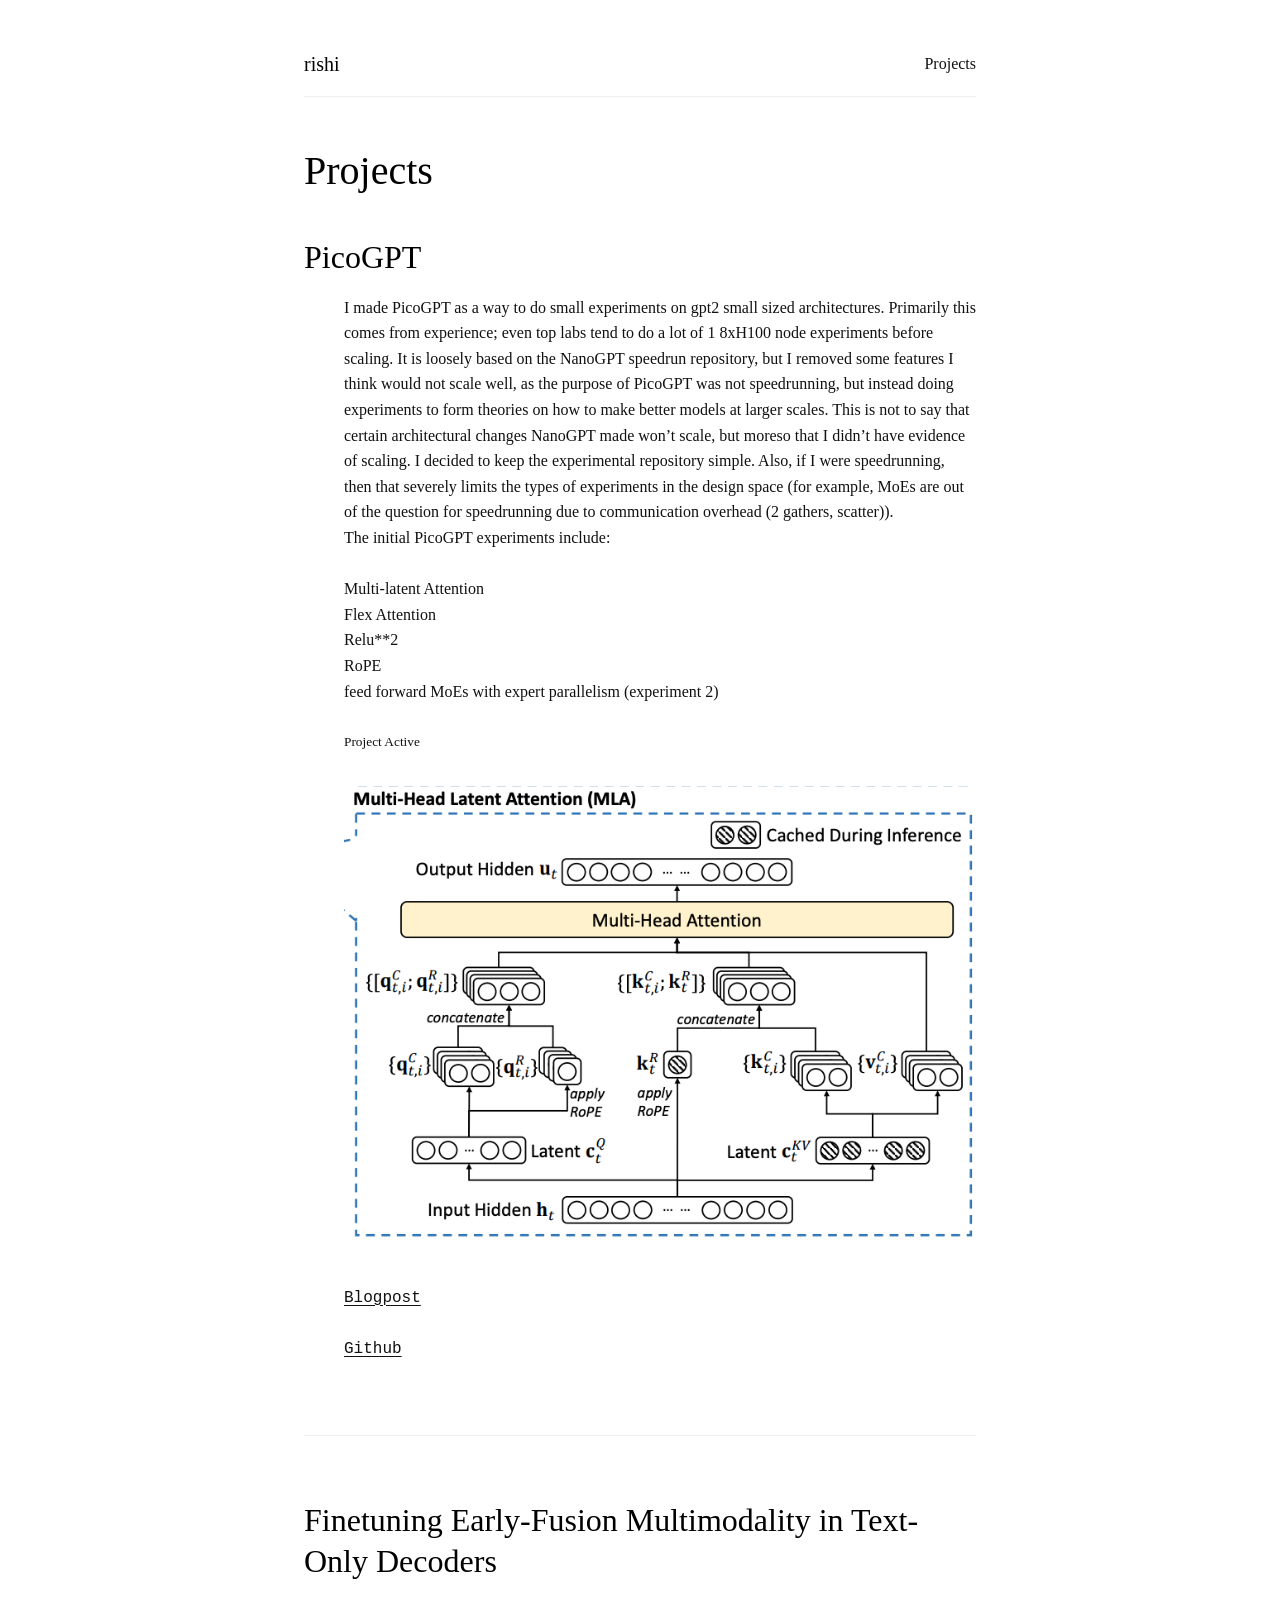
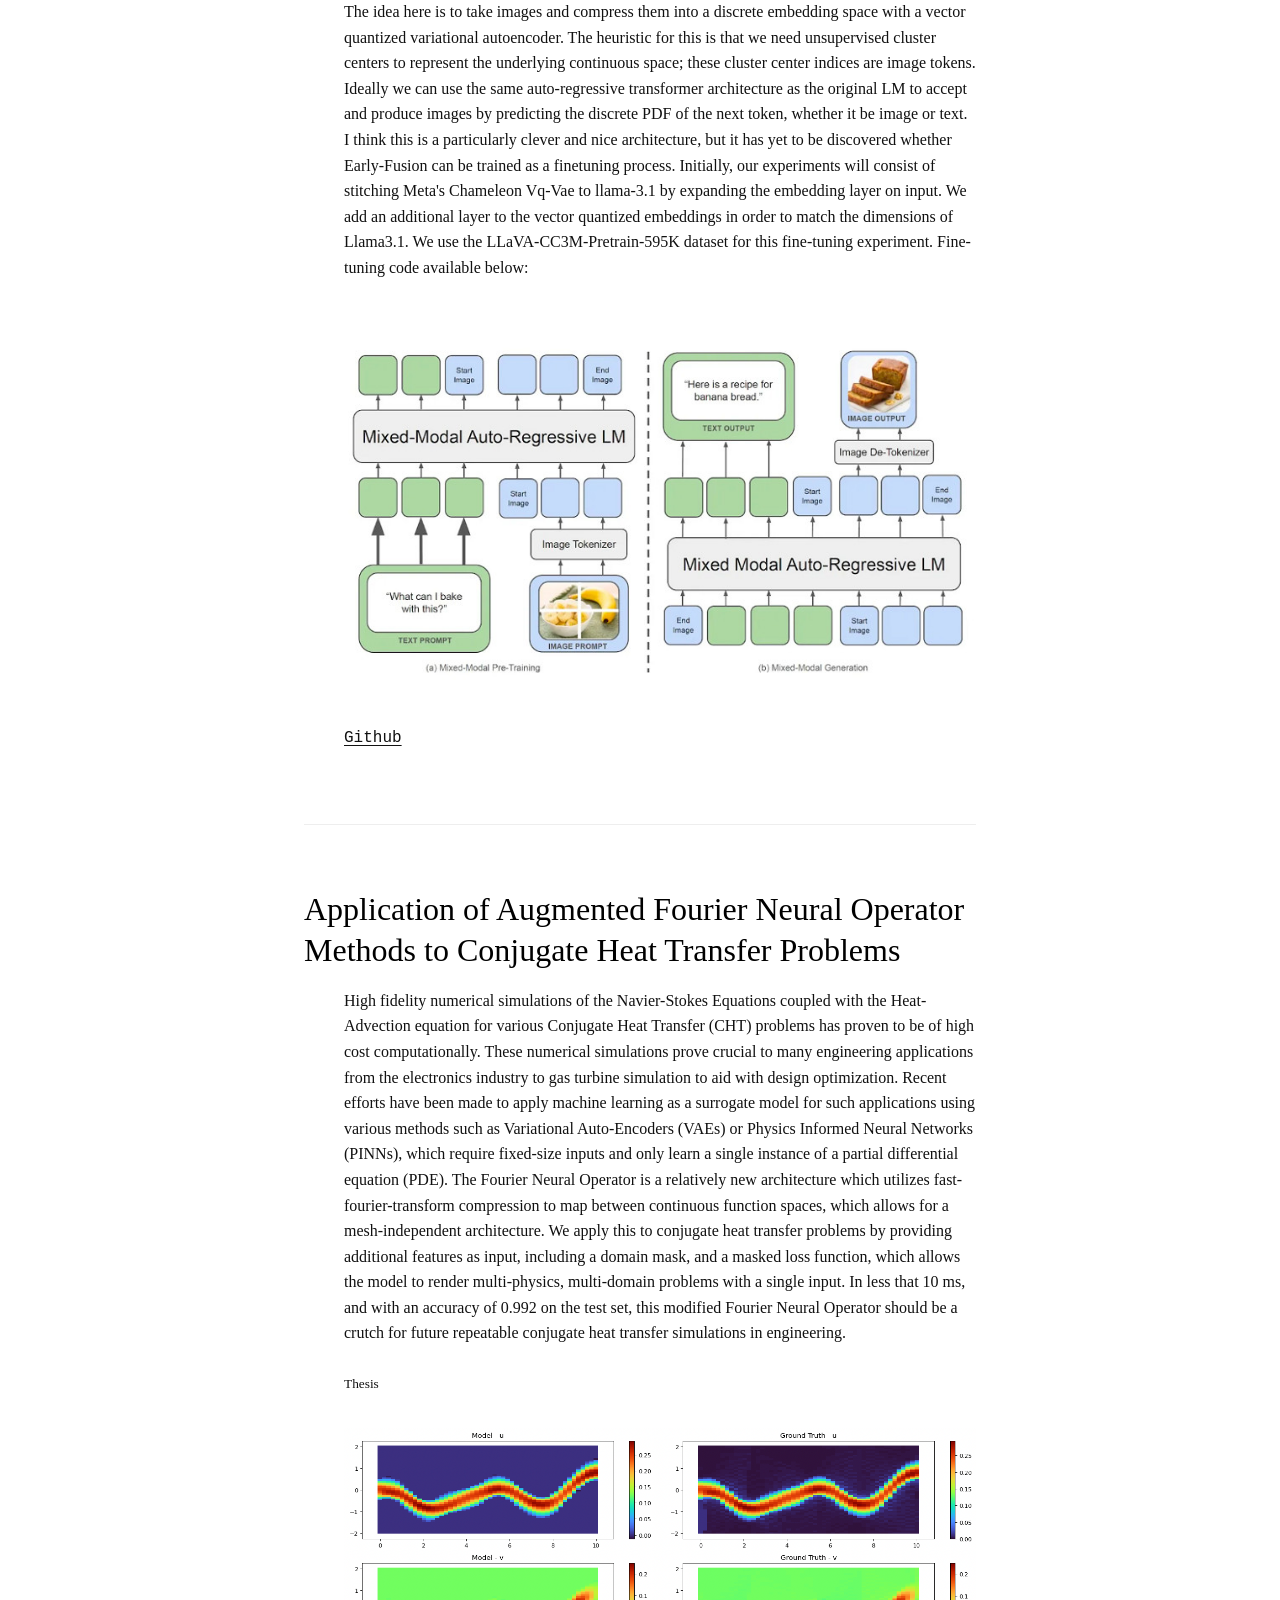
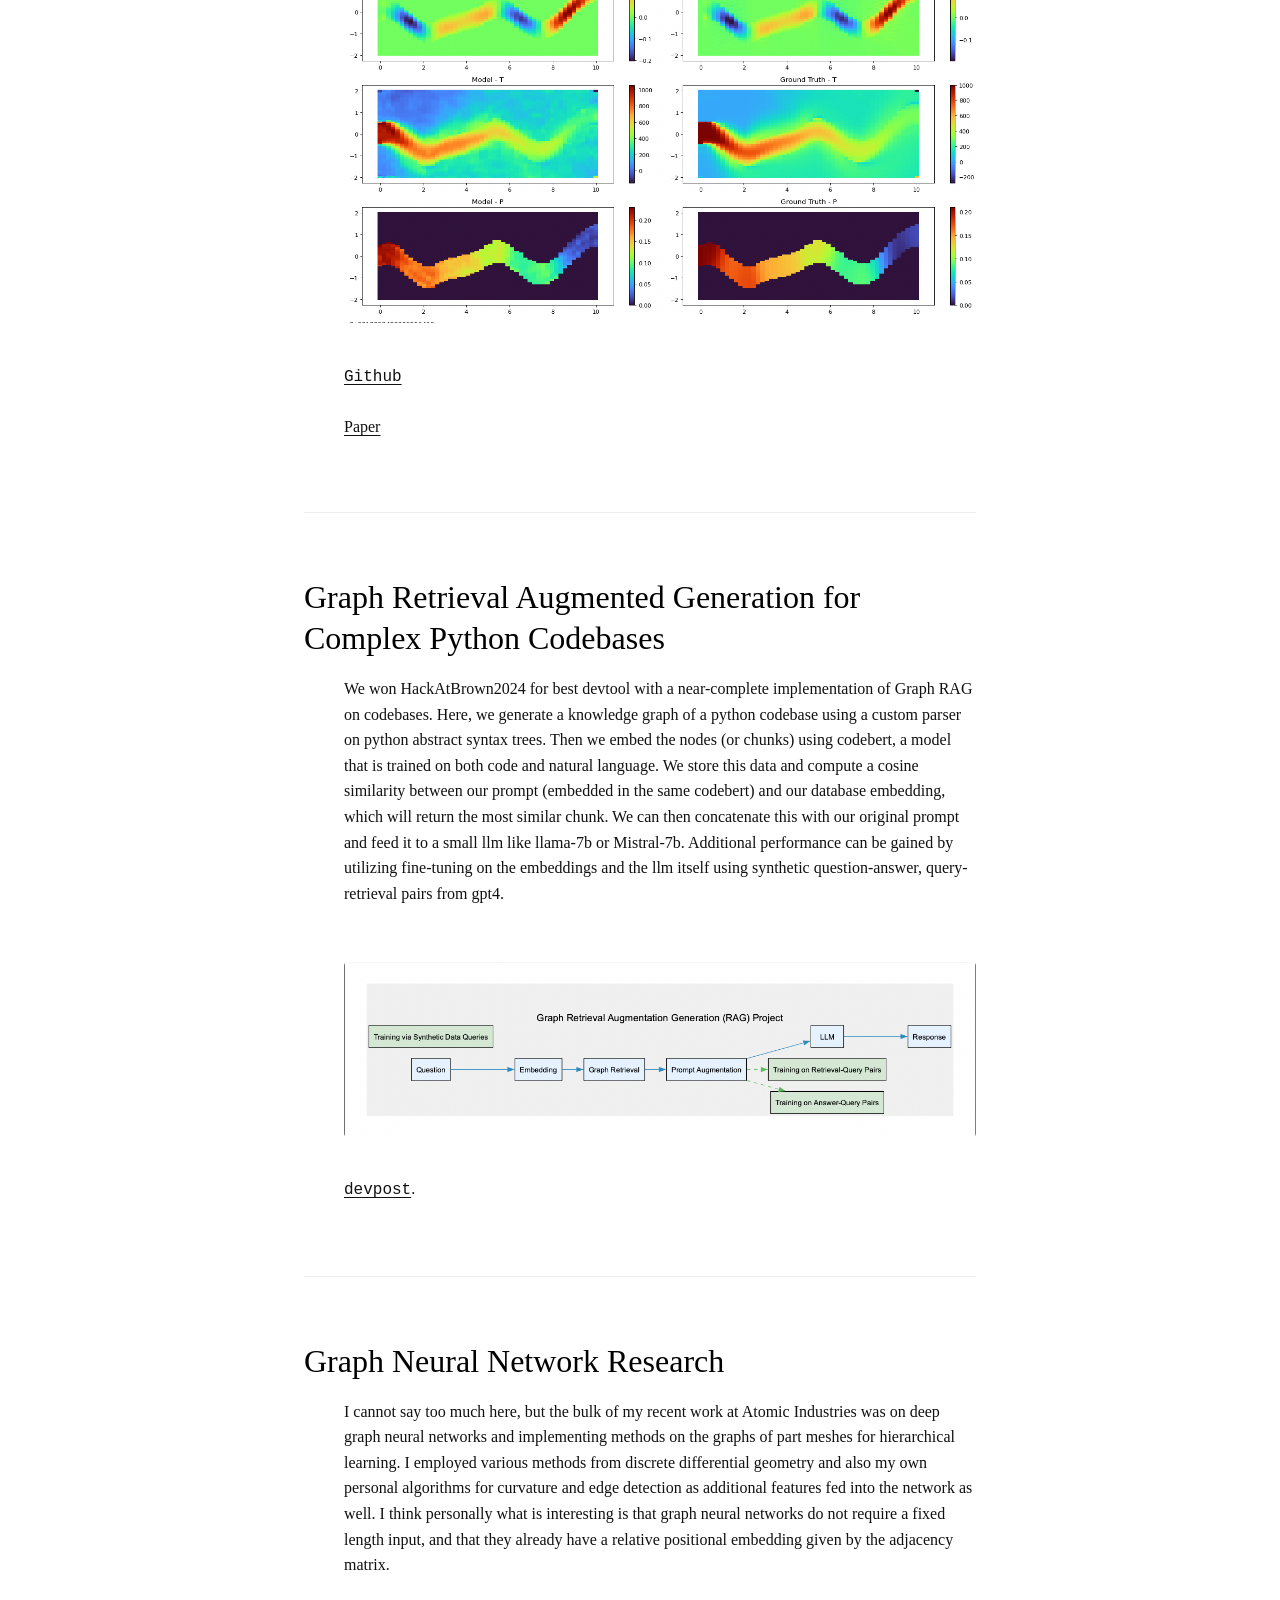
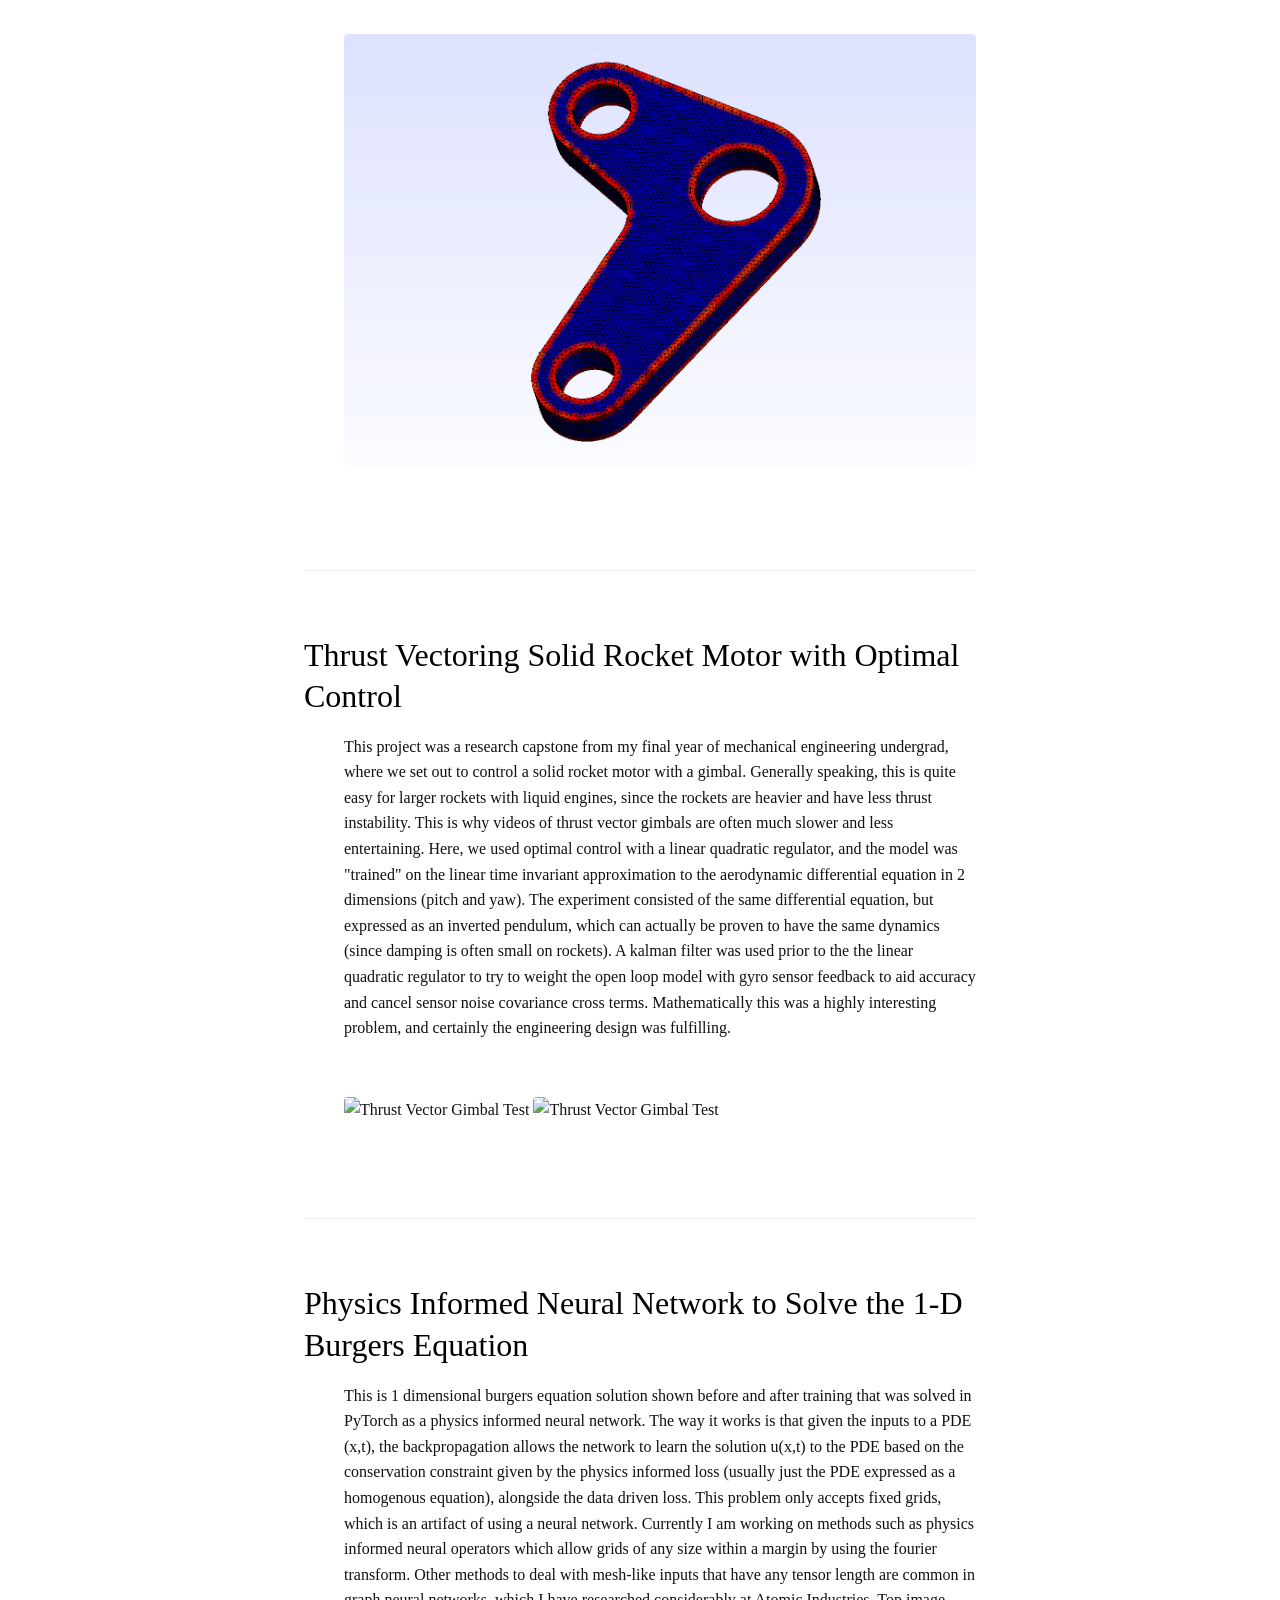
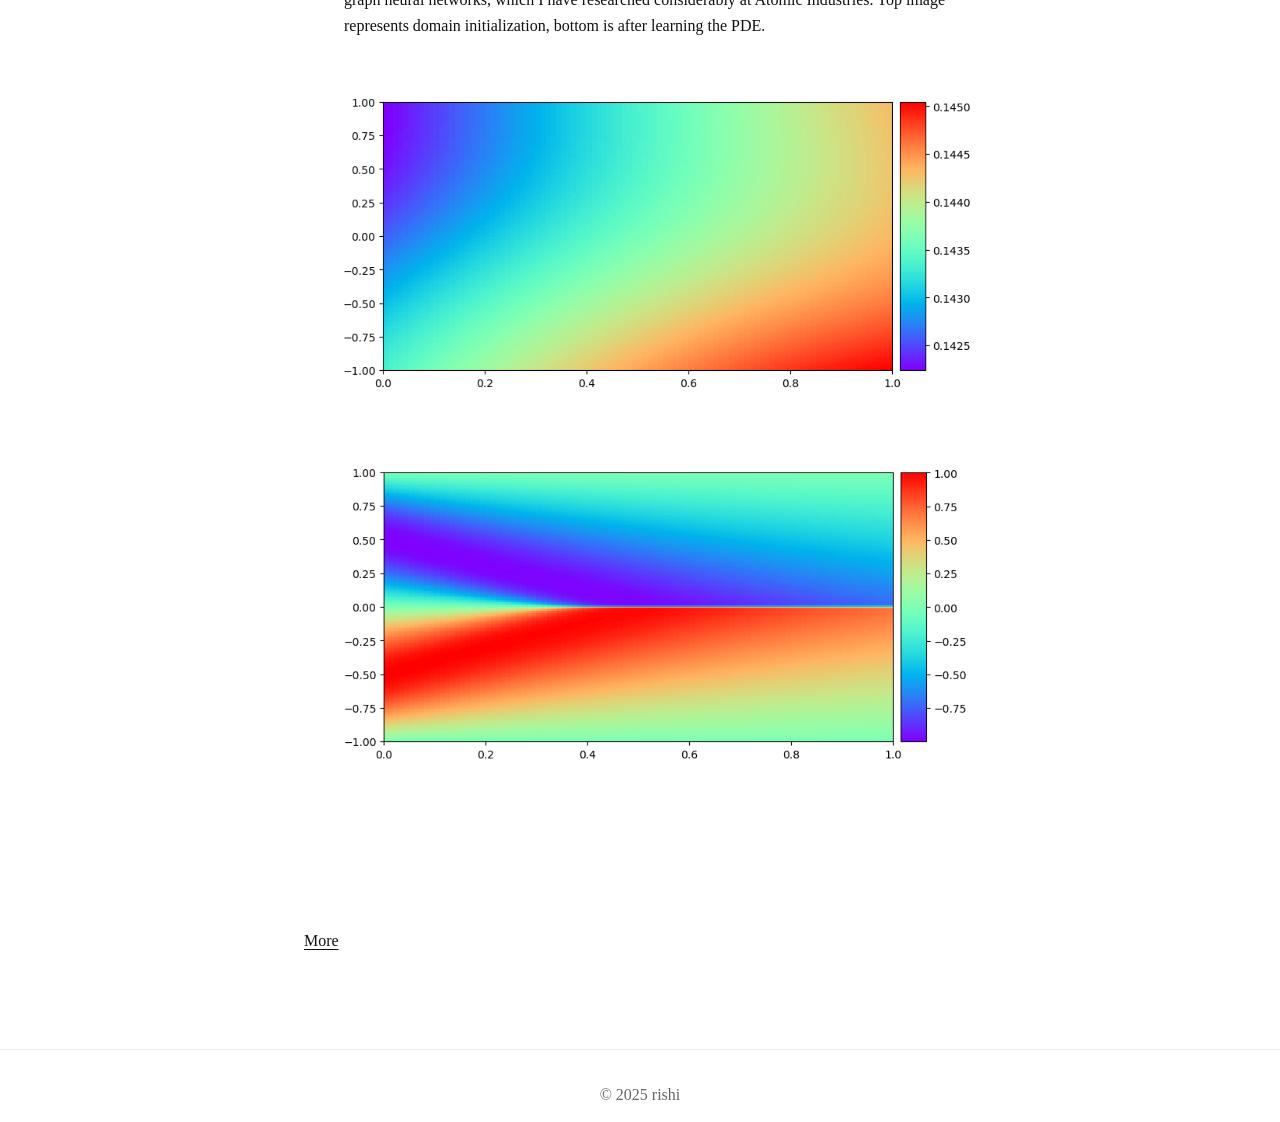
==== commit 226787e3: "updating fonts" ====
--- a/projects.html
+++ b/projects.html
@@ -7,7 +7,7 @@
     <link rel="stylesheet" href="https://use.typekit.net/upp3wws.css">
     <style>
         body {
-            font-family: "courier-std", monospace;
+            font-family: ui-serif, Georgia, Cambria, "Times New Roman", Times, serif;
             margin: 0;
             padding: 0;
             background-color: #fff;
